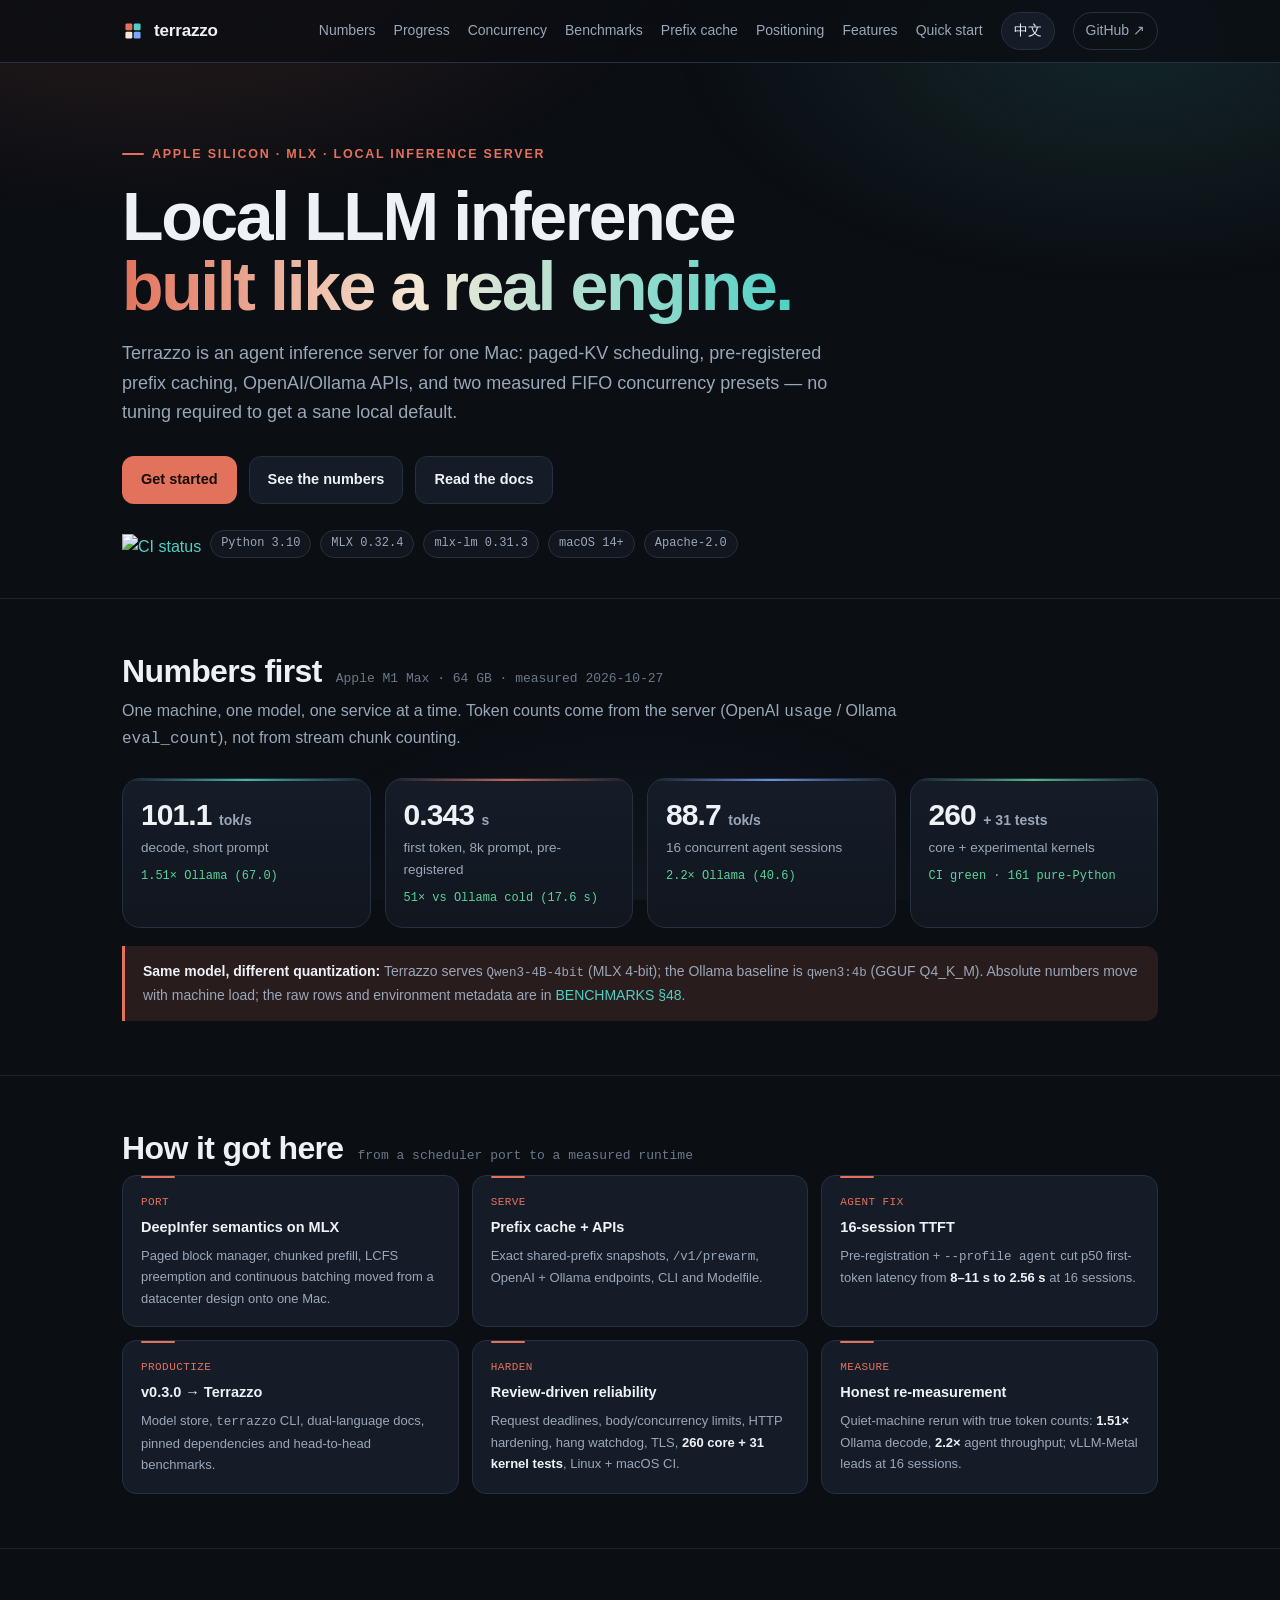
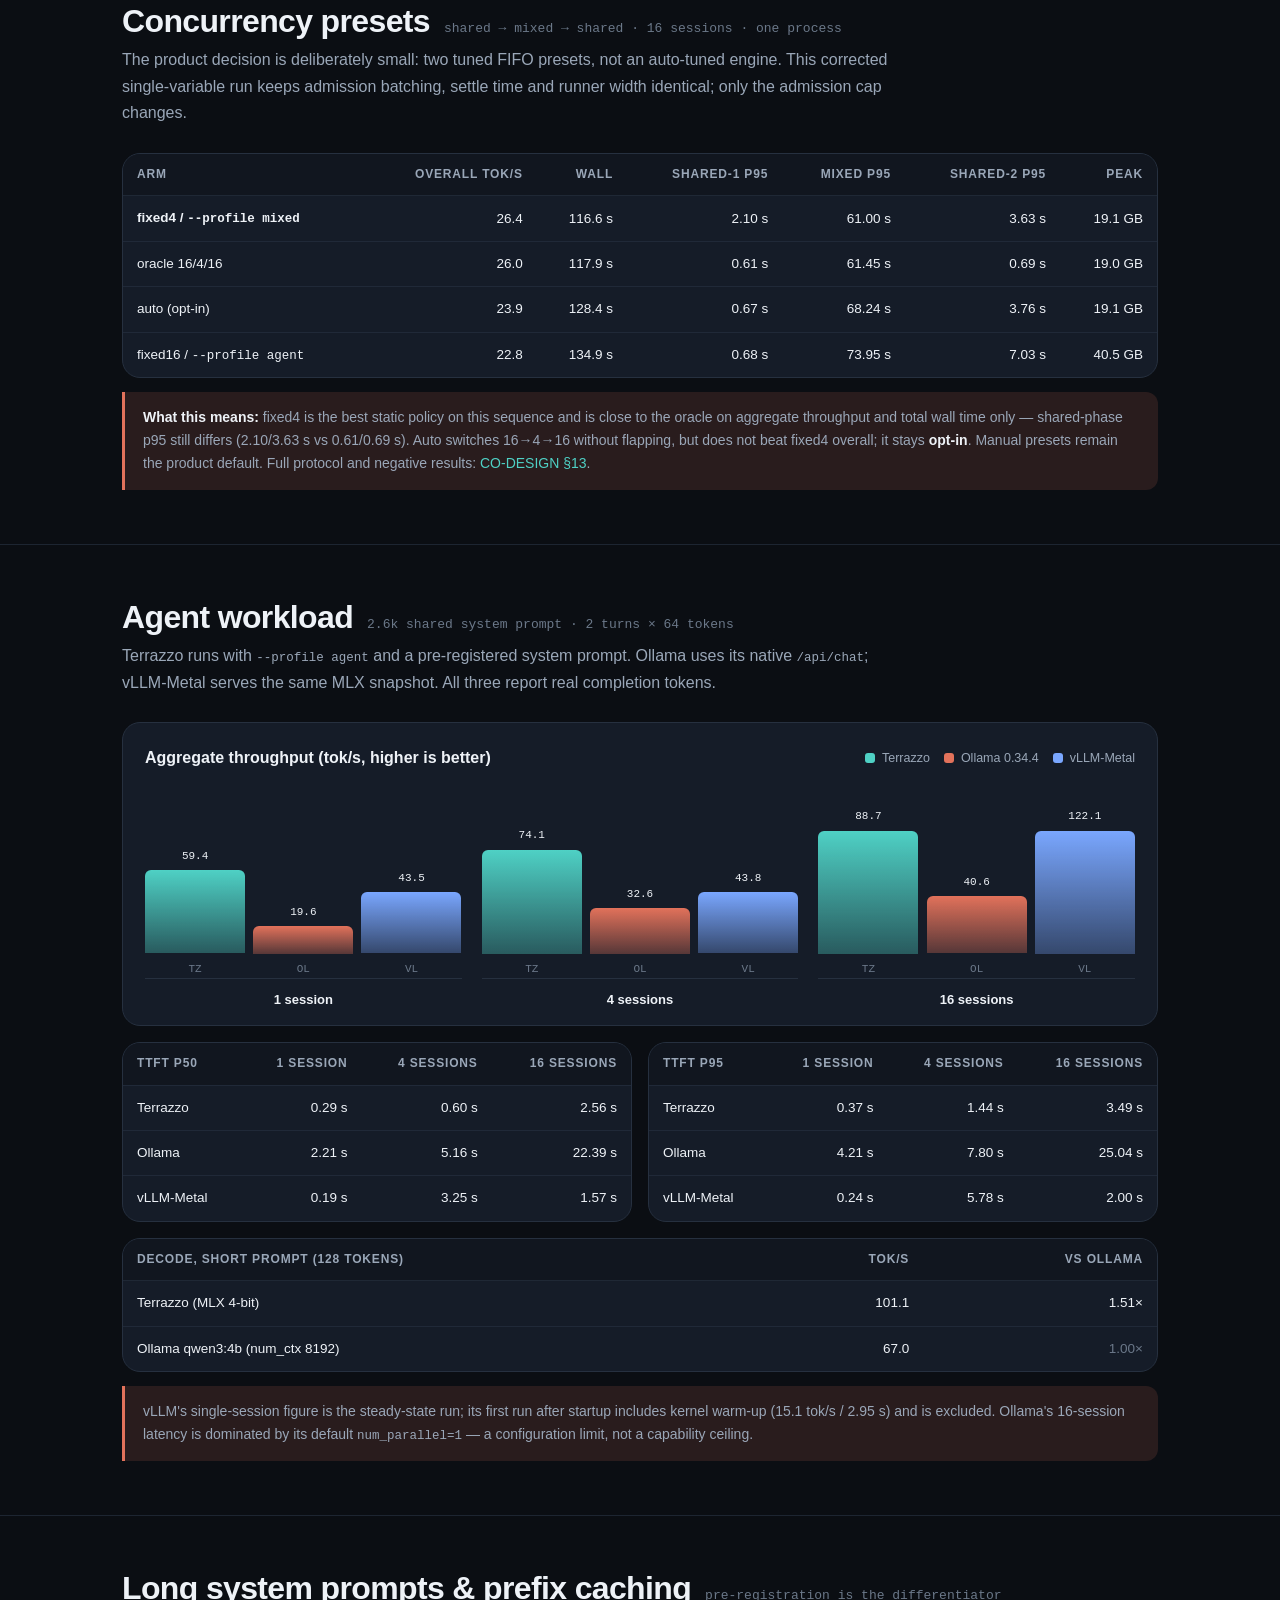
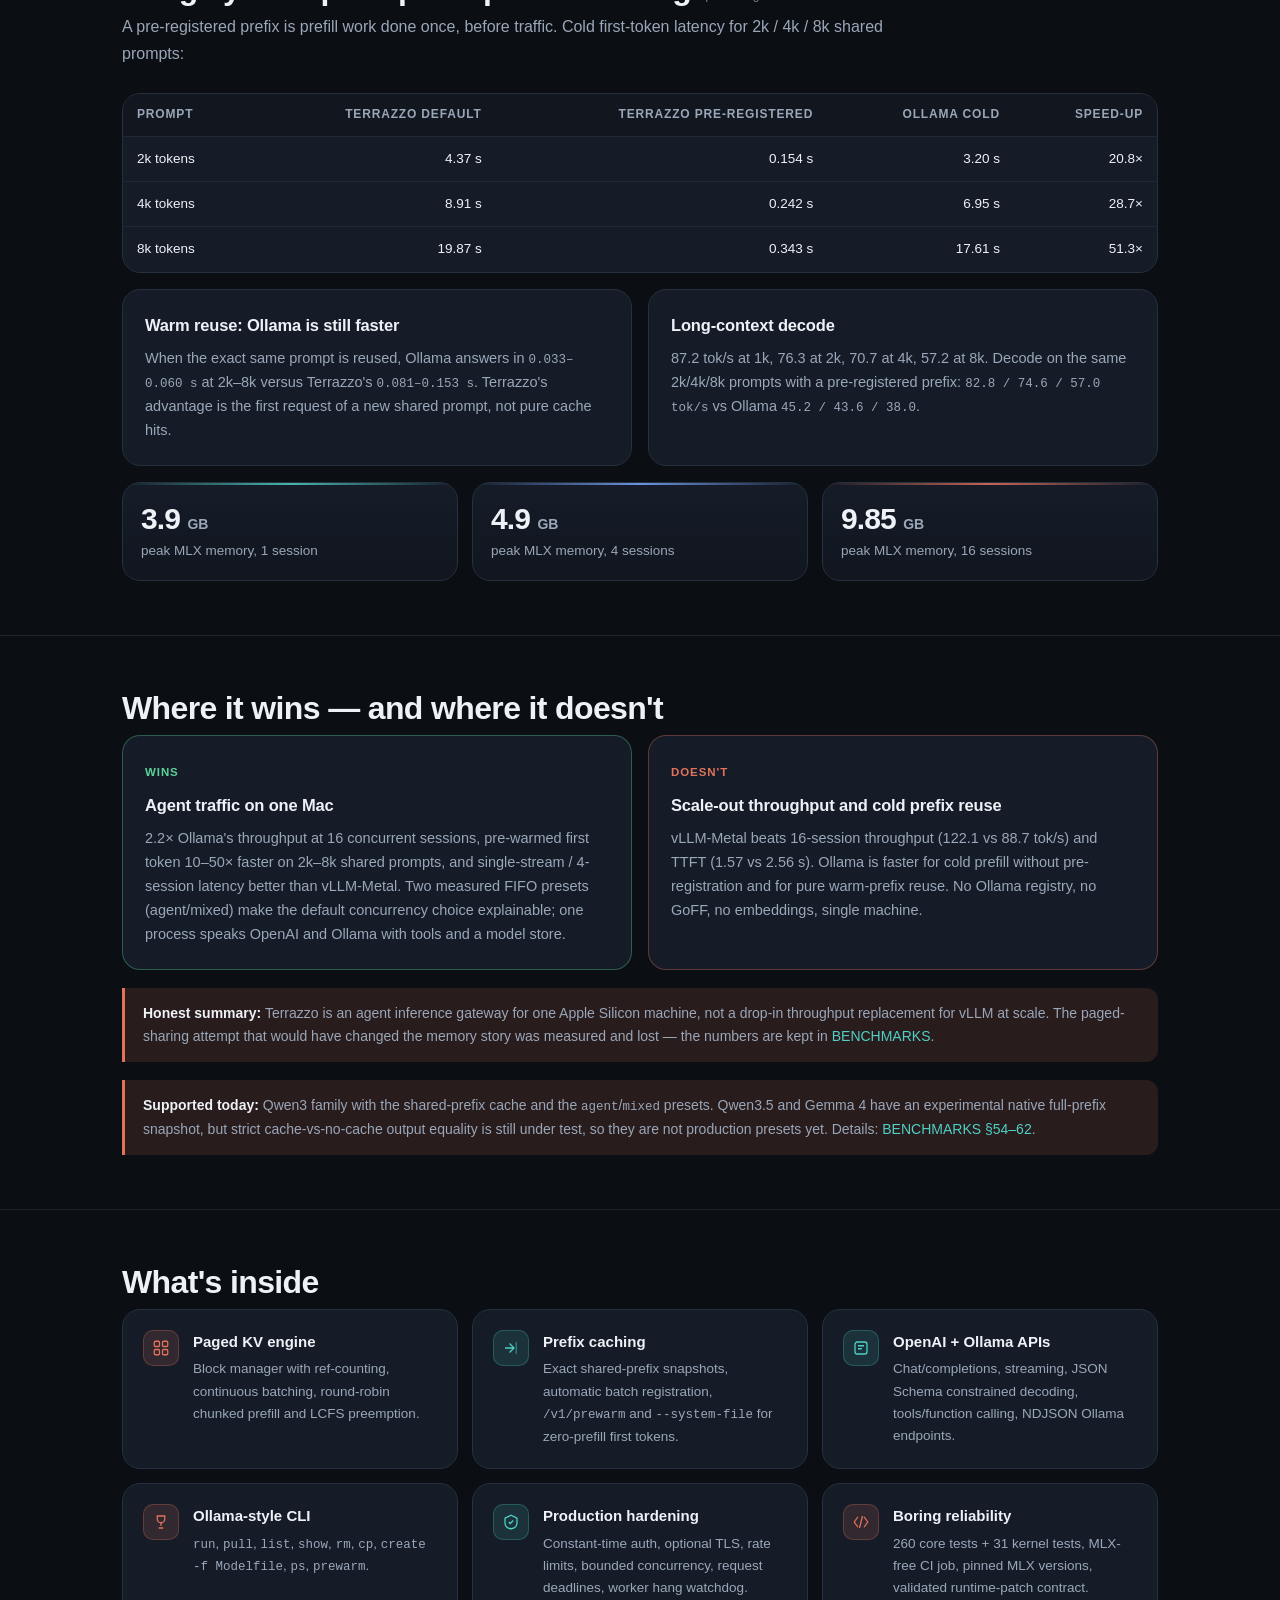
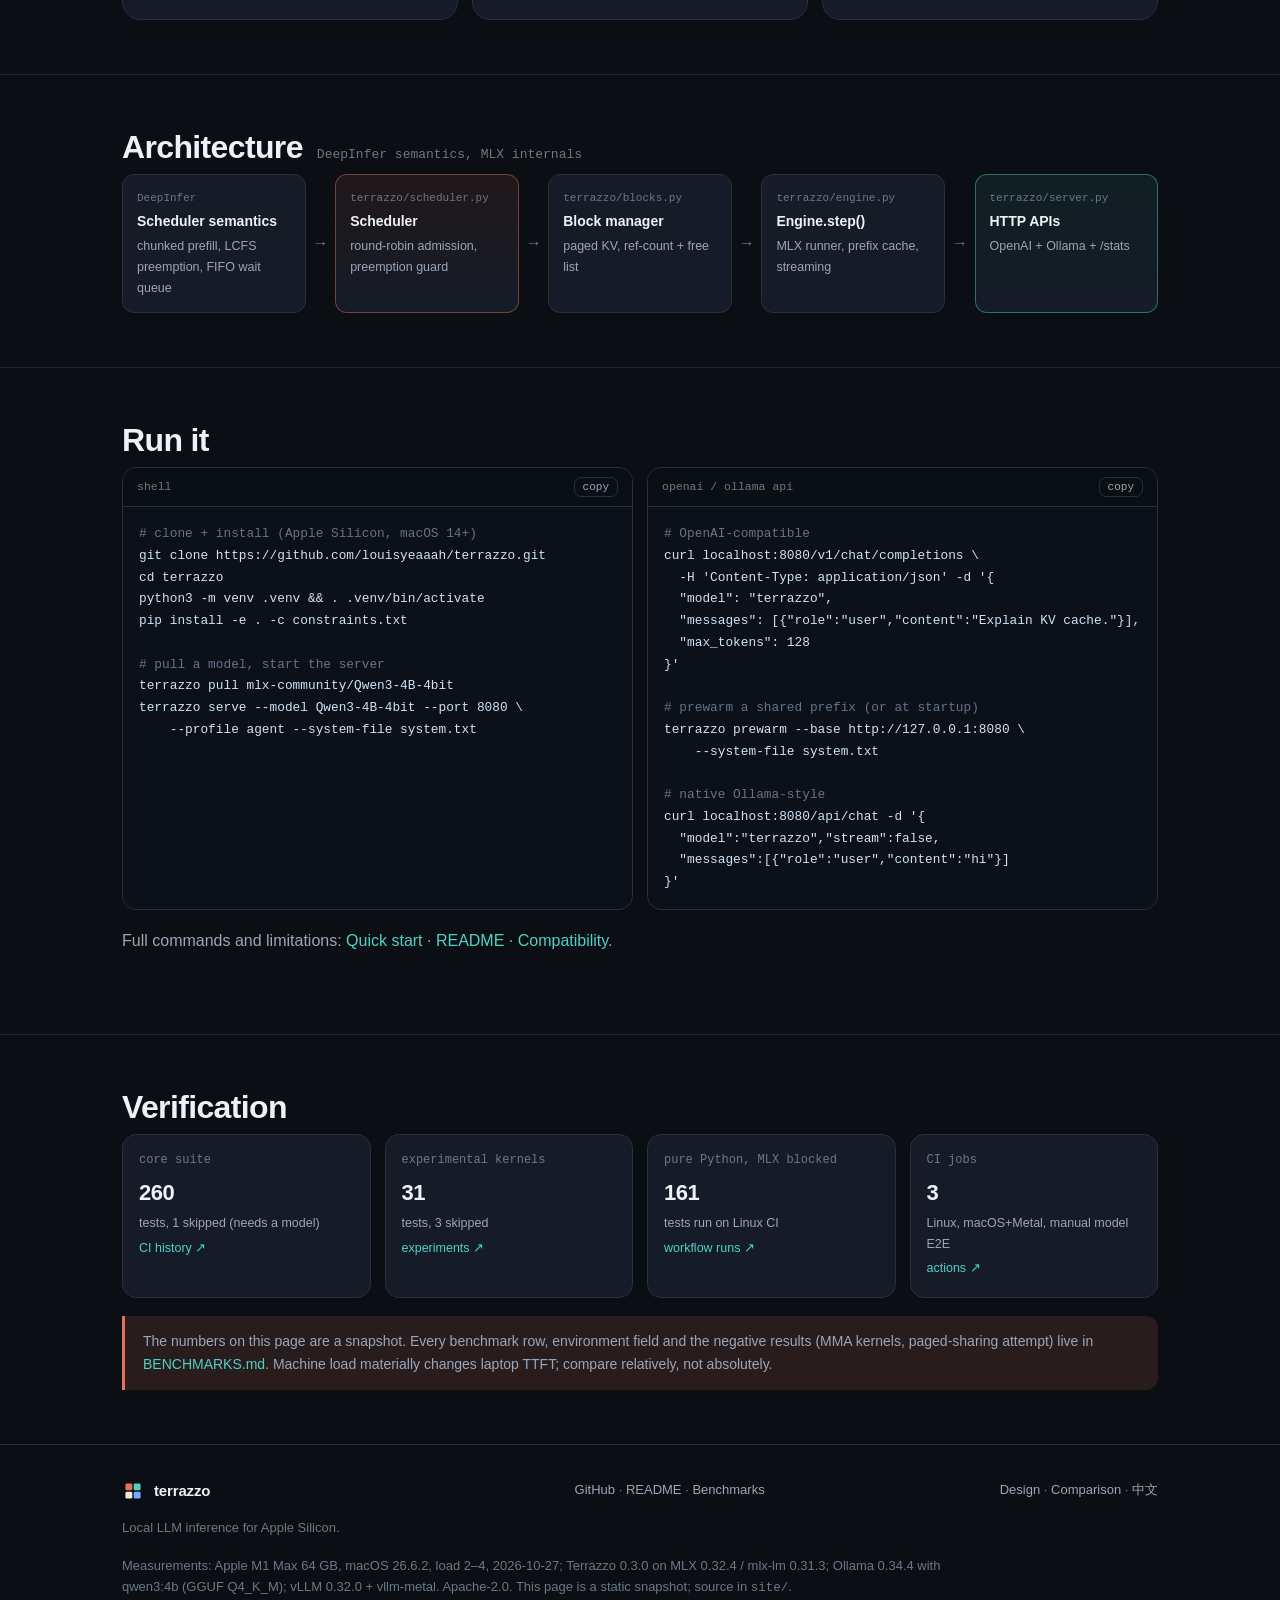
==== site/index.html @ f0ef2c09 "cache boundaries: prefill only block-aligned tokens, true full-hit rollback - register_prefix now tr" ====
<!doctype html>
<html lang="en">
<head>
<meta charset="utf-8">
<meta name="viewport" content="width=device-width, initial-scale=1">
<title>Terrazzo — local LLM inference for Apple Silicon</title>
<meta name="description" content="Terrazzo is a local LLM inference server for Apple Silicon: paged-KV scheduling, prefix caching, OpenAI/Ollama APIs, and measured FIFO concurrency presets for agent and mixed traffic.">
<meta property="og:title" content="Terrazzo — local LLM inference for Apple Silicon">
<meta property="og:description" content="Paged-KV scheduling on MLX, prefix pre-registration, measured agent/mixed concurrency presets. Honest numbers and caveats.">
<meta property="og:type" content="website">
<meta property="og:url" content="https://louisyeaaah.github.io/terrazzo/">
<link rel="icon" href="favicon.svg" type="image/svg+xml">
<link rel="stylesheet" href="styles.css">
</head>
<body>

<header class="site-header">
  <div class="wrap">
    <a class="brand" href="index.html" aria-label="Terrazzo home">
      <svg viewBox="0 0 64 64" aria-hidden="true"><rect x="10" y="10" width="20" height="20" rx="4" fill="#e2725b"/><rect x="34" y="10" width="20" height="20" rx="4" fill="#4fd1c5"/><rect x="10" y="34" width="20" height="20" rx="4" fill="#f4e9d8"/><rect x="34" y="34" width="20" height="20" rx="4" fill="#7aa7ff"/></svg>
      terrazzo
    </a>
    <nav class="site-nav" aria-label="Main">
      <a href="#numbers">Numbers</a>
      <a href="#progress">Progress</a>
      <a href="#concurrency">Concurrency</a>
      <a href="#bench">Benchmarks</a>
      <a href="#long">Prefix cache</a>
      <a href="#positioning">Positioning</a>
      <a href="#features">Features</a>
      <a href="#start">Quick start</a>
      <a class="pill" href="zh.html" lang="zh-Hans" hreflang="zh-Hans">中文</a>
      <a class="pill ghost" href="https://github.com/louisyeaaah/terrazzo">GitHub ↗</a>
    </nav>
  </div>
</header>

<main>
  <section class="hero" aria-labelledby="hero-title">
    <div class="wrap">
      <p class="eyebrow">Apple Silicon · MLX · local inference server</p>
      <h1 id="hero-title">Local LLM inference<br><span class="grad">built like a real engine.</span></h1>
      <p class="lede">
        Terrazzo is an agent inference server for one Mac: paged-KV scheduling,
        pre-registered prefix caching, OpenAI/Ollama APIs, and two measured FIFO
        concurrency presets — no tuning required to get a sane local default.
      </p>
      <div class="hero-actions">
        <a class="btn primary" href="#start">Get started</a>
        <a class="btn secondary" href="#bench">See the numbers</a>
        <a class="btn secondary" href="https://github.com/louisyeaaah/terrazzo/blob/main/README.md">Read the docs</a>
      </div>
      <div class="badges">
        <a href="https://github.com/louisyeaaah/terrazzo/actions/workflows/ci.yml"><img src="https://github.com/louisyeaaah/terrazzo/actions/workflows/ci.yml/badge.svg" alt="CI status"></a>
        <span class="tag">Python 3.10</span>
        <span class="tag">MLX 0.32.4</span>
        <span class="tag">mlx-lm 0.31.3</span>
        <span class="tag">macOS 14+</span>
        <span class="tag">Apache-2.0</span>
      </div>
    </div>
  </section>

  <section id="numbers" aria-labelledby="numbers-title">
    <div class="wrap">
      <div class="section-head">
        <h2 id="numbers-title">Numbers first</h2>
        <span class="note">Apple M1 Max · 64 GB · measured 2026-10-27</span>
      </div>
      <p class="section-sub">
        One machine, one model, one service at a time. Token counts come from the server
        (OpenAI <code>usage</code> / Ollama <code>eval_count</code>), not from stream chunk counting.
      </p>
      <div class="stats">
        <div class="stat" style="--accent: var(--teal)">
          <div class="k">101.1 <small>tok/s</small></div>
          <div class="l">decode, short prompt</div>
          <div class="x">1.51× Ollama (67.0)</div>
        </div>
        <div class="stat" style="--accent: var(--terra)">
          <div class="k">0.343 <small>s</small></div>
          <div class="l">first token, 8k prompt, pre-registered</div>
          <div class="x">51× vs Ollama cold (17.6 s)</div>
        </div>
        <div class="stat" style="--accent: var(--blue)">
          <div class="k">88.7 <small>tok/s</small></div>
          <div class="l">16 concurrent agent sessions</div>
          <div class="x">2.2× Ollama (40.6)</div>
        </div>
        <div class="stat" style="--accent: var(--green)">
          <div class="k">260 <small>+ 31 tests</small></div>
          <div class="l">core + experimental kernels</div>
          <div class="x">CI green · 161 pure-Python</div>
        </div>
      </div>
      <div class="callout">
        <b>Same model, different quantization:</b> Terrazzo serves
        <span class="mono">Qwen3-4B-4bit</span> (MLX 4-bit); the Ollama baseline is
        <span class="mono">qwen3:4b</span> (GGUF Q4_K_M). Absolute numbers move with machine load;
        the raw rows and environment metadata are in
        <a href="https://github.com/louisyeaaah/terrazzo/blob/main/BENCHMARKS.md">BENCHMARKS §48</a>.
      </div>
    </div>
  </section>

  <section id="progress" aria-labelledby="progress-title">
    <div class="wrap">
      <div class="section-head">
        <h2 id="progress-title">How it got here</h2>
        <span class="note">from a scheduler port to a measured runtime</span>
      </div>
      <div class="timeline">
        <div class="t-item"><div class="d">PORT</div><h4>DeepInfer semantics on MLX</h4><p>Paged block manager, chunked prefill, LCFS preemption and continuous batching moved from a datacenter design onto one Mac.</p></div>
        <div class="t-item"><div class="d">SERVE</div><h4>Prefix cache + APIs</h4><p>Exact shared-prefix snapshots, <span class="mono">/v1/prewarm</span>, OpenAI + Ollama endpoints, CLI and Modelfile.</p></div>
        <div class="t-item"><div class="d">AGENT FIX</div><h4>16-session TTFT</h4><p>Pre-registration + <span class="mono">--profile agent</span> cut p50 first-token latency from <b>8–11 s to 2.56 s</b> at 16 sessions.</p></div>
        <div class="t-item"><div class="d">PRODUCTIZE</div><h4>v0.3.0 → Terrazzo</h4><p>Model store, <span class="mono">terrazzo</span> CLI, dual-language docs, pinned dependencies and head-to-head benchmarks.</p></div>
        <div class="t-item"><div class="d">HARDEN</div><h4>Review-driven reliability</h4><p>Request deadlines, body/concurrency limits, HTTP hardening, hang watchdog, TLS, <b>260 core + 31 kernel tests</b>, Linux + macOS CI.</p></div>
        <div class="t-item"><div class="d">MEASURE</div><h4>Honest re-measurement</h4><p>Quiet-machine rerun with true token counts: <b>1.51×</b> Ollama decode, <b>2.2×</b> agent throughput; vLLM-Metal leads at 16 sessions.</p></div>
      </div>
    </div>
  </section>

  <section id="concurrency" aria-labelledby="conc-title">
    <div class="wrap">
      <div class="section-head">
        <h2 id="conc-title">Concurrency presets</h2>
        <span class="note">shared → mixed → shared · 16 sessions · one process</span>
      </div>
      <p class="section-sub">
        The product decision is deliberately small: two tuned FIFO presets, not an
        auto-tuned engine. This corrected single-variable run keeps admission batching,
        settle time and runner width identical; only the admission cap changes.
      </p>
      <div class="table-wrap">
        <table aria-label="Concurrency presets shared mixed shared">
          <thead><tr><th>Arm</th><th>Overall tok/s</th><th>Wall</th><th>Shared-1 p95</th><th>Mixed p95</th><th>Shared-2 p95</th><th>Peak</th></tr></thead>
          <tbody>
            <tr><td><b>fixed4 / <span class="mono">--profile mixed</span></b></td><td class="best">26.4</td><td class="best">116.6 s</td><td>2.10 s</td><td>61.00 s</td><td>3.63 s</td><td>19.1 GB</td></tr>
            <tr><td>oracle 16/4/16</td><td>26.0</td><td>117.9 s</td><td class="best">0.61 s</td><td>61.45 s</td><td class="best">0.69 s</td><td>19.0 GB</td></tr>
            <tr><td>auto (opt-in)</td><td>23.9</td><td>128.4 s</td><td>0.67 s</td><td>68.24 s</td><td>3.76 s</td><td>19.1 GB</td></tr>
            <tr><td>fixed16 / <span class="mono">--profile agent</span></td><td>22.8</td><td>134.9 s</td><td>0.68 s</td><td>73.95 s</td><td>7.03 s</td><td>40.5 GB</td></tr>
          </tbody>
        </table>
      </div>
      <div class="callout" style="margin-top:14px">
        <b>What this means:</b> fixed4 is the best static policy on this sequence and is
        close to the oracle on aggregate throughput and total wall time only — shared-phase
        p95 still differs (2.10/3.63 s vs 0.61/0.69 s). Auto switches 16→4→16 without
        flapping, but does not beat fixed4 overall; it stays <b>opt-in</b>. Manual presets
        remain the product default. Full protocol and negative results:
        <a href="https://github.com/louisyeaaah/terrazzo/blob/main/docs/CO-DESIGN.md">CO-DESIGN §13</a>.
      </div>
    </div>
  </section>

  <section id="bench" aria-labelledby="bench-title">
    <div class="wrap">
      <div class="section-head">
        <h2 id="bench-title">Agent workload</h2>
        <span class="note">2.6k shared system prompt · 2 turns × 64 tokens</span>
      </div>
      <p class="section-sub">
        Terrazzo runs with <span class="mono">--profile agent</span> and a pre-registered system prompt.
        Ollama uses its native <span class="mono">/api/chat</span>; vLLM-Metal serves the same MLX snapshot.
        All three report real completion tokens.
      </p>

      <div class="chart" role="img" aria-label="Aggregate throughput grouped by concurrent sessions: at 1 and 4 sessions Terrazzo leads, at 16 sessions vLLM leads.">
        <div class="chart-head">
          <h3>Aggregate throughput (tok/s, higher is better)</h3>
          <div class="legend">
            <span><i class="dot t"></i>Terrazzo</span>
            <span><i class="dot o"></i>Ollama 0.34.4</span>
            <span><i class="dot v"></i>vLLM-Metal</span>
          </div>
        </div>
        <div class="groups">
          <div class="group">
            <div class="bars">
              <div class="bar-wrap"><span class="bar-val">59.4</span><div class="bar t" style="height:48.6%"></div><span class="bar-name">TZ</span></div>
              <div class="bar-wrap"><span class="bar-val">19.6</span><div class="bar o" style="height:16.1%"></div><span class="bar-name">OL</span></div>
              <div class="bar-wrap"><span class="bar-val">43.5</span><div class="bar v" style="height:35.6%"></div><span class="bar-name">VL</span></div>
            </div>
            <div class="group-label"><b>1 session</b></div>
          </div>
          <div class="group">
            <div class="bars">
              <div class="bar-wrap"><span class="bar-val">74.1</span><div class="bar t" style="height:60.7%"></div><span class="bar-name">TZ</span></div>
              <div class="bar-wrap"><span class="bar-val">32.6</span><div class="bar o" style="height:26.7%"></div><span class="bar-name">OL</span></div>
              <div class="bar-wrap"><span class="bar-val">43.8</span><div class="bar v" style="height:35.9%"></div><span class="bar-name">VL</span></div>
            </div>
            <div class="group-label"><b>4 sessions</b></div>
          </div>
          <div class="group">
            <div class="bars">
              <div class="bar-wrap"><span class="bar-val">88.7</span><div class="bar t" style="height:72.6%"></div><span class="bar-name">TZ</span></div>
              <div class="bar-wrap"><span class="bar-val">40.6</span><div class="bar o" style="height:33.3%"></div><span class="bar-name">OL</span></div>
              <div class="bar-wrap"><span class="bar-val">122.1</span><div class="bar v" style="height:100%"></div><span class="bar-name">VL</span></div>
            </div>
            <div class="group-label"><b>16 sessions</b></div>
          </div>
        </div>
      </div>

      <div class="grid-2" style="margin-top:16px">
        <div class="table-wrap compact">
          <table aria-label="First-token latency by backend and concurrency">
            <thead><tr><th>TTFT p50</th><th>1 session</th><th>4 sessions</th><th>16 sessions</th></tr></thead>
            <tbody>
              <tr><td>Terrazzo</td><td class="best">0.29 s</td><td class="best">0.60 s</td><td>2.56 s</td></tr>
              <tr><td>Ollama</td><td>2.21 s</td><td>5.16 s</td><td>22.39 s</td></tr>
              <tr><td>vLLM-Metal</td><td class="best">0.19 s</td><td>3.25 s</td><td class="best">1.57 s</td></tr>
            </tbody>
          </table>
        </div>
        <div class="table-wrap compact">
          <table aria-label="TTFT p95 by backend and concurrency">
            <thead><tr><th>TTFT p95</th><th>1 session</th><th>4 sessions</th><th>16 sessions</th></tr></thead>
            <tbody>
              <tr><td>Terrazzo</td><td class="best">0.37 s</td><td class="best">1.44 s</td><td>3.49 s</td></tr>
              <tr><td>Ollama</td><td>4.21 s</td><td>7.80 s</td><td>25.04 s</td></tr>
              <tr><td>vLLM-Metal</td><td class="best">0.24 s</td><td>5.78 s</td><td class="best">2.00 s</td></tr>
            </tbody>
          </table>
        </div>
      </div>

      <div class="table-wrap" style="margin-top:16px">
        <table aria-label="Decode throughput short prompt">
          <thead><tr><th>Decode, short prompt (128 tokens)</th><th>tok/s</th><th>vs Ollama</th></tr></thead>
          <tbody>
            <tr><td>Terrazzo (MLX 4-bit)</td><td class="best">101.1</td><td class="best">1.51×</td></tr>
            <tr><td>Ollama qwen3:4b (num_ctx 8192)</td><td>67.0</td><td class="muted">1.00×</td></tr>
          </tbody>
        </table>
      </div>
      <p class="callout" style="margin-top:14px">
        vLLM's single-session figure is the steady-state run; its first run after startup includes
        kernel warm-up (15.1 tok/s / 2.95 s) and is excluded. Ollama's 16-session latency is dominated
        by its default <span class="mono">num_parallel=1</span> — a configuration limit, not a capability ceiling.
      </p>
    </div>
  </section>

  <section id="long" aria-labelledby="long-title">
    <div class="wrap">
      <div class="section-head">
        <h2 id="long-title">Long system prompts &amp; prefix caching</h2>
        <span class="note">pre-registration is the differentiator</span>
      </div>
      <p class="section-sub">
        A pre-registered prefix is prefill work done once, before traffic. Cold first-token latency
        for 2k / 4k / 8k shared prompts:
      </p>
      <div class="table-wrap">
        <table aria-label="Cold time to first token for shared system prompts">
          <thead><tr><th>Prompt</th><th>Terrazzo default</th><th>Terrazzo pre-registered</th><th>Ollama cold</th><th>Speed-up</th></tr></thead>
          <tbody>
            <tr><td>2k tokens</td><td>4.37 s</td><td class="best">0.154 s</td><td>3.20 s</td><td class="best">20.8×</td></tr>
            <tr><td>4k tokens</td><td>8.91 s</td><td class="best">0.242 s</td><td>6.95 s</td><td class="best">28.7×</td></tr>
            <tr><td>8k tokens</td><td>19.87 s</td><td class="best">0.343 s</td><td>17.61 s</td><td class="best">51.3×</td></tr>
          </tbody>
        </table>
      </div>
      <div class="grid-2" style="margin-top:16px">
        <div class="card">
          <h3>Warm reuse: Ollama is still faster</h3>
          <p>
            When the exact same prompt is reused, Ollama answers in <span class="mono">0.033–0.060 s</span>
            at 2k–8k versus Terrazzo's <span class="mono">0.081–0.153 s</span>. Terrazzo's advantage is the
            first request of a new shared prompt, not pure cache hits.
          </p>
        </div>
        <div class="card">
          <h3>Long-context decode</h3>
          <p>
            87.2 tok/s at 1k, 76.3 at 2k, 70.7 at 4k, 57.2 at 8k.
            Decode on the same 2k/4k/8k prompts with a pre-registered prefix:
            <span class="mono">82.8 / 74.6 / 57.0 tok/s</span> vs Ollama
            <span class="mono">45.2 / 43.6 / 38.0</span>.
          </p>
        </div>
      </div>
      <div class="grid-3" style="margin-top:16px">
        <div class="stat" style="--accent: var(--teal)"><div class="k">3.9 <small>GB</small></div><div class="l">peak MLX memory, 1 session</div></div>
        <div class="stat" style="--accent: var(--blue)"><div class="k">4.9 <small>GB</small></div><div class="l">peak MLX memory, 4 sessions</div></div>
        <div class="stat" style="--accent: var(--terra)"><div class="k">9.85 <small>GB</small></div><div class="l">peak MLX memory, 16 sessions</div></div>
      </div>
    </div>
  </section>

  <section id="positioning" aria-labelledby="pos-title">
    <div class="wrap">
      <div class="section-head">
        <h2 id="pos-title">Where it wins — and where it doesn't</h2>
      </div>
      <div class="grid-2">
        <div class="card win">
          <span class="tag">Wins</span>
          <h3>Agent traffic on one Mac</h3>
          <p>
            2.2× Ollama's throughput at 16 concurrent sessions, pre-warmed first token 10–50× faster
            on 2k–8k shared prompts, and single-stream / 4-session latency better than vLLM-Metal.
            Two measured FIFO presets (agent/mixed) make the default concurrency choice
            explainable; one process speaks OpenAI and Ollama with tools and a model store.
          </p>
        </div>
        <div class="card lose">
          <span class="tag">Doesn't</span>
          <h3>Scale-out throughput and cold prefix reuse</h3>
          <p>
            vLLM-Metal beats 16-session throughput (122.1 vs 88.7 tok/s) and TTFT (1.57 vs 2.56 s).
            Ollama is faster for cold prefill without pre-registration and for pure warm-prefix reuse.
            No Ollama registry, no GoFF, no embeddings, single machine.
          </p>
        </div>
      </div>
      <p class="callout">
        <b>Honest summary:</b> Terrazzo is an agent inference gateway for one Apple Silicon machine,
        not a drop-in throughput replacement for vLLM at scale. The paged-sharing attempt that would
        have changed the memory story was measured and lost — the numbers are kept in
        <a href="https://github.com/louisyeaaah/terrazzo/blob/main/BENCHMARKS.md">BENCHMARKS</a>.
      </p>
      <p class="callout">
        <b>Supported today:</b> Qwen3 family with the shared-prefix cache and the
        <span class="mono">agent</span>/<span class="mono">mixed</span> presets. Qwen3.5 and
        Gemma 4 have an experimental native full-prefix snapshot, but strict cache-vs-no-cache
        output equality is still under test, so they are not production presets yet.
        Details: <a href="https://github.com/louisyeaaah/terrazzo/blob/main/BENCHMARKS.md">BENCHMARKS §54–62</a>.
      </p>
    </div>
  </section>

  <section id="features" aria-labelledby="features-title">
    <div class="wrap">
      <div class="section-head">
        <h2 id="features-title">What's inside</h2>
      </div>
      <div class="features">
        <div class="feature">
          <span class="ico terra" aria-hidden="true"><svg viewBox="0 0 24 24"><rect x="3" y="3" width="7" height="7" rx="1.5"/><rect x="14" y="3" width="7" height="7" rx="1.5"/><rect x="3" y="14" width="7" height="7" rx="1.5"/><rect x="14" y="14" width="7" height="7" rx="1.5"/></svg></span>
          <div><h4>Paged KV engine</h4><p>Block manager with ref-counting, continuous batching, round-robin chunked prefill and LCFS preemption.</p></div>
        </div>
        <div class="feature">
          <span class="ico" aria-hidden="true"><svg viewBox="0 0 24 24"><path d="M4 12h11M10 6l6 6-6 6"/><path d="M19 4v16" opacity=".5"/></svg></span>
          <div><h4>Prefix caching</h4><p>Exact shared-prefix snapshots, automatic batch registration, <span class="mono">/v1/prewarm</span> and <span class="mono">--system-file</span> for zero-prefill first tokens.</p></div>
        </div>
        <div class="feature">
          <span class="ico" aria-hidden="true"><svg viewBox="0 0 24 24"><path d="M4 17V7a3 3 0 0 1 3-3h10a3 3 0 0 1 3 3v10a3 3 0 0 1-3 3H7a3 3 0 0 1-3-3Z"/><path d="M8 9h8M8 13h5"/></svg></span>
          <div><h4>OpenAI + Ollama APIs</h4><p>Chat/completions, streaming, JSON Schema constrained decoding, tools/function calling, NDJSON Ollama endpoints.</p></div>
        </div>
        <div class="feature">
          <span class="ico terra" aria-hidden="true"><svg viewBox="0 0 24 24"><path d="M7 4h10v4a5 5 0 0 1-10 0V4Z"/><path d="M12 13v4M9 20h6"/></svg></span>
          <div><h4>Ollama-style CLI</h4><p><span class="mono">run</span>, <span class="mono">pull</span>, <span class="mono">list</span>, <span class="mono">show</span>, <span class="mono">rm</span>, <span class="mono">cp</span>, <span class="mono">create -f Modelfile</span>, <span class="mono">ps</span>, <span class="mono">prewarm</span>.</p></div>
        </div>
        <div class="feature">
          <span class="ico" aria-hidden="true"><svg viewBox="0 0 24 24"><path d="M12 3 4 7v6c0 4.5 3.5 7.5 8 8 4.5-.5 8-3.5 8-8V7l-8-4Z"/><path d="m9 12 2 2 4-4"/></svg></span>
          <div><h4>Production hardening</h4><p>Constant-time auth, optional TLS, rate limits, bounded concurrency, request deadlines, worker hang watchdog.</p></div>
        </div>
        <div class="feature">
          <span class="ico terra" aria-hidden="true"><svg viewBox="0 0 24 24"><path d="M8 5 3 12l5 7M16 5l5 7-5 7M14 4l-4 16"/></svg></span>
          <div><h4>Boring reliability</h4><p>260 core tests + 31 kernel tests, MLX-free CI job, pinned MLX versions, validated runtime-patch contract.</p></div>
        </div>
      </div>
    </div>
  </section>

  <section id="arch" aria-labelledby="arch-title">
    <div class="wrap">
      <div class="section-head">
        <h2 id="arch-title">Architecture</h2>
        <span class="note">DeepInfer semantics, MLX internals</span>
      </div>
      <div class="arch">
        <div class="node"><div class="n">DeepInfer</div><div class="t">Scheduler semantics</div><div class="d">chunked prefill, LCFS preemption, FIFO wait queue</div></div>
        <div class="arrow">→</div>
        <div class="node hl"><div class="n">terrazzo/scheduler.py</div><div class="t">Scheduler</div><div class="d">round-robin admission, preemption guard</div></div>
        <div class="arrow">→</div>
        <div class="node"><div class="n">terrazzo/blocks.py</div><div class="t">Block manager</div><div class="d">paged KV, ref-count + free list</div></div>
        <div class="arrow">→</div>
        <div class="node"><div class="n">terrazzo/engine.py</div><div class="t">Engine.step()</div><div class="d">MLX runner, prefix cache, streaming</div></div>
        <div class="arrow">→</div>
        <div class="node hl2"><div class="n">terrazzo/server.py</div><div class="t">HTTP APIs</div><div class="d">OpenAI + Ollama + /stats</div></div>
      </div>
    </div>
  </section>

  <section id="start" aria-labelledby="start-title">
    <div class="wrap">
      <div class="section-head">
        <h2 id="start-title">Run it</h2>
      </div>
      <div class="code-grid">
        <div class="code-card">
          <div class="code-head"><span>shell</span><button class="copy" type="button">copy</button></div>
<pre><code><span class="c"># clone + install (Apple Silicon, macOS 14+)</span>
git clone https://github.com/louisyeaaah/terrazzo.git
cd terrazzo
python3 -m venv .venv &amp;&amp; . .venv/bin/activate
pip install -e . -c constraints.txt

<span class="c"># pull a model, start the server</span>
terrazzo pull mlx-community/Qwen3-4B-4bit
terrazzo serve --model Qwen3-4B-4bit --port 8080 \
    --profile agent --system-file system.txt</code></pre>
        </div>
        <div class="code-card">
          <div class="code-head"><span>openai / ollama api</span><button class="copy" type="button">copy</button></div>
<pre><code><span class="c"># OpenAI-compatible</span>
curl localhost:8080/v1/chat/completions \
  -H 'Content-Type: application/json' -d '{
  "model": "terrazzo",
  "messages": [{"role":"user","content":"Explain KV cache."}],
  "max_tokens": 128
}'

<span class="c"># prewarm a shared prefix (or at startup)</span>
terrazzo prewarm --base http://127.0.0.1:8080 \
    --system-file system.txt

<span class="c"># native Ollama-style</span>
curl localhost:8080/api/chat -d '{
  "model":"terrazzo","stream":false,
  "messages":[{"role":"user","content":"hi"}]
}'</code></pre>
        </div>
      </div>
      <p class="section-sub" style="margin-top:18px">
        Full commands and limitations: <a href="https://github.com/louisyeaaah/terrazzo/blob/main/docs/QUICKSTART.en.md">Quick start</a> ·
        <a href="https://github.com/louisyeaaah/terrazzo/blob/main/README.md">README</a> ·
        <a href="https://github.com/louisyeaaah/terrazzo/blob/main/docs/COMPATIBILITY.md">Compatibility</a>.
      </p>
    </div>
  </section>

  <section id="validation" aria-labelledby="val-title">
    <div class="wrap">
      <div class="section-head">
        <h2 id="val-title">Verification</h2>
      </div>
      <div class="validation">
        <div class="vcard"><div class="n">core suite</div><div class="v">260</div><div class="s">tests, 1 skipped (needs a model)</div><a href="https://github.com/louisyeaaah/terrazzo/actions/workflows/ci.yml">CI history ↗</a></div>
        <div class="vcard"><div class="n">experimental kernels</div><div class="v">31</div><div class="s">tests, 3 skipped</div><a href="https://github.com/louisyeaaah/terrazzo/tree/main/experiments">experiments ↗</a></div>
        <div class="vcard"><div class="n">pure Python, MLX blocked</div><div class="v">161</div><div class="s">tests run on Linux CI</div><a href="https://github.com/louisyeaaah/terrazzo/actions/workflows/ci.yml">workflow runs ↗</a></div>
        <div class="vcard"><div class="n">CI jobs</div><div class="v">3</div><div class="s">Linux, macOS+Metal, manual model E2E</div><a href="https://github.com/louisyeaaah/terrazzo/actions">actions ↗</a></div>
      </div>
      <p class="callout">
        The numbers on this page are a snapshot. Every benchmark row, environment field and
        the negative results (MMA kernels, paged-sharing attempt) live in
        <a href="https://github.com/louisyeaaah/terrazzo/blob/main/BENCHMARKS.md">BENCHMARKS.md</a>.
        Machine load materially changes laptop TTFT; compare relatively, not absolutely.
      </p>
    </div>
  </section>
</main>

<footer>
  <div class="wrap">
    <div class="cols">
      <div>
        <a class="brand" href="index.html" style="font-size:15px">
          <svg viewBox="0 0 64 64" aria-hidden="true"><rect x="10" y="10" width="20" height="20" rx="4" fill="#e2725b"/><rect x="34" y="10" width="20" height="20" rx="4" fill="#4fd1c5"/><rect x="10" y="34" width="20" height="20" rx="4" fill="#f4e9d8"/><rect x="34" y="34" width="20" height="20" rx="4" fill="#7aa7ff"/></svg>
          terrazzo
        </a>
        <div style="margin-top:8px">Local LLM inference for Apple Silicon.</div>
      </div>
      <div>
        <a href="https://github.com/louisyeaaah/terrazzo">GitHub</a> ·
        <a href="https://github.com/louisyeaaah/terrazzo/blob/main/README.md">README</a> ·
        <a href="https://github.com/louisyeaaah/terrazzo/blob/main/BENCHMARKS.md">Benchmarks</a>
      </div>
      <div>
        <a href="https://github.com/louisyeaaah/terrazzo/blob/main/docs/DESIGN.md">Design</a> ·
        <a href="https://github.com/louisyeaaah/terrazzo/blob/main/docs/COMPARISON.en.md">Comparison</a> ·
        <a href="zh.html">中文</a>
      </div>
    </div>
    <p class="fine">
      Measurements: Apple M1 Max 64 GB, macOS 26.6.2, load 2–4, 2026-10-27; Terrazzo 0.3.0 on MLX
      0.32.4 / mlx-lm 0.31.3; Ollama 0.34.4 with qwen3:4b (GGUF Q4_K_M); vLLM 0.32.0 + vllm-metal.
      Apache-2.0. This page is a static snapshot; source in <span class="mono">site/</span>.
    </p>
  </div>
</footer>

<script src="app.js" defer></script>
</body>
</html>
---- site/styles.css ----
:root {
  --bg: #0b0e13;
  --bg-soft: #11161f;
  --card: #151c28;
  --card-2: #1a2230;
  --line: #26303f;
  --ink: #eef2f7;
  --muted: #9aa7b8;
  --faint: #6b7889;
  --terra: #e2725b;
  --terra-soft: rgba(226, 114, 91, 0.14);
  --teal: #4fd1c5;
  --teal-soft: rgba(79, 209, 197, 0.12);
  --sand: #f4e9d8;
  --blue: #7aa7ff;
  --green: #5ad39a;
  --mono: "SFMono-Regular", ui-monospace, "Cascadia Code", Menlo, Consolas, monospace;
  --sans: -apple-system, BlinkMacSystemFont, "Segoe UI", Roboto, "Helvetica Neue", Arial, "PingFang SC", "Hiragino Sans GB", "Microsoft YaHei", sans-serif;
  --radius: 18px;
  --max: 1080px;
}
* { box-sizing: border-box; }
html { scroll-behavior: smooth; }
body {
  margin: 0;
  background: var(--bg);
  color: var(--ink);
  font-family: var(--sans);
  font-size: 16px;
  line-height: 1.65;
  -webkit-font-smoothing: antialiased;
}
body::before {
  content: "";
  position: fixed;
  inset: 0;
  pointer-events: none;
  background:
    radial-gradient(900px 480px at 12% -8%, rgba(226, 114, 91, 0.16), transparent 60%),
    radial-gradient(760px 420px at 88% 4%, rgba(79, 209, 197, 0.12), transparent 60%),
    radial-gradient(700px 500px at 50% 110%, rgba(122, 167, 255, 0.08), transparent 60%);
  z-index: -1;
}
a { color: var(--teal); text-decoration: none; }
a:hover { text-decoration: underline; text-underline-offset: 3px; }
.wrap { max-width: var(--max); margin: 0 auto; padding: 0 22px; }

/* header */
.site-header {
  position: sticky; top: 0; z-index: 20;
  backdrop-filter: blur(14px);
  background: rgba(11, 14, 19, 0.78);
  border-bottom: 1px solid var(--line);
}
.site-header .wrap {
  display: flex; align-items: center; gap: 18px;
  min-height: 62px;
}
.brand {
  display: inline-flex; align-items: center; gap: 10px;
  color: var(--ink); font-weight: 700; letter-spacing: -0.01em;
  font-size: 17px;
}
.brand:hover { text-decoration: none; }
.brand svg { width: 22px; height: 22px; }
nav.site-nav { display: flex; align-items: center; gap: 18px; margin-left: auto; flex-wrap: wrap; }
nav.site-nav a { color: var(--muted); font-size: 14px; }
nav.site-nav a:hover { color: var(--ink); text-decoration: none; }
.pill {
  display: inline-flex; align-items: center; gap: 6px;
  border: 1px solid var(--line); border-radius: 999px;
  padding: 6px 12px; font-size: 13px; color: var(--ink) !important;
  background: var(--card);
}
.pill:hover { border-color: var(--teal); text-decoration: none; }
.pill.ghost { background: transparent; color: var(--muted) !important; }
.pill.ghost:hover { color: var(--ink) !important; }

/* hero */
.hero { padding: 74px 0 40px; }
.eyebrow {
  display: inline-flex; align-items: center; gap: 8px;
  color: var(--terra); font-size: 12.5px; font-weight: 700;
  letter-spacing: 0.14em; text-transform: uppercase;
  margin: 0 0 18px;
}
.eyebrow::before {
  content: ""; width: 22px; height: 2px; background: var(--terra); border-radius: 2px;
}
h1 {
  margin: 0 0 18px;
  font-size: clamp(40px, 6.4vw, 68px);
  line-height: 1.02; letter-spacing: -0.035em;
  font-weight: 800;
}
h1 .grad {
  background: linear-gradient(92deg, var(--terra), var(--sand) 45%, var(--teal));
  -webkit-background-clip: text; background-clip: text; color: transparent;
}
.lede { max-width: 720px; color: var(--muted); font-size: 18px; margin: 0 0 28px; }
.hero-actions { display: flex; flex-wrap: wrap; gap: 12px; margin-bottom: 26px; }
.btn {
  display: inline-flex; align-items: center; gap: 8px;
  border-radius: 12px; padding: 11px 18px;
  font-weight: 650; font-size: 14.5px; border: 1px solid transparent;
}
.btn.primary { background: var(--terra); color: #160c09; }
.btn.primary:hover { filter: brightness(1.06); text-decoration: none; }
.btn.secondary { border-color: var(--line); color: var(--ink); background: var(--card); }
.btn.secondary:hover { border-color: var(--teal); text-decoration: none; }
.badges { display: flex; flex-wrap: wrap; gap: 9px; align-items: center; }
.badges img { height: 20px; display: block; }
.badges .tag {
  font-size: 12px; color: var(--muted); border: 1px solid var(--line);
  border-radius: 999px; padding: 3px 10px; background: var(--bg-soft);
  font-family: var(--mono);
}

/* sections */
section { padding: 54px 0; border-top: 1px solid rgba(38, 48, 63, 0.7); }
section:first-of-type { border-top: 0; }
.section-head { display: flex; align-items: baseline; gap: 14px; flex-wrap: wrap; margin-bottom: 8px; }
h2 { margin: 0; font-size: clamp(24px, 3vw, 32px); letter-spacing: -0.02em; line-height: 1.15; }
.section-head .note { color: var(--faint); font-size: 13px; font-family: var(--mono); }
.section-sub { color: var(--muted); margin: 6px 0 26px; max-width: 780px; }

/* stat cards */
.stats { display: grid; grid-template-columns: repeat(4, minmax(0, 1fr)); gap: 14px; margin-top: 8px; }
.stat {
  background: linear-gradient(180deg, var(--card), var(--bg-soft));
  border: 1px solid var(--line); border-radius: var(--radius);
  padding: 20px 18px 18px; position: relative; overflow: hidden;
}
.stat::after {
  content: ""; position: absolute; inset: 0 0 auto 0; height: 2px;
  background: linear-gradient(90deg, transparent, var(--accent, var(--teal)), transparent);
  opacity: 0.85;
}
.stat .k { font-size: 30px; font-weight: 800; letter-spacing: -0.03em; line-height: 1.05; }
.stat .k small { font-size: 14px; font-weight: 600; color: var(--muted); letter-spacing: 0; }
.stat .l { color: var(--muted); font-size: 13.5px; margin-top: 6px; }
.stat .x { color: var(--green); font-family: var(--mono); font-size: 12px; margin-top: 8px; }

/* cards */
.grid-3 { display: grid; grid-template-columns: repeat(3, minmax(0, 1fr)); gap: 14px; }
.grid-2 { display: grid; grid-template-columns: repeat(2, minmax(0, 1fr)); gap: 16px; }
.card {
  background: var(--card); border: 1px solid var(--line);
  border-radius: var(--radius); padding: 22px;
}
.card h3 { margin: 0 0 8px; font-size: 16.5px; letter-spacing: -0.01em; }
.card p { margin: 0; color: var(--muted); font-size: 14.5px; }
.card.win { border-color: rgba(90, 211, 154, 0.35); }
.card.lose { border-color: rgba(226, 114, 91, 0.35); }
.card .tag { display: inline-block; font-size: 11.5px; letter-spacing: 0.08em; text-transform: uppercase; font-weight: 700; margin-bottom: 10px; }
.card.win .tag { color: var(--green); }
.card.lose .tag { color: var(--terra); }

/* feature grid */
.features { display: grid; grid-template-columns: repeat(3, minmax(0, 1fr)); gap: 14px; }
.feature {
  background: var(--card); border: 1px solid var(--line); border-radius: var(--radius);
  padding: 20px; display: flex; gap: 14px; align-items: flex-start;
}
.feature .ico {
  flex: 0 0 auto; width: 36px; height: 36px; border-radius: 10px;
  display: inline-flex; align-items: center; justify-content: center;
  background: var(--teal-soft); border: 1px solid rgba(79, 209, 197, 0.25);
}
.feature .ico.terra { background: var(--terra-soft); border-color: rgba(226, 114, 91, 0.28); }
.feature .ico svg { width: 18px; height: 18px; stroke: var(--teal); fill: none; stroke-width: 1.7; }
.feature .ico.terra svg { stroke: var(--terra); }
.feature h4 { margin: 0 0 4px; font-size: 15px; }
.feature p { margin: 0; color: var(--muted); font-size: 13.5px; }

/* timeline */
.timeline { display: grid; grid-template-columns: repeat(3, minmax(0, 1fr)); gap: 13px; }
.t-item {
  position: relative; background: var(--card); border: 1px solid var(--line);
  border-radius: 14px; padding: 17px 18px;
}
.t-item::before {
  content: ""; position: absolute; left: 18px; top: 0; width: 34px; height: 2px;
  background: var(--terra); border-radius: 2px;
}
.t-item .d { font-family: var(--mono); font-size: 11px; color: var(--terra); letter-spacing: 0.04em; margin-bottom: 5px; }
.t-item h4 { margin: 0 0 5px; font-size: 14.5px; }
.t-item p { margin: 0; color: var(--muted); font-size: 13px; }
.t-item b { color: var(--ink); }
@media (max-width: 900px) { .timeline { grid-template-columns: repeat(2, minmax(0, 1fr)); } }
@media (max-width: 620px) { .timeline { grid-template-columns: 1fr; } }

/* charts */
.chart {
  background: var(--card); border: 1px solid var(--line); border-radius: var(--radius);
  padding: 22px 22px 14px;
}
.chart-head { display: flex; flex-wrap: wrap; gap: 14px; align-items: baseline; justify-content: space-between; margin-bottom: 18px; }
.chart-head h3 { margin: 0; font-size: 16px; }
.legend { display: flex; gap: 14px; flex-wrap: wrap; color: var(--muted); font-size: 12.5px; }
.legend span { display: inline-flex; align-items: center; gap: 7px; }
.dot { width: 10px; height: 10px; border-radius: 3px; display: inline-block; }
.dot.t { background: var(--teal); }
.dot.o { background: var(--terra); }
.dot.v { background: var(--blue); }
.groups { display: grid; grid-template-columns: repeat(3, minmax(0, 1fr)); gap: 20px; align-items: end; }
.group { display: flex; flex-direction: column; gap: 10px; }
.group .bars { display: flex; align-items: flex-end; gap: 8px; height: 190px; padding-top: 18px; border-bottom: 1px solid var(--line); }
.bar-wrap { flex: 1; display: flex; flex-direction: column; align-items: center; justify-content: flex-end; height: 100%; position: relative; }
.bar {
  width: 100%; border-radius: 6px 6px 0 0; min-height: 3px;
  position: relative; transform-origin: bottom;
  animation: grow 900ms cubic-bezier(.2,.8,.2,1) both;
}
@keyframes grow { from { transform: scaleY(0.02); opacity: 0.2; } to { transform: scaleY(1); opacity: 1; } }
@media (prefers-reduced-motion: reduce) { .bar { animation: none; } html { scroll-behavior: auto; } }
.bar.t { background: linear-gradient(180deg, var(--teal), rgba(79, 209, 197, 0.35)); }
.bar.o { background: linear-gradient(180deg, var(--terra), rgba(226, 114, 91, 0.32)); }
.bar.v { background: linear-gradient(180deg, var(--blue), rgba(122, 167, 255, 0.32)); }
.bar-val { font-family: var(--mono); font-size: 11px; color: var(--ink); margin-bottom: 5px; white-space: nowrap; }
.bar-name { font-family: var(--mono); font-size: 11px; color: var(--faint); margin-top: 7px; }
.group-label { text-align: center; color: var(--muted); font-size: 13px; }
.group-label b { color: var(--ink); }

/* tables */
.table-wrap { overflow-x: auto; border: 1px solid var(--line); border-radius: var(--radius); background: var(--card); }
.table-wrap.compact table { min-width: 0; }
table { width: 100%; border-collapse: collapse; font-size: 13.5px; min-width: 620px; }
th, td { padding: 11px 14px; text-align: right; border-bottom: 1px solid rgba(38, 48, 63, 0.7); white-space: nowrap; }
th:first-child, td:first-child { text-align: left; }
thead th { color: var(--muted); font-weight: 600; font-size: 12px; text-transform: uppercase; letter-spacing: 0.07em; background: var(--bg-soft); }
tbody tr:last-child td { border-bottom: 0; }
tbody tr:hover td { background: rgba(79, 209, 197, 0.04); }
td us, td .best { color: var(--green); font-weight: 700; }
.muted { color: var(--faint); }
.mono { font-family: var(--mono); font-size: 12.5px; }

/* callouts */
.callout {
  border-left: 3px solid var(--terra); background: var(--terra-soft);
  border-radius: 0 12px 12px 0; padding: 14px 18px; color: var(--muted);
  font-size: 14px; margin: 18px 0 0;
}
.callout b { color: var(--ink); }

/* code */
.code-grid { display: grid; grid-template-columns: repeat(2, minmax(0, 1fr)); gap: 14px; }
.code-card { background: #0c1119; border: 1px solid var(--line); border-radius: 14px; overflow: hidden; }
.code-head {
  display: flex; align-items: center; justify-content: space-between;
  padding: 9px 14px; border-bottom: 1px solid var(--line);
  color: var(--faint); font-family: var(--mono); font-size: 11.5px;
  background: #0a0f16;
}
.copy {
  background: transparent; border: 1px solid var(--line); color: var(--muted);
  border-radius: 7px; font-size: 11px; padding: 3px 8px; cursor: pointer;
  font-family: var(--mono);
}
.copy:hover { color: var(--ink); border-color: var(--teal); }
pre { margin: 0; padding: 16px; overflow-x: auto; font-family: var(--mono); font-size: 12.8px; line-height: 1.7; }
pre code { color: #cfe3f5; }
pre .c { color: #62748a; }
pre .s { color: #e7b970; }
pre .k { color: #7aa7ff; }

/* architecture */
.arch { display: flex; flex-wrap: wrap; align-items: stretch; gap: 10px; margin-top: 8px; }
.arch .node {
  flex: 1 1 150px; background: var(--card); border: 1px solid var(--line);
  border-radius: 12px; padding: 14px; min-width: 140px;
}
.arch .node .n { font-family: var(--mono); font-size: 11px; color: var(--faint); margin-bottom: 3px; }
.arch .node .t { font-weight: 650; font-size: 14px; }
.arch .node .d { color: var(--muted); font-size: 12.5px; margin-top: 3px; }
.arch .arrow { align-self: center; color: var(--faint); font-family: var(--mono); }
.arch .node.hl { border-color: rgba(226, 114, 91, 0.45); background: linear-gradient(180deg, rgba(226,114,91,0.10), var(--card)); }
.arch .node.hl2 { border-color: rgba(79, 209, 197, 0.45); background: linear-gradient(180deg, rgba(79,209,197,0.09), var(--card)); }

/* validation strip */
.validation { display: grid; grid-template-columns: repeat(4, minmax(0, 1fr)); gap: 14px; }
.vcard { border: 1px solid var(--line); border-radius: 14px; padding: 16px; background: var(--card); }
.vcard .n { font-family: var(--mono); font-size: 12px; color: var(--faint); }
.vcard .v { font-size: 22px; font-weight: 750; letter-spacing: -0.02em; margin: 4px 0 2px; }
.vcard .s { color: var(--muted); font-size: 12.5px; }
.vcard a { font-size: 12.5px; }

/* footer */
footer { border-top: 1px solid var(--line); padding: 34px 0 46px; color: var(--faint); font-size: 13px; }
footer .cols { display: flex; flex-wrap: wrap; gap: 28px; justify-content: space-between; }
footer a { color: var(--muted); }
footer a:hover { color: var(--ink); }
footer .fine { margin-top: 18px; max-width: 860px; line-height: 1.6; }

/* responsive */
@media (max-width: 900px) {
  .stats, .validation { grid-template-columns: repeat(2, minmax(0, 1fr)); }
  .features { grid-template-columns: repeat(2, minmax(0, 1fr)); }
  .grid-3 { grid-template-columns: 1fr; }
  .code-grid { grid-template-columns: 1fr; }
  .groups { gap: 12px; }
}
@media (max-width: 620px) {
  .site-header .wrap { min-height: 56px; }
  nav.site-nav { gap: 12px; }
  nav.site-nav a:not(.pill) { display: none; }
  .hero { padding: 48px 0 26px; }
  section { padding: 40px 0; }
  .stats, .validation, .features, .grid-2 { grid-template-columns: 1fr; }
  .groups { grid-template-columns: 1fr; }
  .group .bars { height: 150px; }
  .arch .arrow { display: none; }
}
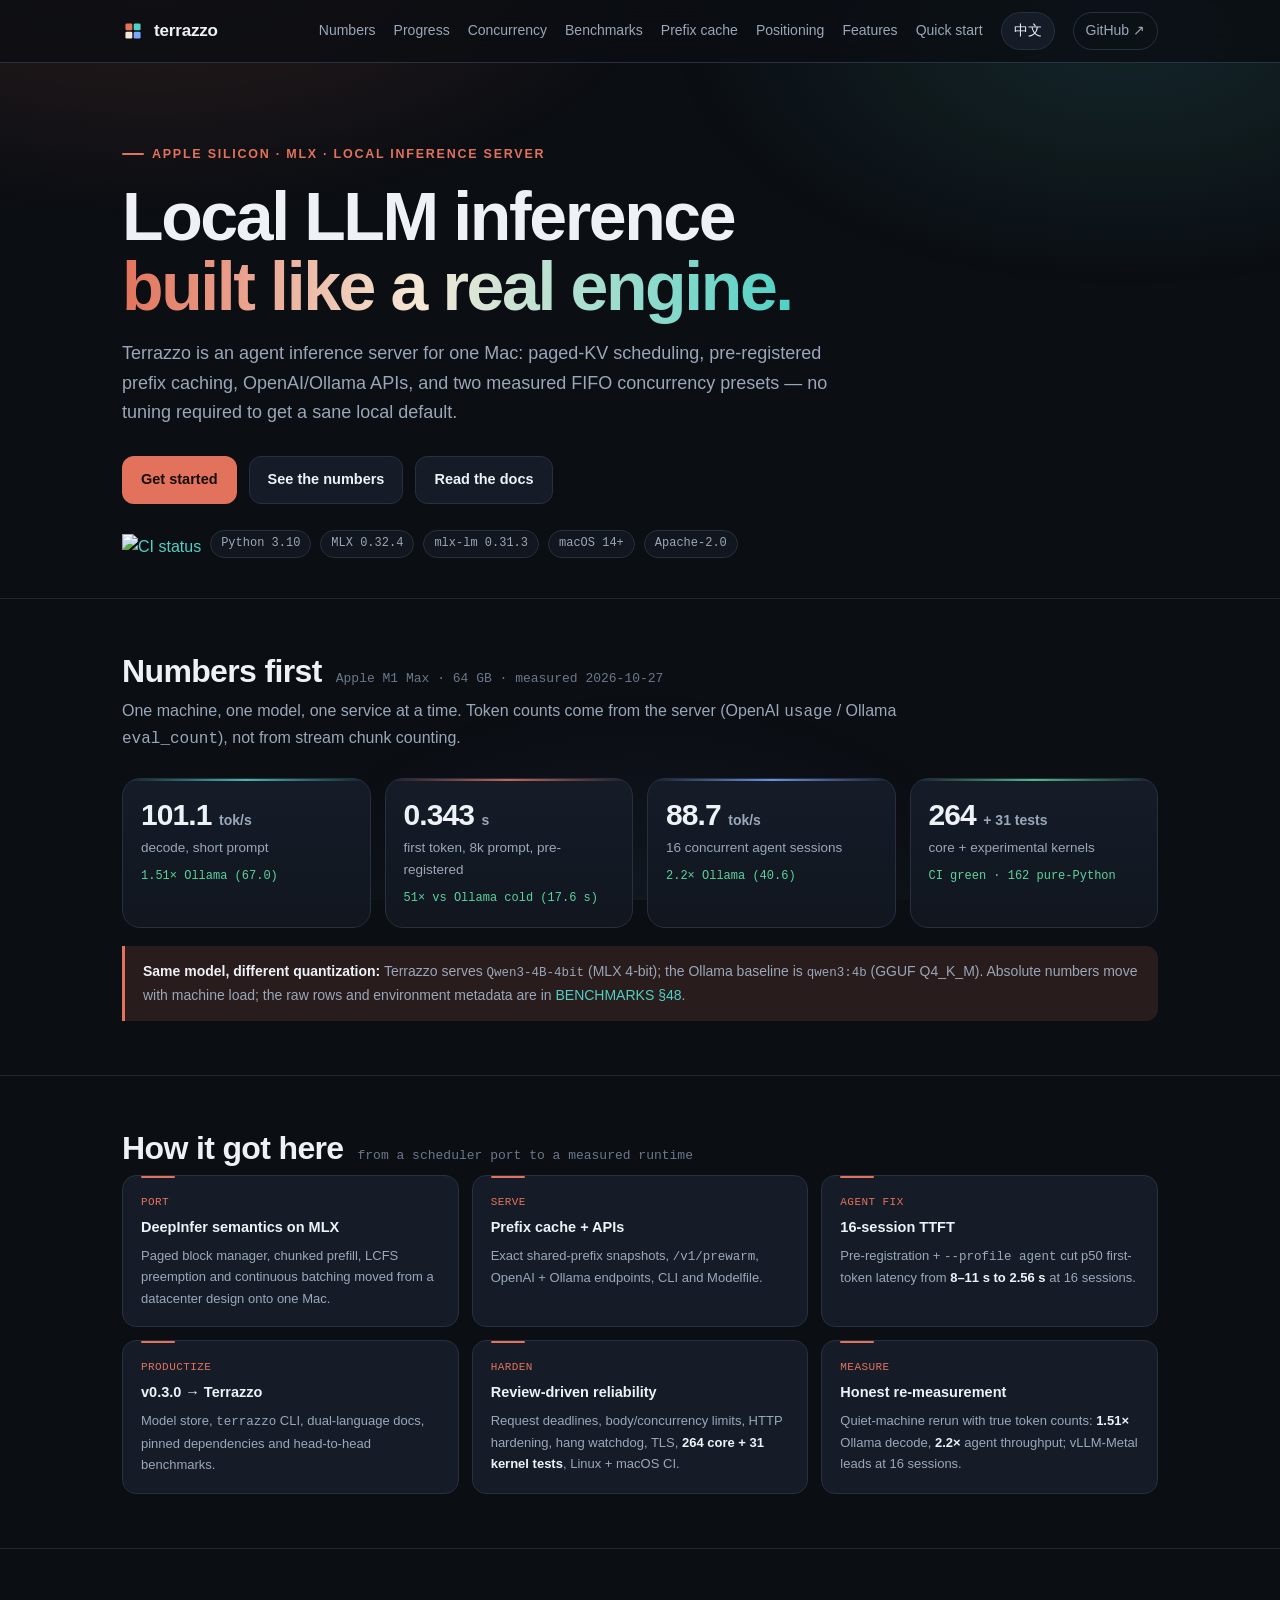
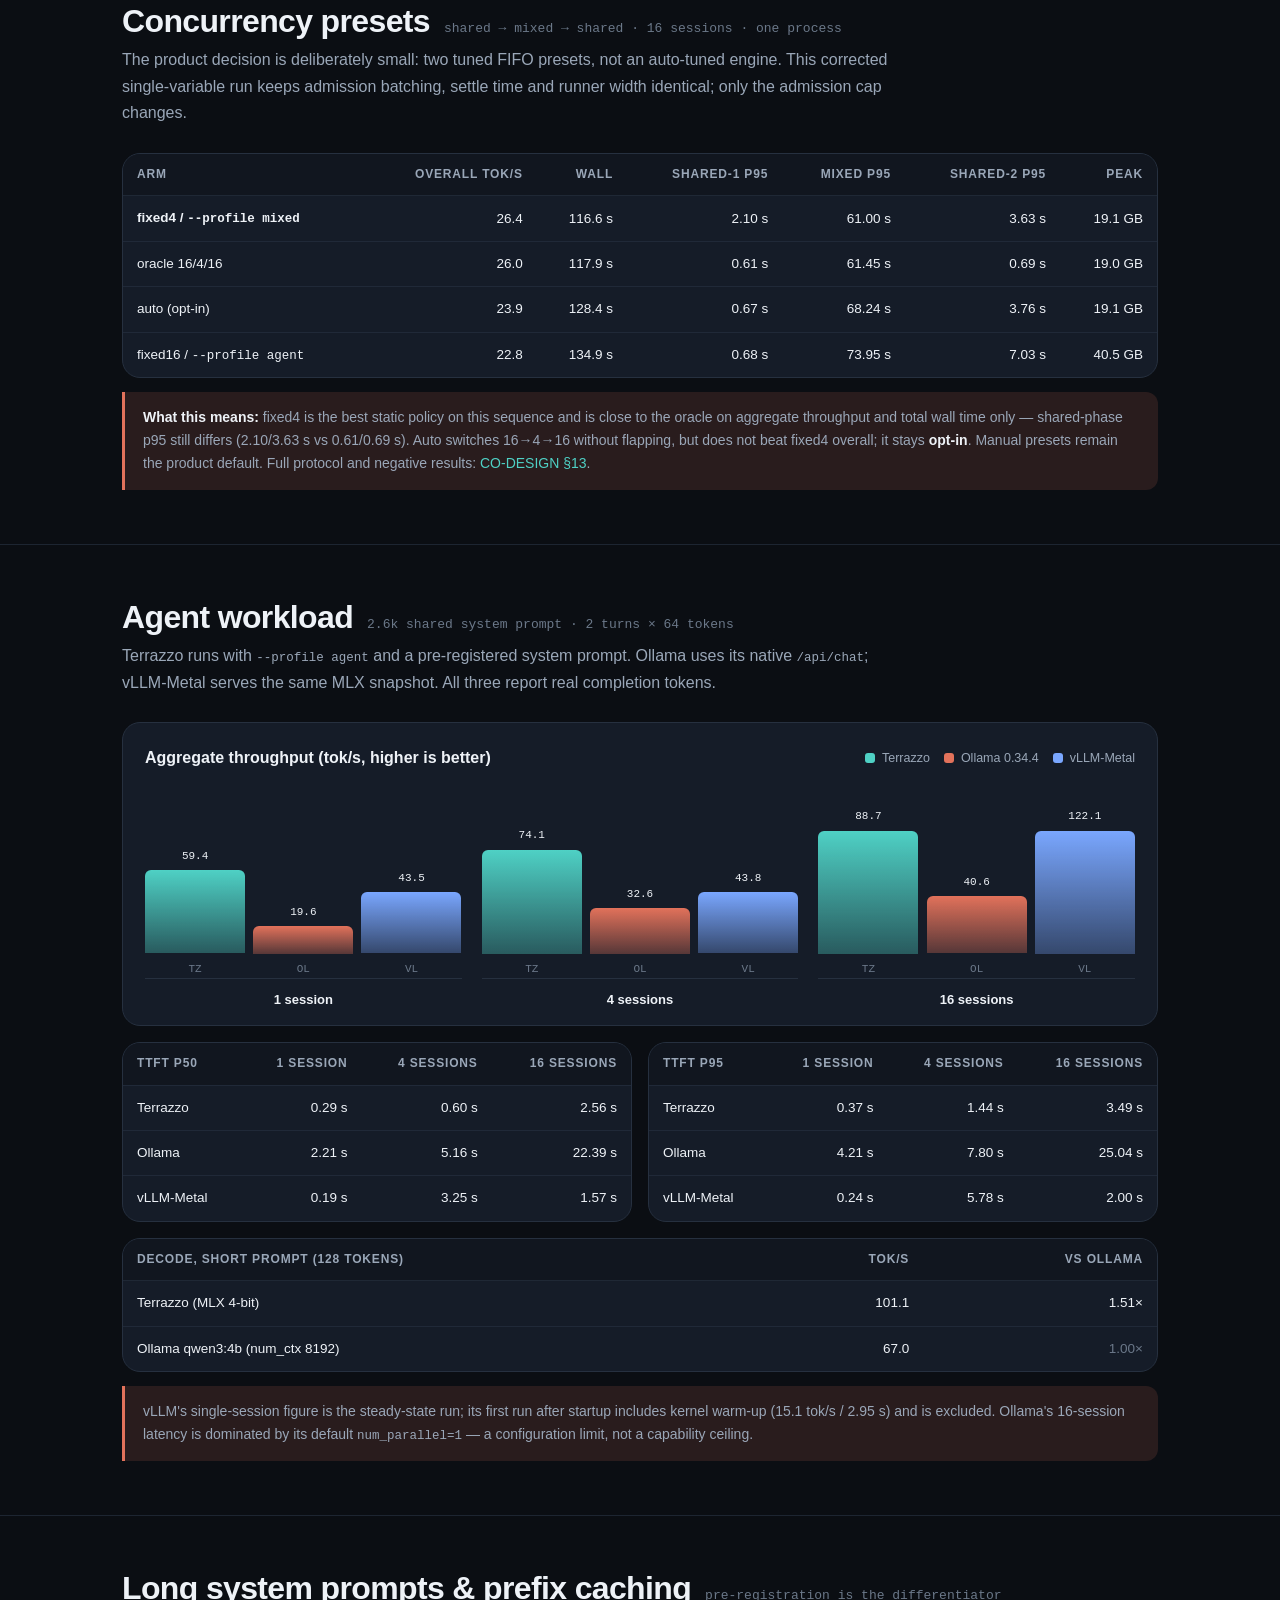
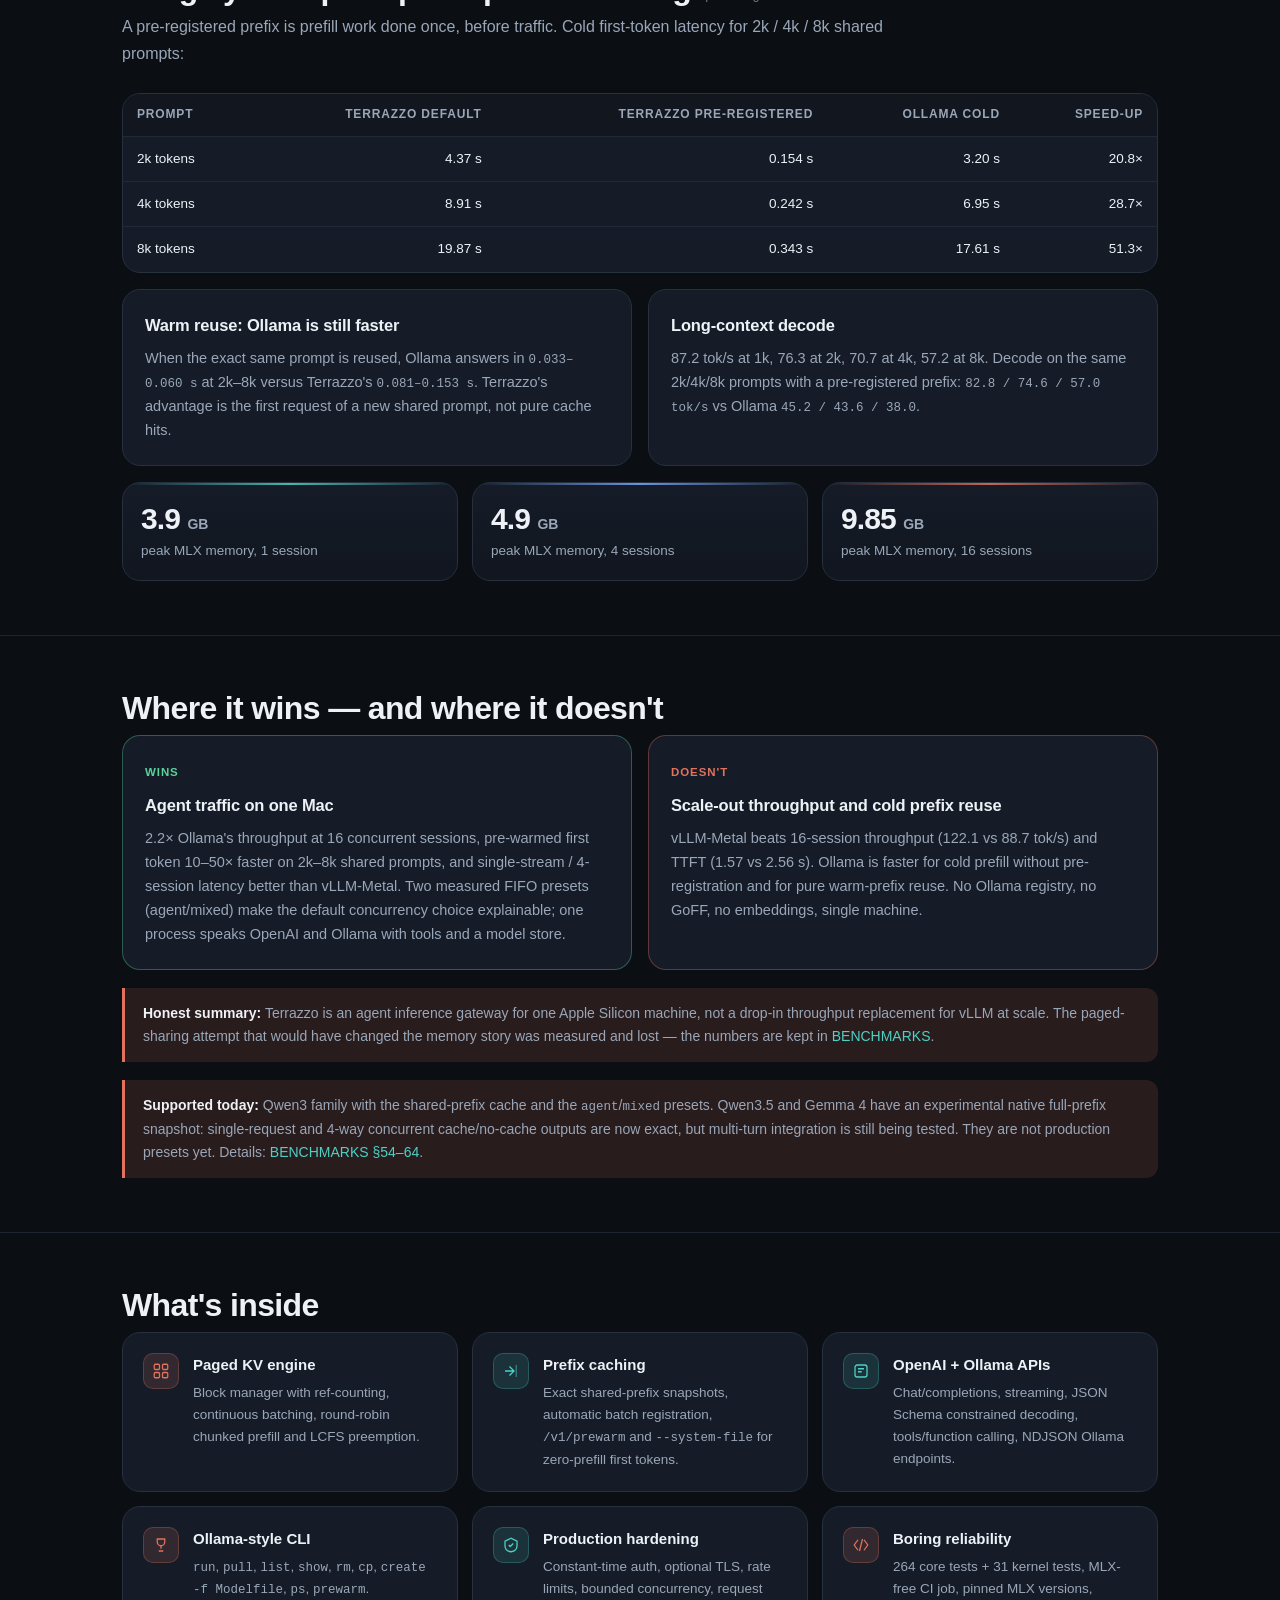
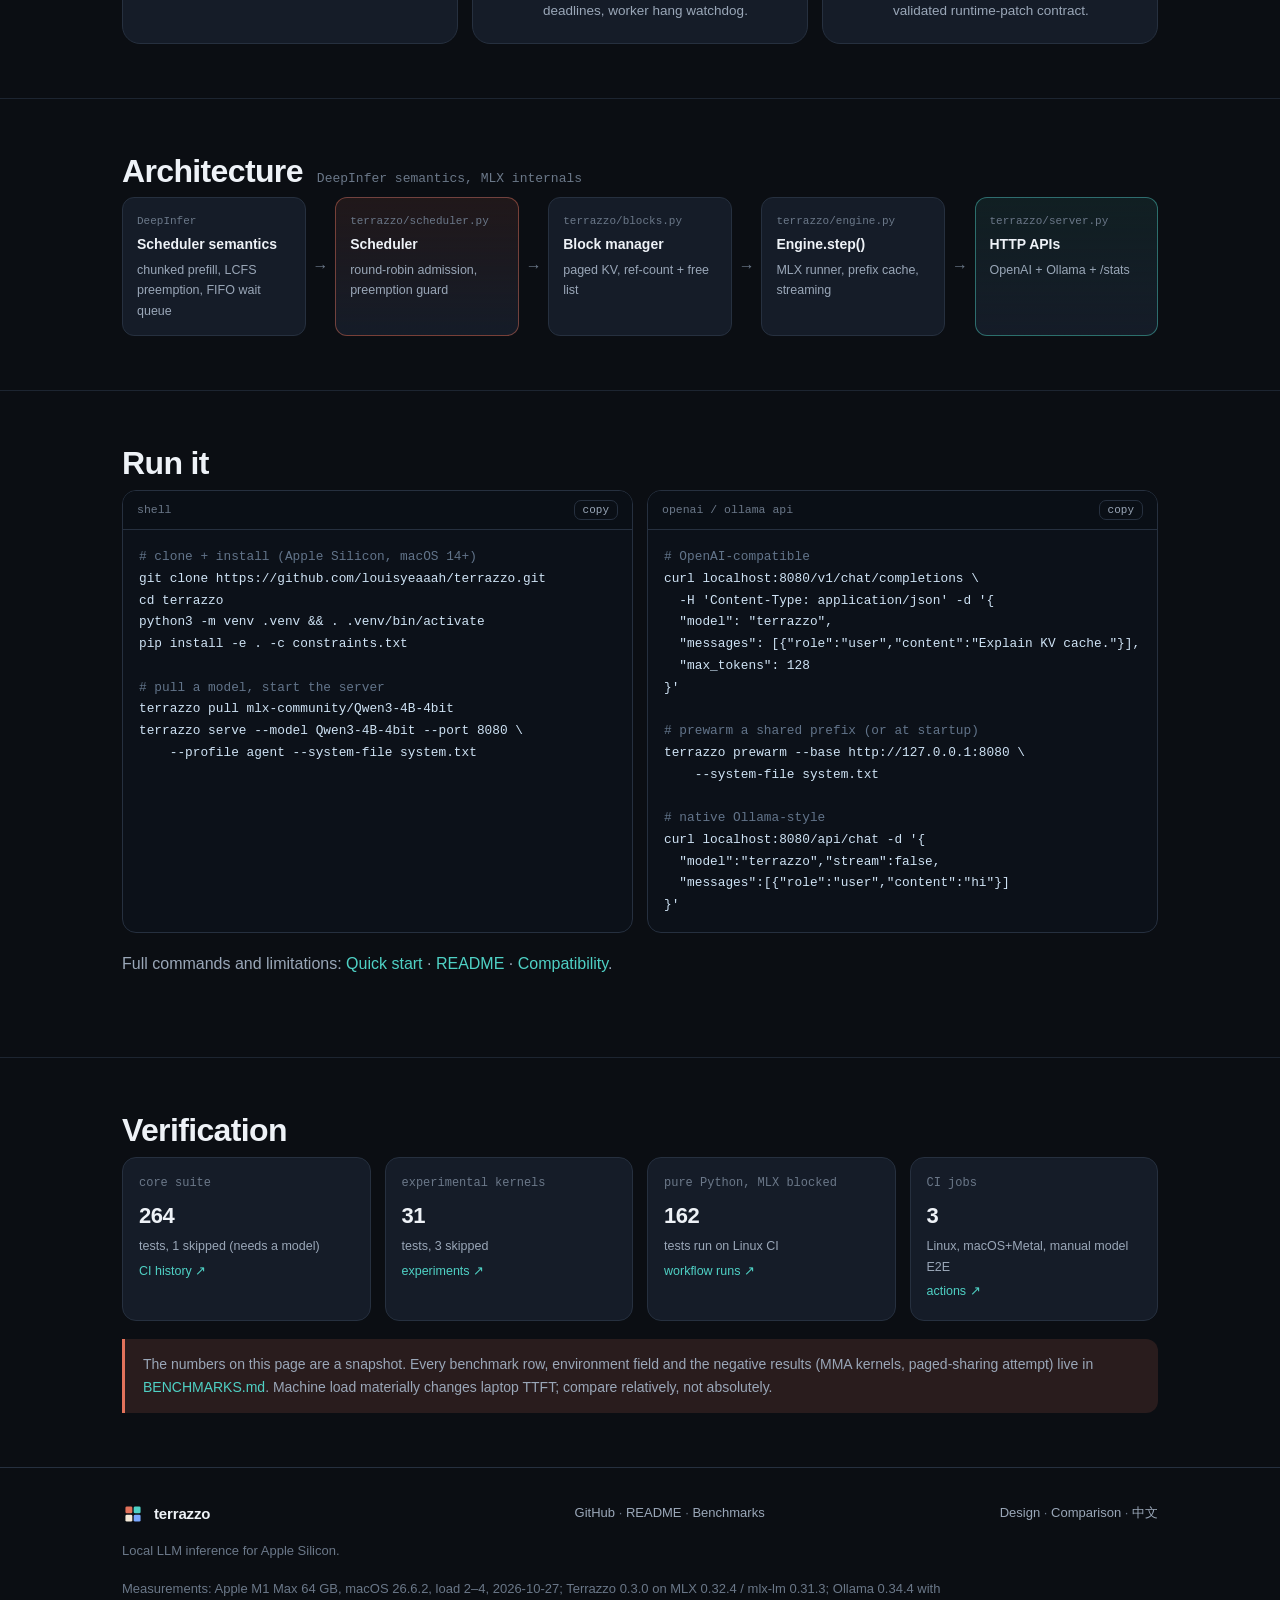
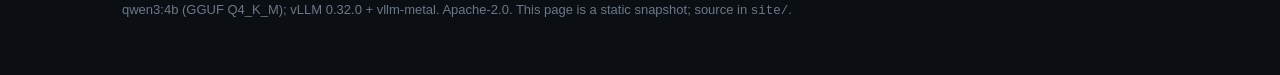
==== commit 6974e88f: "fix mask layout invalidation and actual cache-reuse accounting - mask_patch: BatchKVCache.extend/fil" ====
--- a/site/index.html
+++ b/site/index.html
@@ -88,9 +88,9 @@
           <div class="x">2.2× Ollama (40.6)</div>
         </div>
         <div class="stat" style="--accent: var(--green)">
-          <div class="k">260 <small>+ 31 tests</small></div>
+          <div class="k">264 <small>+ 31 tests</small></div>
           <div class="l">core + experimental kernels</div>
-          <div class="x">CI green · 161 pure-Python</div>
+          <div class="x">CI green · 162 pure-Python</div>
         </div>
       </div>
       <div class="callout">
@@ -114,7 +114,7 @@
         <div class="t-item"><div class="d">SERVE</div><h4>Prefix cache + APIs</h4><p>Exact shared-prefix snapshots, <span class="mono">/v1/prewarm</span>, OpenAI + Ollama endpoints, CLI and Modelfile.</p></div>
         <div class="t-item"><div class="d">AGENT FIX</div><h4>16-session TTFT</h4><p>Pre-registration + <span class="mono">--profile agent</span> cut p50 first-token latency from <b>8–11 s to 2.56 s</b> at 16 sessions.</p></div>
         <div class="t-item"><div class="d">PRODUCTIZE</div><h4>v0.3.0 → Terrazzo</h4><p>Model store, <span class="mono">terrazzo</span> CLI, dual-language docs, pinned dependencies and head-to-head benchmarks.</p></div>
-        <div class="t-item"><div class="d">HARDEN</div><h4>Review-driven reliability</h4><p>Request deadlines, body/concurrency limits, HTTP hardening, hang watchdog, TLS, <b>260 core + 31 kernel tests</b>, Linux + macOS CI.</p></div>
+        <div class="t-item"><div class="d">HARDEN</div><h4>Review-driven reliability</h4><p>Request deadlines, body/concurrency limits, HTTP hardening, hang watchdog, TLS, <b>264 core + 31 kernel tests</b>, Linux + macOS CI.</p></div>
         <div class="t-item"><div class="d">MEASURE</div><h4>Honest re-measurement</h4><p>Quiet-machine rerun with true token counts: <b>1.51×</b> Ollama decode, <b>2.2×</b> agent throughput; vLLM-Metal leads at 16 sessions.</p></div>
       </div>
     </div>
@@ -324,9 +324,10 @@
       <p class="callout">
         <b>Supported today:</b> Qwen3 family with the shared-prefix cache and the
         <span class="mono">agent</span>/<span class="mono">mixed</span> presets. Qwen3.5 and
-        Gemma 4 have an experimental native full-prefix snapshot, but strict cache-vs-no-cache
-        output equality is still under test, so they are not production presets yet.
-        Details: <a href="https://github.com/louisyeaaah/terrazzo/blob/main/BENCHMARKS.md">BENCHMARKS §54–62</a>.
+        Gemma 4 have an experimental native full-prefix snapshot: single-request and 4-way
+        concurrent cache/no-cache outputs are now exact, but multi-turn integration is still
+        being tested. They are not production presets yet.
+        Details: <a href="https://github.com/louisyeaaah/terrazzo/blob/main/BENCHMARKS.md">BENCHMARKS §54–64</a>.
       </p>
     </div>
   </section>
@@ -359,7 +360,7 @@
         </div>
         <div class="feature">
           <span class="ico terra" aria-hidden="true"><svg viewBox="0 0 24 24"><path d="M8 5 3 12l5 7M16 5l5 7-5 7M14 4l-4 16"/></svg></span>
-          <div><h4>Boring reliability</h4><p>260 core tests + 31 kernel tests, MLX-free CI job, pinned MLX versions, validated runtime-patch contract.</p></div>
+          <div><h4>Boring reliability</h4><p>264 core tests + 31 kernel tests, MLX-free CI job, pinned MLX versions, validated runtime-patch contract.</p></div>
         </div>
       </div>
     </div>
@@ -439,9 +440,9 @@
         <h2 id="val-title">Verification</h2>
       </div>
       <div class="validation">
-        <div class="vcard"><div class="n">core suite</div><div class="v">260</div><div class="s">tests, 1 skipped (needs a model)</div><a href="https://github.com/louisyeaaah/terrazzo/actions/workflows/ci.yml">CI history ↗</a></div>
+        <div class="vcard"><div class="n">core suite</div><div class="v">264</div><div class="s">tests, 1 skipped (needs a model)</div><a href="https://github.com/louisyeaaah/terrazzo/actions/workflows/ci.yml">CI history ↗</a></div>
         <div class="vcard"><div class="n">experimental kernels</div><div class="v">31</div><div class="s">tests, 3 skipped</div><a href="https://github.com/louisyeaaah/terrazzo/tree/main/experiments">experiments ↗</a></div>
-        <div class="vcard"><div class="n">pure Python, MLX blocked</div><div class="v">161</div><div class="s">tests run on Linux CI</div><a href="https://github.com/louisyeaaah/terrazzo/actions/workflows/ci.yml">workflow runs ↗</a></div>
+        <div class="vcard"><div class="n">pure Python, MLX blocked</div><div class="v">162</div><div class="s">tests run on Linux CI</div><a href="https://github.com/louisyeaaah/terrazzo/actions/workflows/ci.yml">workflow runs ↗</a></div>
         <div class="vcard"><div class="n">CI jobs</div><div class="v">3</div><div class="s">Linux, macOS+Metal, manual model E2E</div><a href="https://github.com/louisyeaaah/terrazzo/actions">actions ↗</a></div>
       </div>
       <p class="callout">
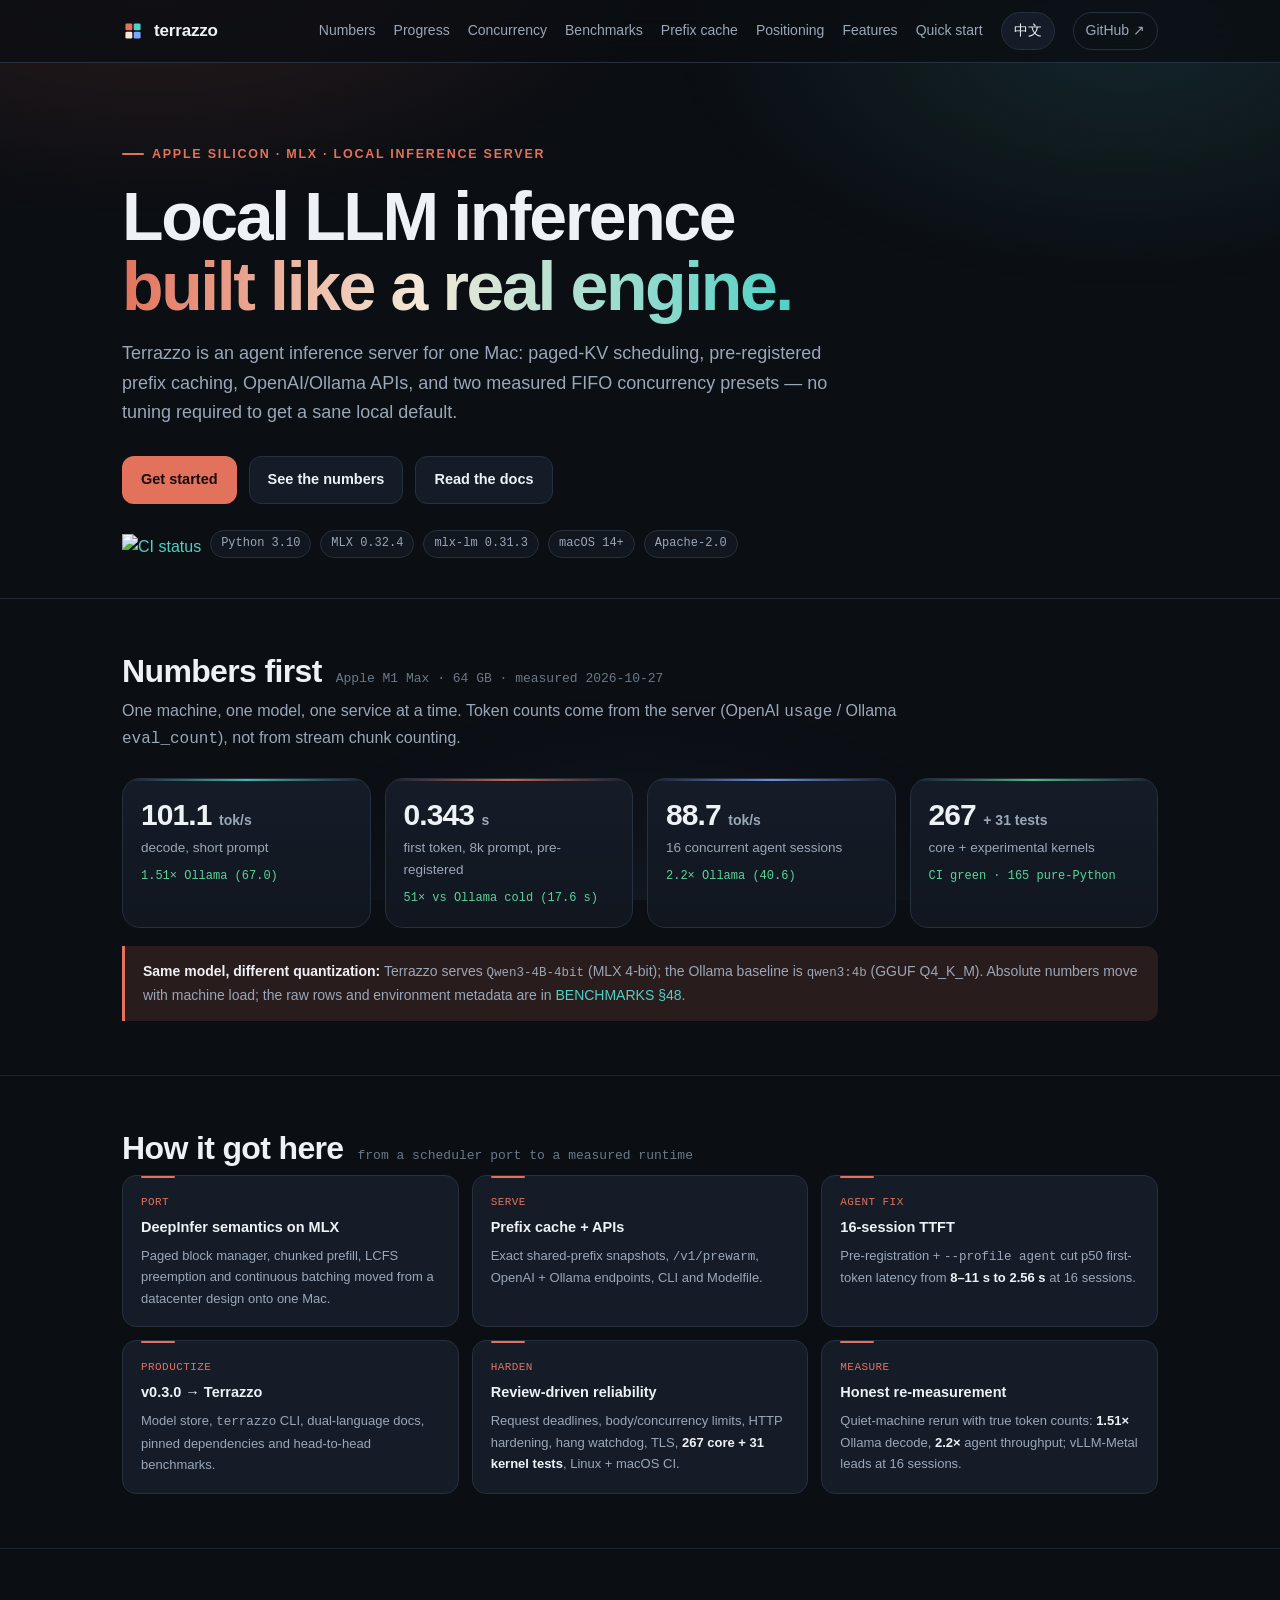
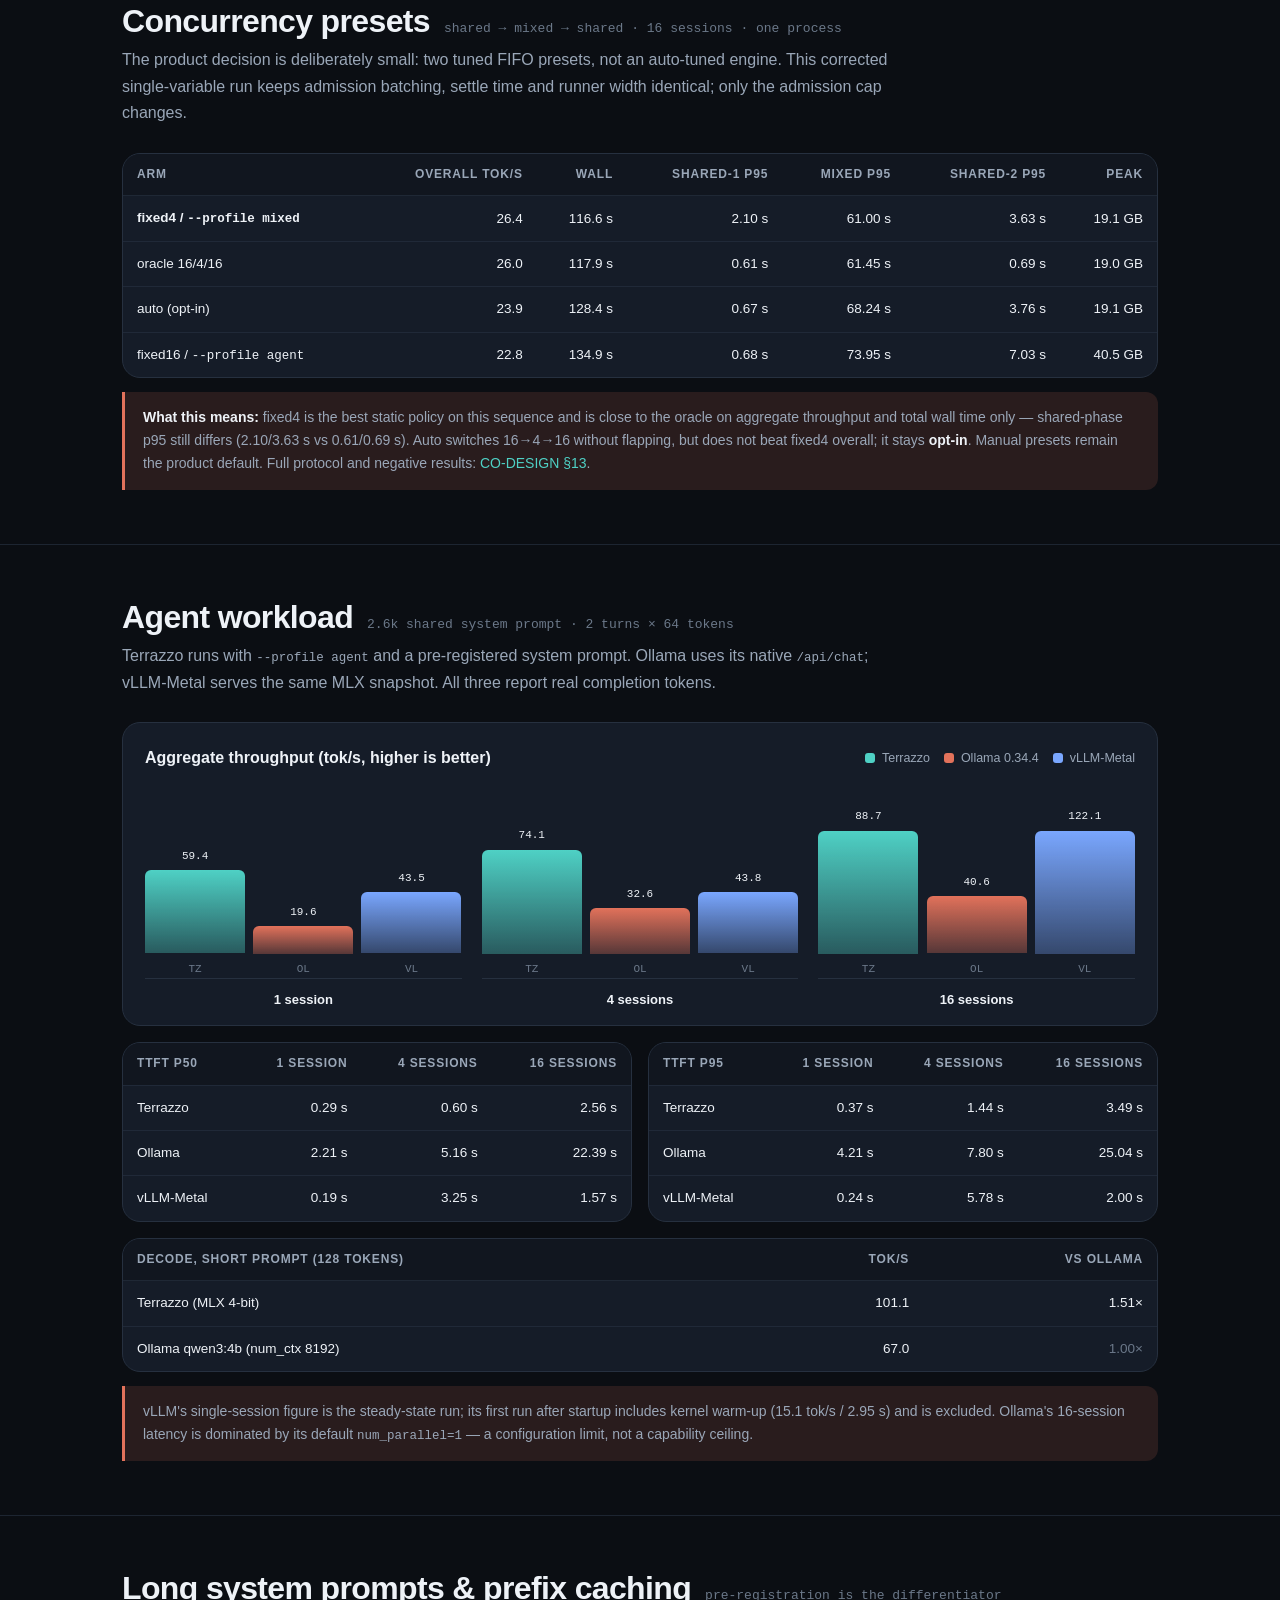
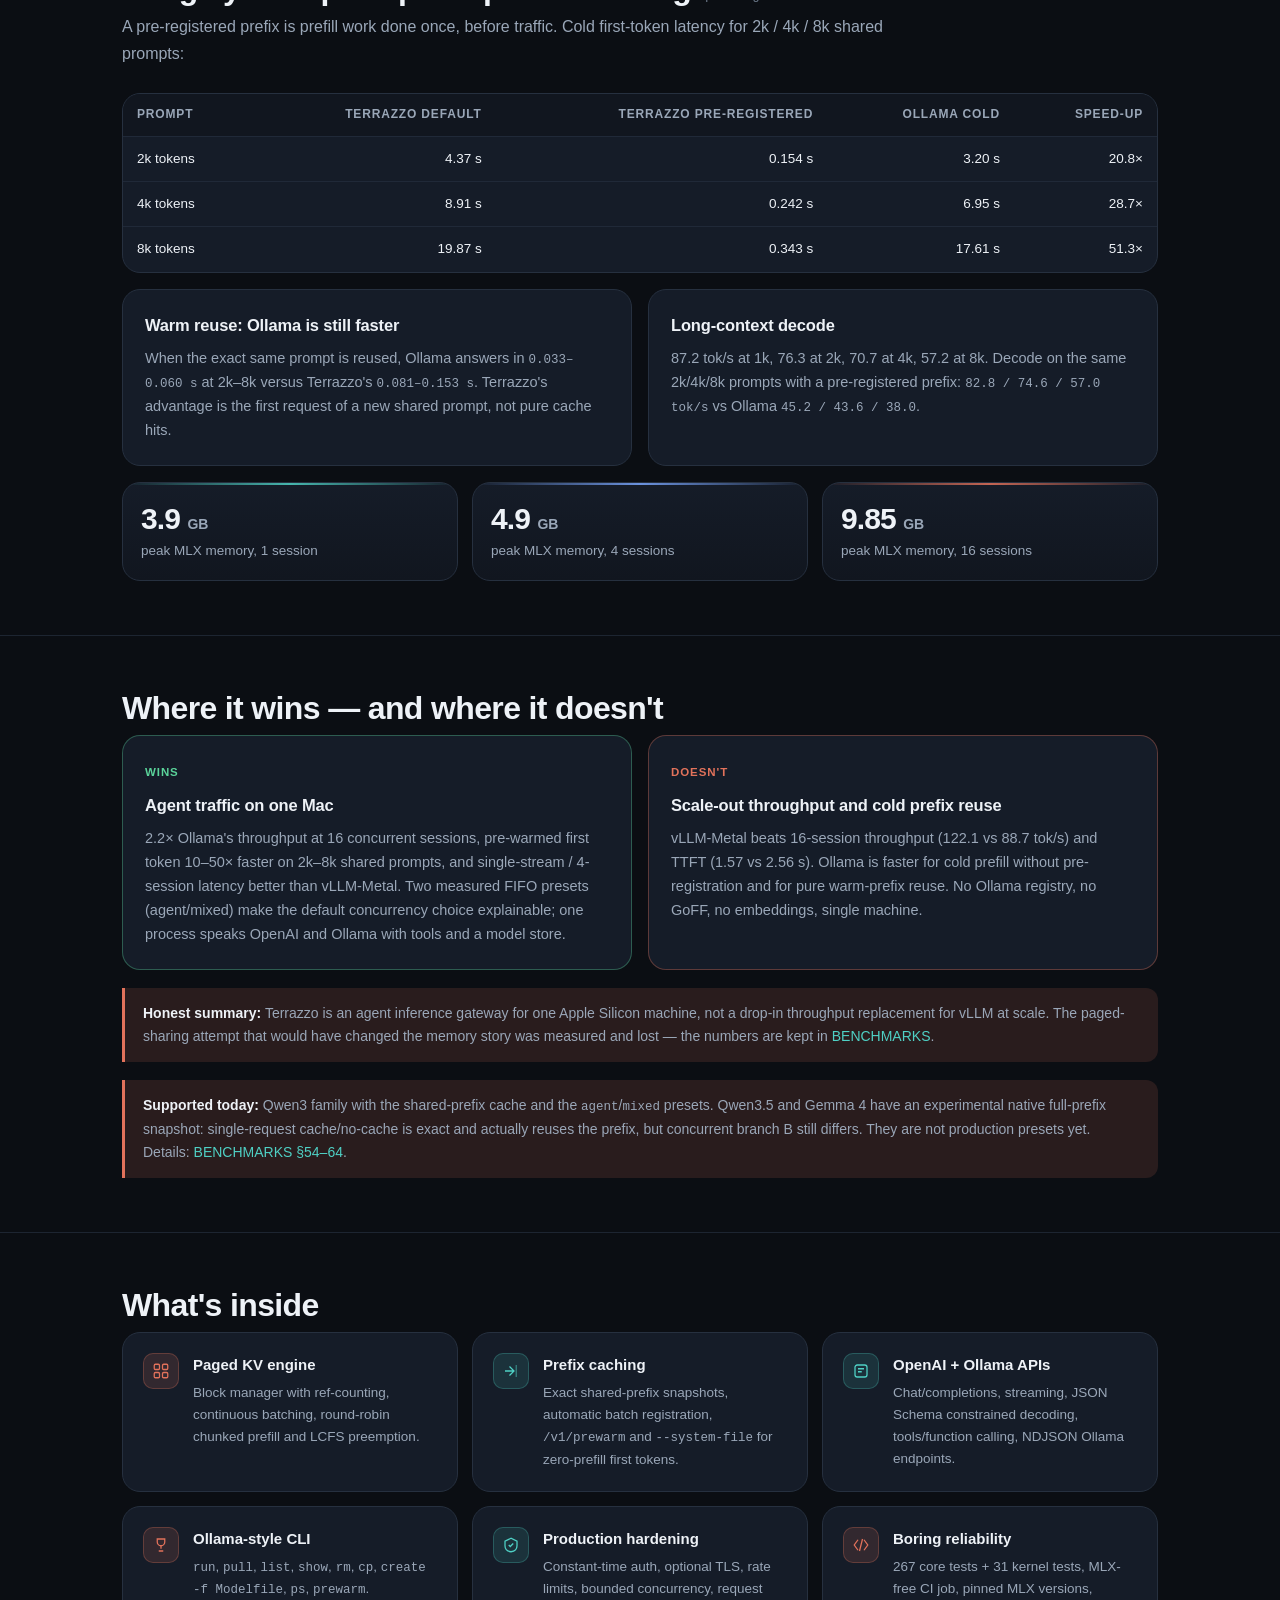
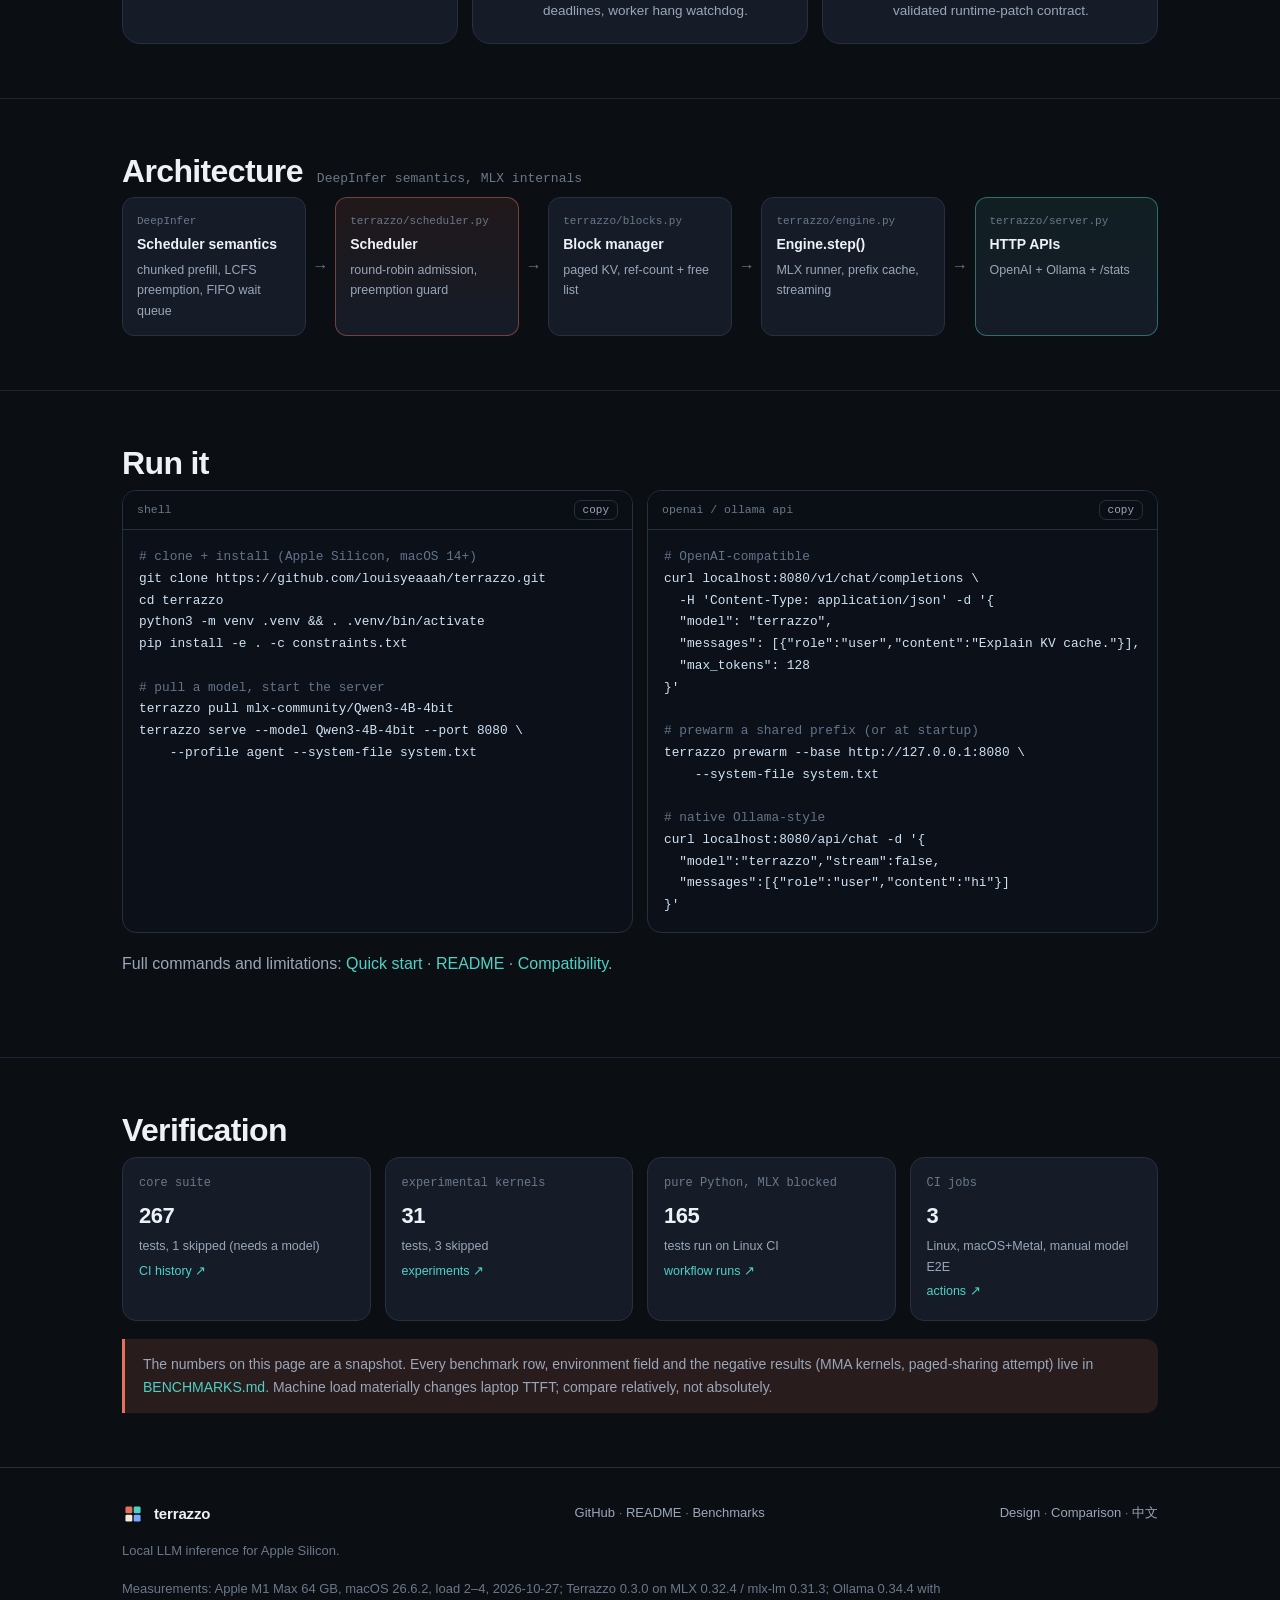
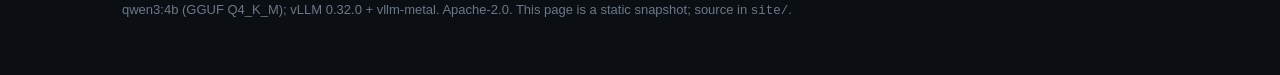
==== commit fdcf842c: "fix native cache with suffix and double-hit undo - native_no_suffix now requires cached_tokens == se" ====
--- a/site/index.html
+++ b/site/index.html
@@ -88,9 +88,9 @@
           <div class="x">2.2× Ollama (40.6)</div>
         </div>
         <div class="stat" style="--accent: var(--green)">
-          <div class="k">264 <small>+ 31 tests</small></div>
+          <div class="k">267 <small>+ 31 tests</small></div>
           <div class="l">core + experimental kernels</div>
-          <div class="x">CI green · 162 pure-Python</div>
+          <div class="x">CI green · 165 pure-Python</div>
         </div>
       </div>
       <div class="callout">
@@ -114,7 +114,7 @@
         <div class="t-item"><div class="d">SERVE</div><h4>Prefix cache + APIs</h4><p>Exact shared-prefix snapshots, <span class="mono">/v1/prewarm</span>, OpenAI + Ollama endpoints, CLI and Modelfile.</p></div>
         <div class="t-item"><div class="d">AGENT FIX</div><h4>16-session TTFT</h4><p>Pre-registration + <span class="mono">--profile agent</span> cut p50 first-token latency from <b>8–11 s to 2.56 s</b> at 16 sessions.</p></div>
         <div class="t-item"><div class="d">PRODUCTIZE</div><h4>v0.3.0 → Terrazzo</h4><p>Model store, <span class="mono">terrazzo</span> CLI, dual-language docs, pinned dependencies and head-to-head benchmarks.</p></div>
-        <div class="t-item"><div class="d">HARDEN</div><h4>Review-driven reliability</h4><p>Request deadlines, body/concurrency limits, HTTP hardening, hang watchdog, TLS, <b>264 core + 31 kernel tests</b>, Linux + macOS CI.</p></div>
+        <div class="t-item"><div class="d">HARDEN</div><h4>Review-driven reliability</h4><p>Request deadlines, body/concurrency limits, HTTP hardening, hang watchdog, TLS, <b>267 core + 31 kernel tests</b>, Linux + macOS CI.</p></div>
         <div class="t-item"><div class="d">MEASURE</div><h4>Honest re-measurement</h4><p>Quiet-machine rerun with true token counts: <b>1.51×</b> Ollama decode, <b>2.2×</b> agent throughput; vLLM-Metal leads at 16 sessions.</p></div>
       </div>
     </div>
@@ -324,9 +324,9 @@
       <p class="callout">
         <b>Supported today:</b> Qwen3 family with the shared-prefix cache and the
         <span class="mono">agent</span>/<span class="mono">mixed</span> presets. Qwen3.5 and
-        Gemma 4 have an experimental native full-prefix snapshot: single-request and 4-way
-        concurrent cache/no-cache outputs are now exact, but multi-turn integration is still
-        being tested. They are not production presets yet.
+        Gemma 4 have an experimental native full-prefix snapshot: single-request cache/no-cache
+        is exact and actually reuses the prefix, but concurrent branch B still differs.
+        They are not production presets yet.
         Details: <a href="https://github.com/louisyeaaah/terrazzo/blob/main/BENCHMARKS.md">BENCHMARKS §54–64</a>.
       </p>
     </div>
@@ -360,7 +360,7 @@
         </div>
         <div class="feature">
           <span class="ico terra" aria-hidden="true"><svg viewBox="0 0 24 24"><path d="M8 5 3 12l5 7M16 5l5 7-5 7M14 4l-4 16"/></svg></span>
-          <div><h4>Boring reliability</h4><p>264 core tests + 31 kernel tests, MLX-free CI job, pinned MLX versions, validated runtime-patch contract.</p></div>
+          <div><h4>Boring reliability</h4><p>267 core tests + 31 kernel tests, MLX-free CI job, pinned MLX versions, validated runtime-patch contract.</p></div>
         </div>
       </div>
     </div>
@@ -440,9 +440,9 @@
         <h2 id="val-title">Verification</h2>
       </div>
       <div class="validation">
-        <div class="vcard"><div class="n">core suite</div><div class="v">264</div><div class="s">tests, 1 skipped (needs a model)</div><a href="https://github.com/louisyeaaah/terrazzo/actions/workflows/ci.yml">CI history ↗</a></div>
+        <div class="vcard"><div class="n">core suite</div><div class="v">267</div><div class="s">tests, 1 skipped (needs a model)</div><a href="https://github.com/louisyeaaah/terrazzo/actions/workflows/ci.yml">CI history ↗</a></div>
         <div class="vcard"><div class="n">experimental kernels</div><div class="v">31</div><div class="s">tests, 3 skipped</div><a href="https://github.com/louisyeaaah/terrazzo/tree/main/experiments">experiments ↗</a></div>
-        <div class="vcard"><div class="n">pure Python, MLX blocked</div><div class="v">162</div><div class="s">tests run on Linux CI</div><a href="https://github.com/louisyeaaah/terrazzo/actions/workflows/ci.yml">workflow runs ↗</a></div>
+        <div class="vcard"><div class="n">pure Python, MLX blocked</div><div class="v">165</div><div class="s">tests run on Linux CI</div><a href="https://github.com/louisyeaaah/terrazzo/actions/workflows/ci.yml">workflow runs ↗</a></div>
         <div class="vcard"><div class="n">CI jobs</div><div class="v">3</div><div class="s">Linux, macOS+Metal, manual model E2E</div><a href="https://github.com/louisyeaaah/terrazzo/actions">actions ↗</a></div>
       </div>
       <p class="callout">
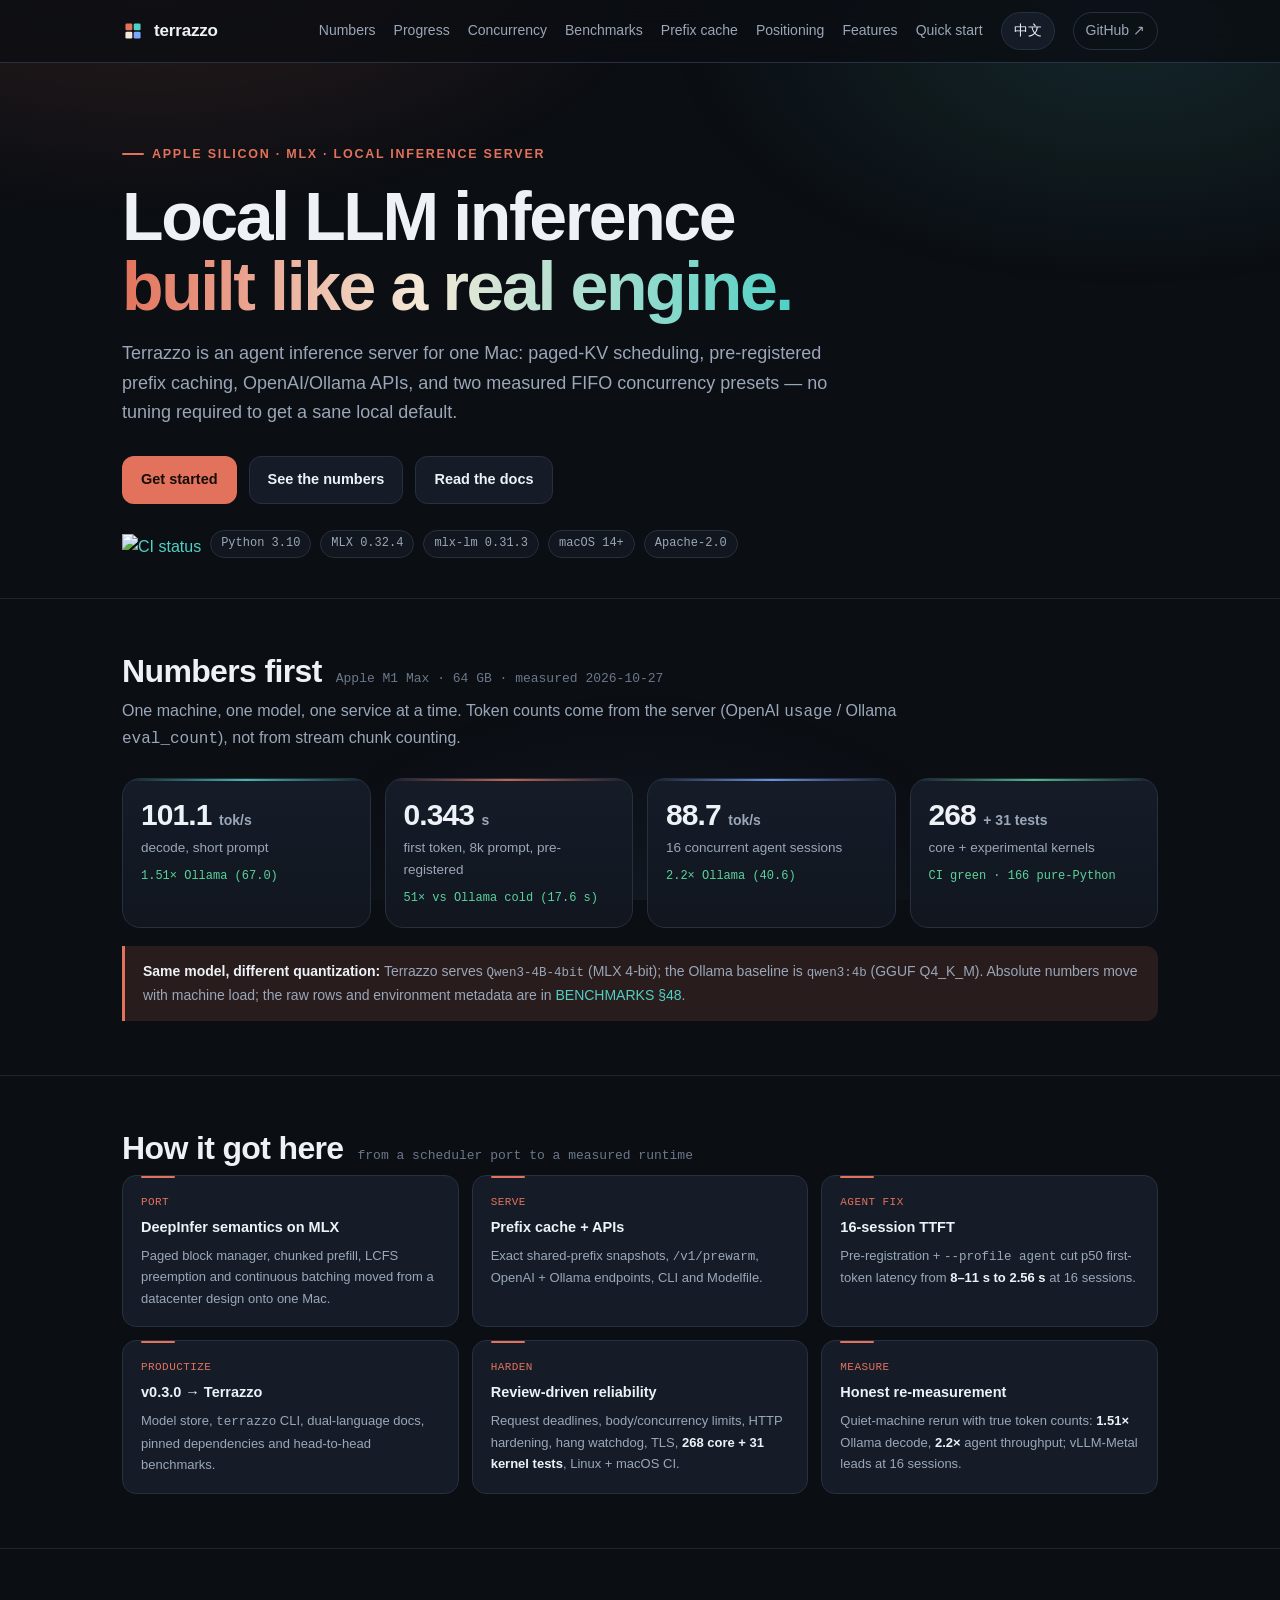
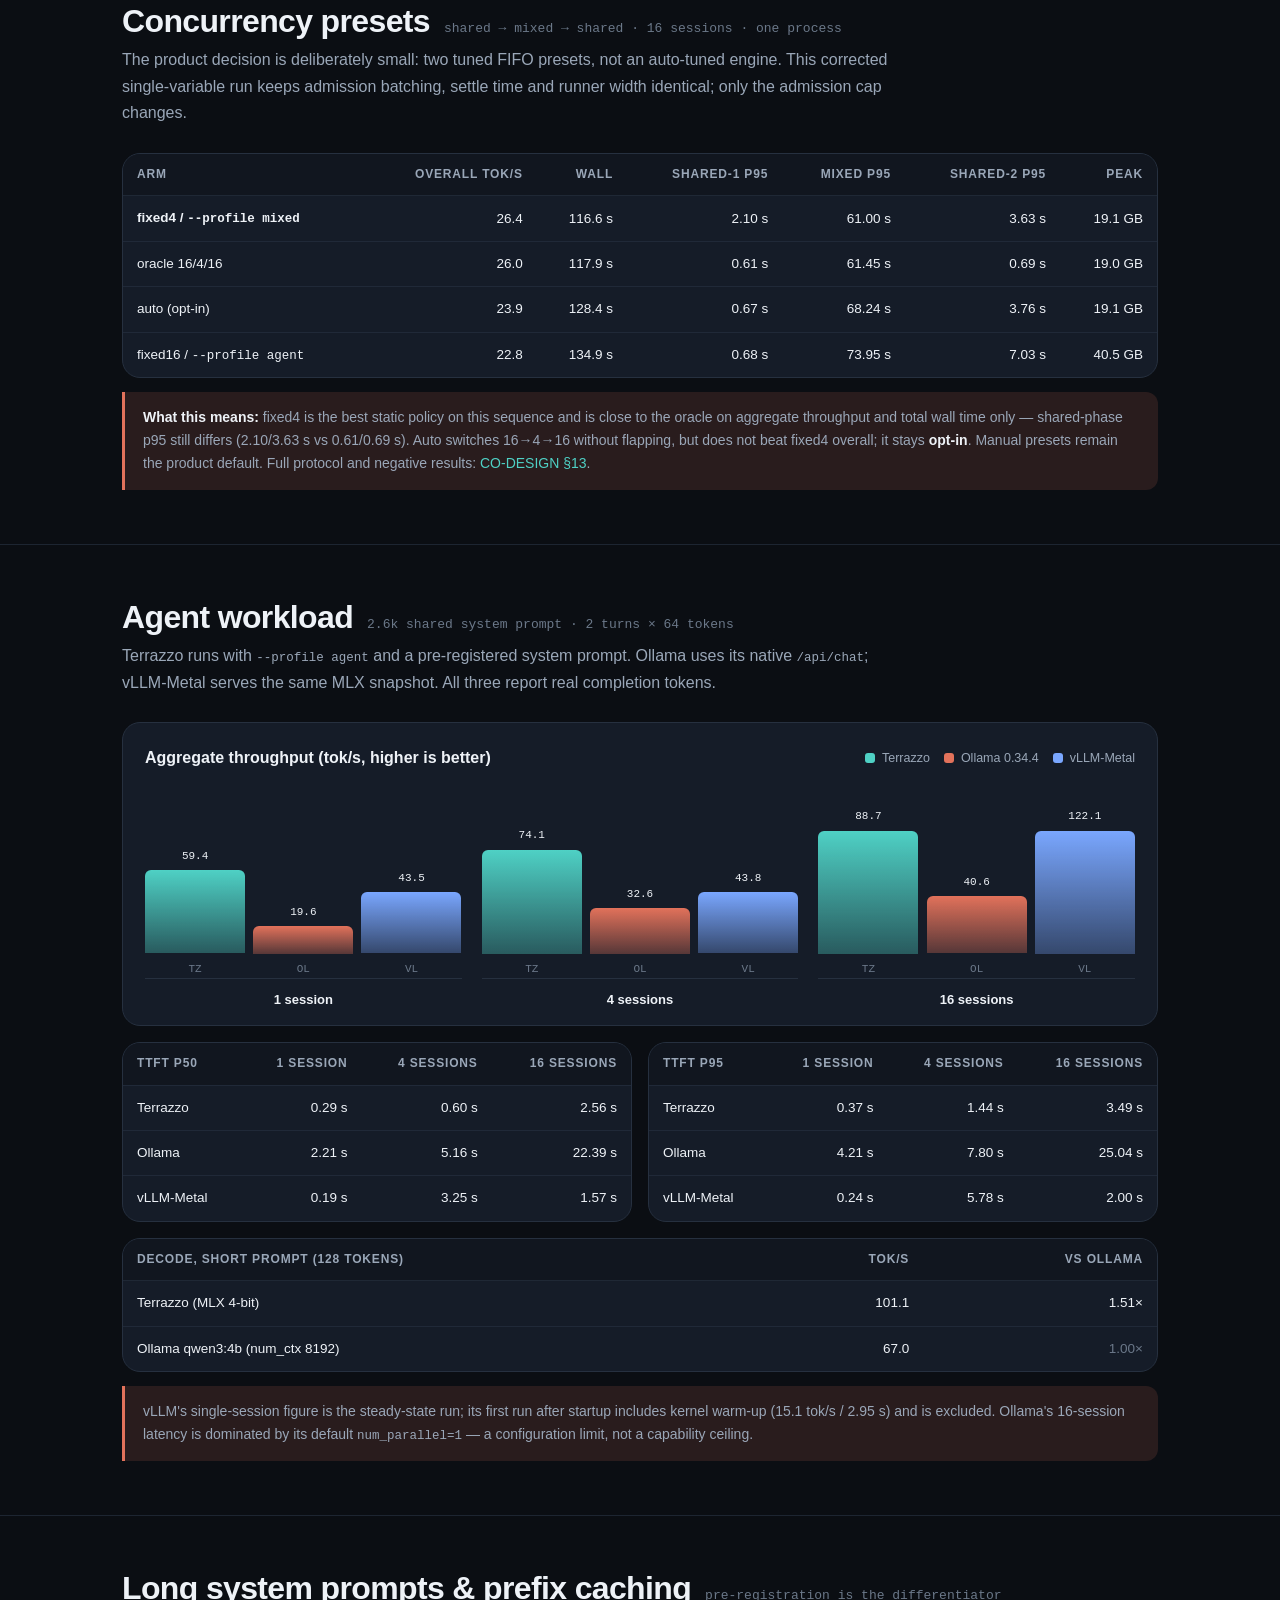
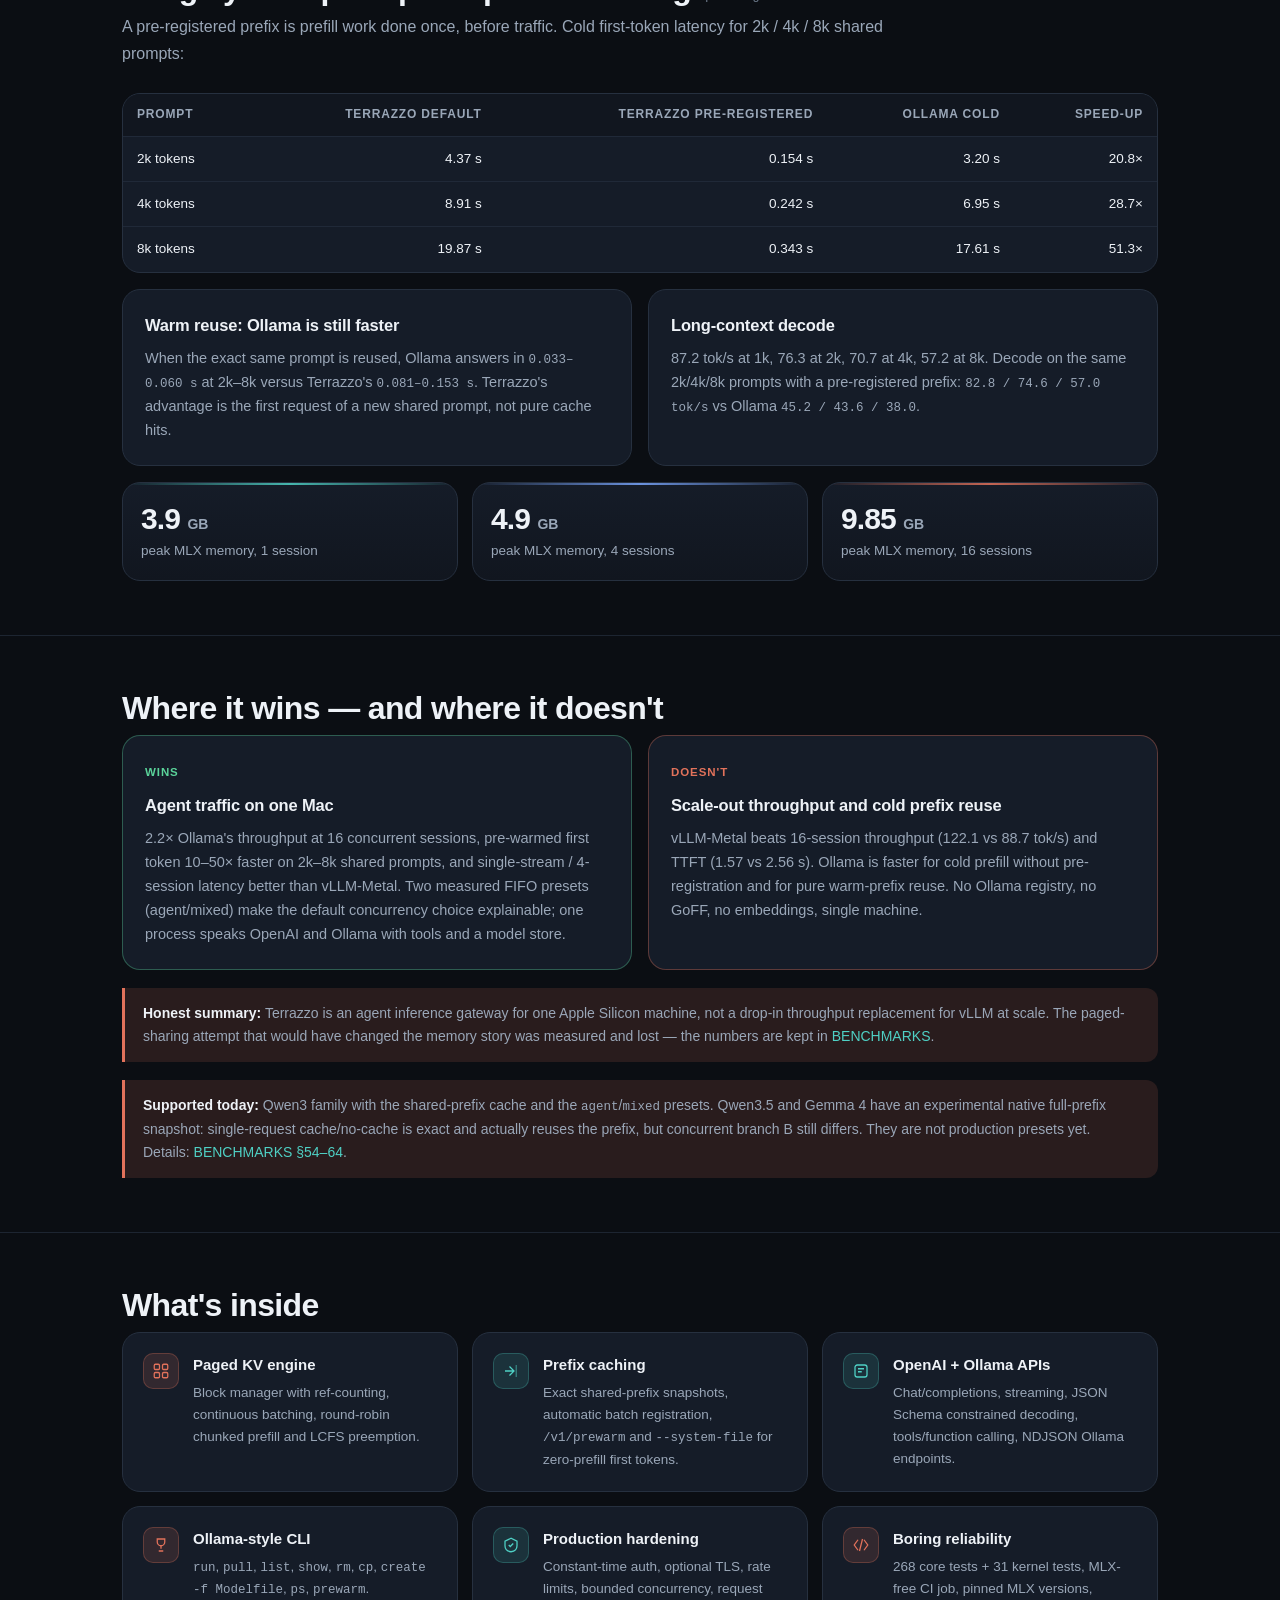
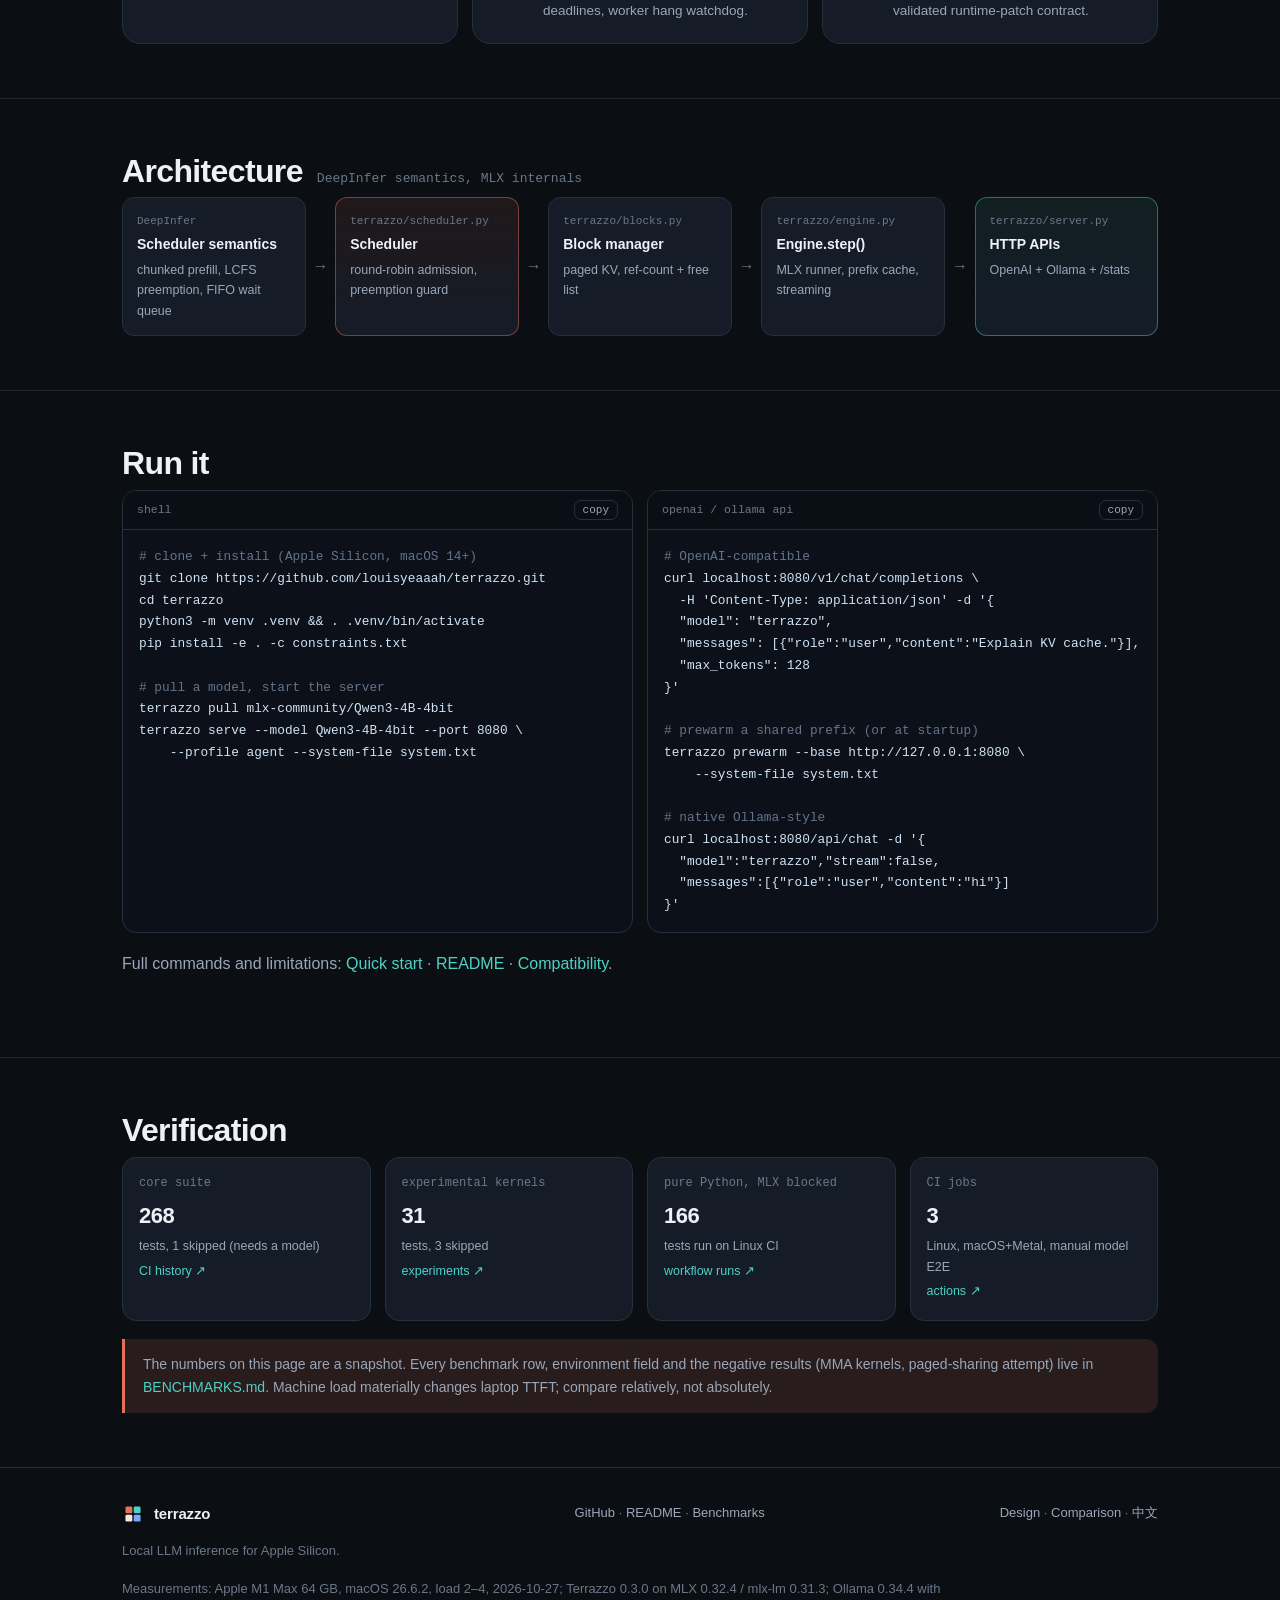
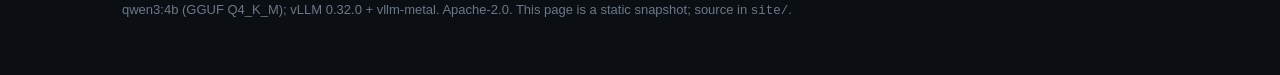
==== commit a0913050: "timeline + DoSA-style certificate gate experiment - /stats.timeline: per-request token gap p50/p95, " ====
--- a/site/index.html
+++ b/site/index.html
@@ -88,9 +88,9 @@
           <div class="x">2.2× Ollama (40.6)</div>
         </div>
         <div class="stat" style="--accent: var(--green)">
-          <div class="k">267 <small>+ 31 tests</small></div>
+          <div class="k">268 <small>+ 31 tests</small></div>
           <div class="l">core + experimental kernels</div>
-          <div class="x">CI green · 165 pure-Python</div>
+          <div class="x">CI green · 166 pure-Python</div>
         </div>
       </div>
       <div class="callout">
@@ -114,7 +114,7 @@
         <div class="t-item"><div class="d">SERVE</div><h4>Prefix cache + APIs</h4><p>Exact shared-prefix snapshots, <span class="mono">/v1/prewarm</span>, OpenAI + Ollama endpoints, CLI and Modelfile.</p></div>
         <div class="t-item"><div class="d">AGENT FIX</div><h4>16-session TTFT</h4><p>Pre-registration + <span class="mono">--profile agent</span> cut p50 first-token latency from <b>8–11 s to 2.56 s</b> at 16 sessions.</p></div>
         <div class="t-item"><div class="d">PRODUCTIZE</div><h4>v0.3.0 → Terrazzo</h4><p>Model store, <span class="mono">terrazzo</span> CLI, dual-language docs, pinned dependencies and head-to-head benchmarks.</p></div>
-        <div class="t-item"><div class="d">HARDEN</div><h4>Review-driven reliability</h4><p>Request deadlines, body/concurrency limits, HTTP hardening, hang watchdog, TLS, <b>267 core + 31 kernel tests</b>, Linux + macOS CI.</p></div>
+        <div class="t-item"><div class="d">HARDEN</div><h4>Review-driven reliability</h4><p>Request deadlines, body/concurrency limits, HTTP hardening, hang watchdog, TLS, <b>268 core + 31 kernel tests</b>, Linux + macOS CI.</p></div>
         <div class="t-item"><div class="d">MEASURE</div><h4>Honest re-measurement</h4><p>Quiet-machine rerun with true token counts: <b>1.51×</b> Ollama decode, <b>2.2×</b> agent throughput; vLLM-Metal leads at 16 sessions.</p></div>
       </div>
     </div>
@@ -360,7 +360,7 @@
         </div>
         <div class="feature">
           <span class="ico terra" aria-hidden="true"><svg viewBox="0 0 24 24"><path d="M8 5 3 12l5 7M16 5l5 7-5 7M14 4l-4 16"/></svg></span>
-          <div><h4>Boring reliability</h4><p>267 core tests + 31 kernel tests, MLX-free CI job, pinned MLX versions, validated runtime-patch contract.</p></div>
+          <div><h4>Boring reliability</h4><p>268 core tests + 31 kernel tests, MLX-free CI job, pinned MLX versions, validated runtime-patch contract.</p></div>
         </div>
       </div>
     </div>
@@ -440,9 +440,9 @@
         <h2 id="val-title">Verification</h2>
       </div>
       <div class="validation">
-        <div class="vcard"><div class="n">core suite</div><div class="v">267</div><div class="s">tests, 1 skipped (needs a model)</div><a href="https://github.com/louisyeaaah/terrazzo/actions/workflows/ci.yml">CI history ↗</a></div>
+        <div class="vcard"><div class="n">core suite</div><div class="v">268</div><div class="s">tests, 1 skipped (needs a model)</div><a href="https://github.com/louisyeaaah/terrazzo/actions/workflows/ci.yml">CI history ↗</a></div>
         <div class="vcard"><div class="n">experimental kernels</div><div class="v">31</div><div class="s">tests, 3 skipped</div><a href="https://github.com/louisyeaaah/terrazzo/tree/main/experiments">experiments ↗</a></div>
-        <div class="vcard"><div class="n">pure Python, MLX blocked</div><div class="v">165</div><div class="s">tests run on Linux CI</div><a href="https://github.com/louisyeaaah/terrazzo/actions/workflows/ci.yml">workflow runs ↗</a></div>
+        <div class="vcard"><div class="n">pure Python, MLX blocked</div><div class="v">166</div><div class="s">tests run on Linux CI</div><a href="https://github.com/louisyeaaah/terrazzo/actions/workflows/ci.yml">workflow runs ↗</a></div>
         <div class="vcard"><div class="n">CI jobs</div><div class="v">3</div><div class="s">Linux, macOS+Metal, manual model E2E</div><a href="https://github.com/louisyeaaah/terrazzo/actions">actions ↗</a></div>
       </div>
       <p class="callout">
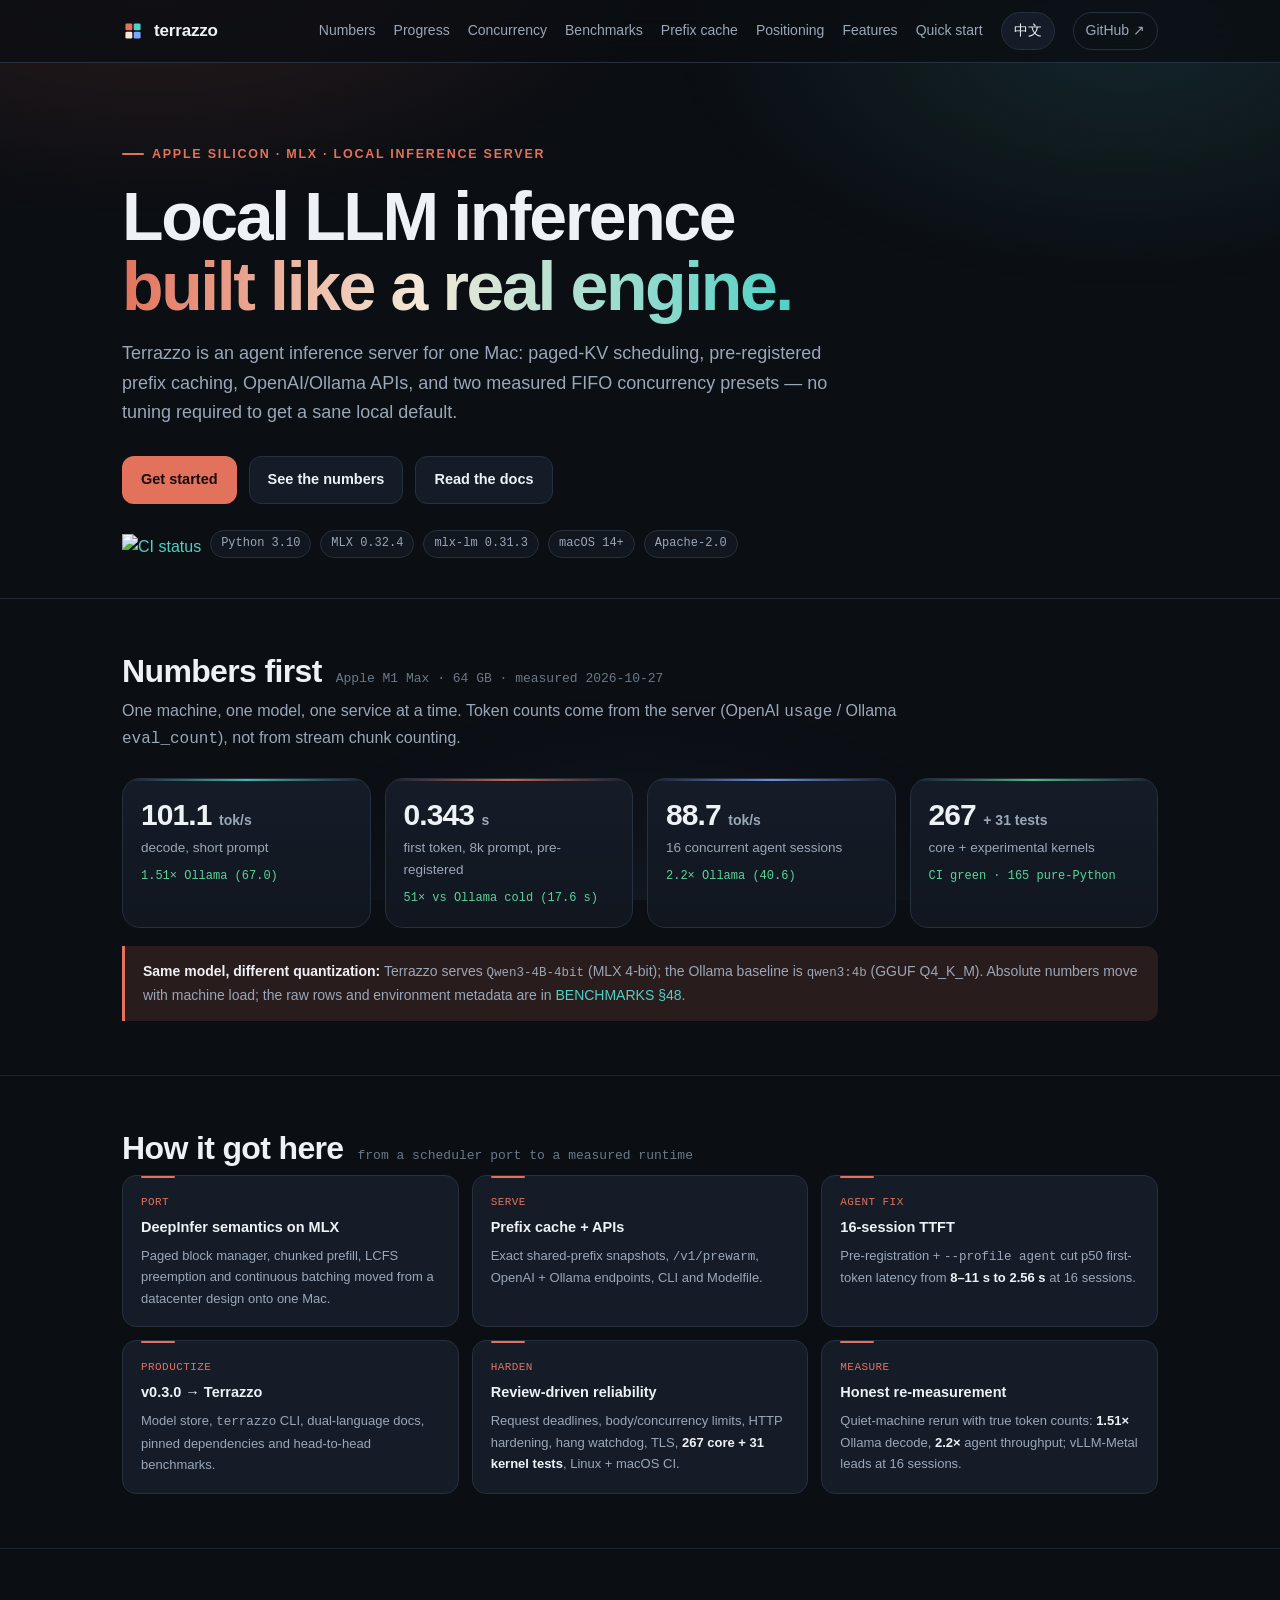
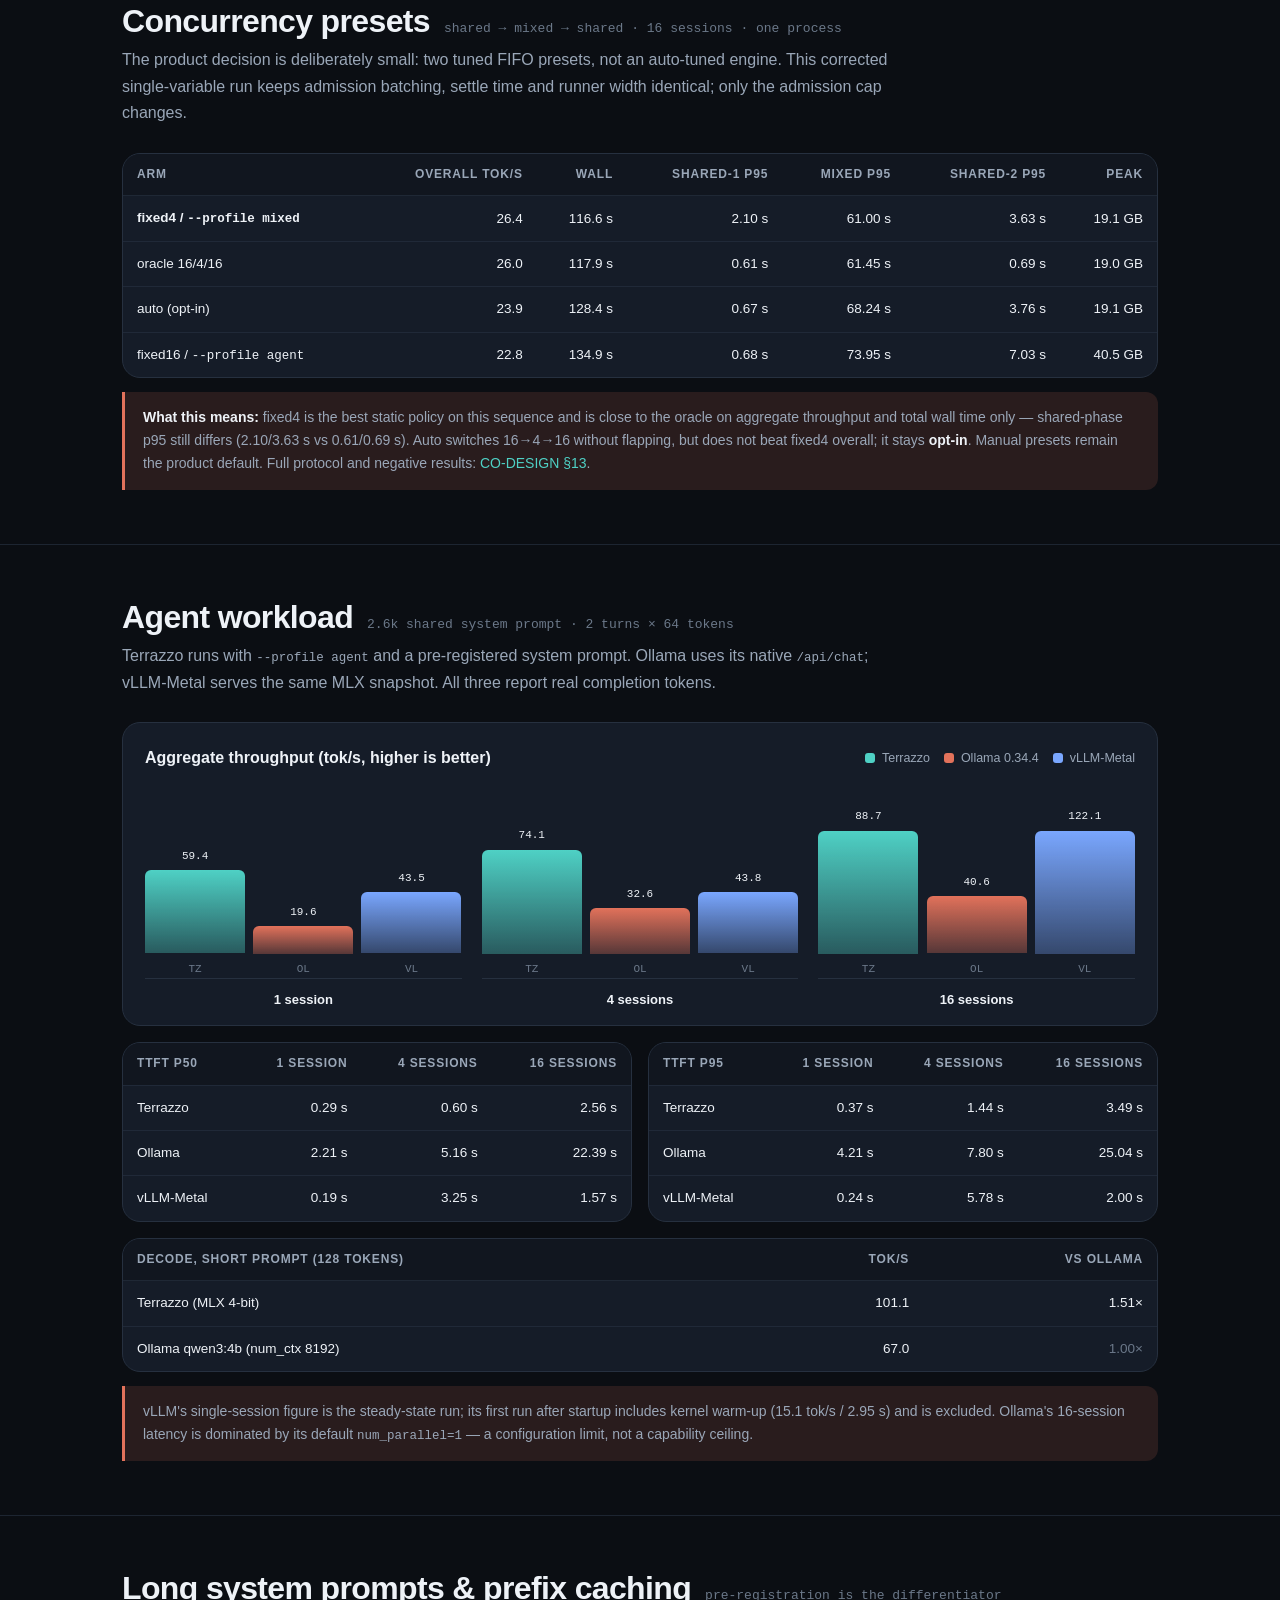
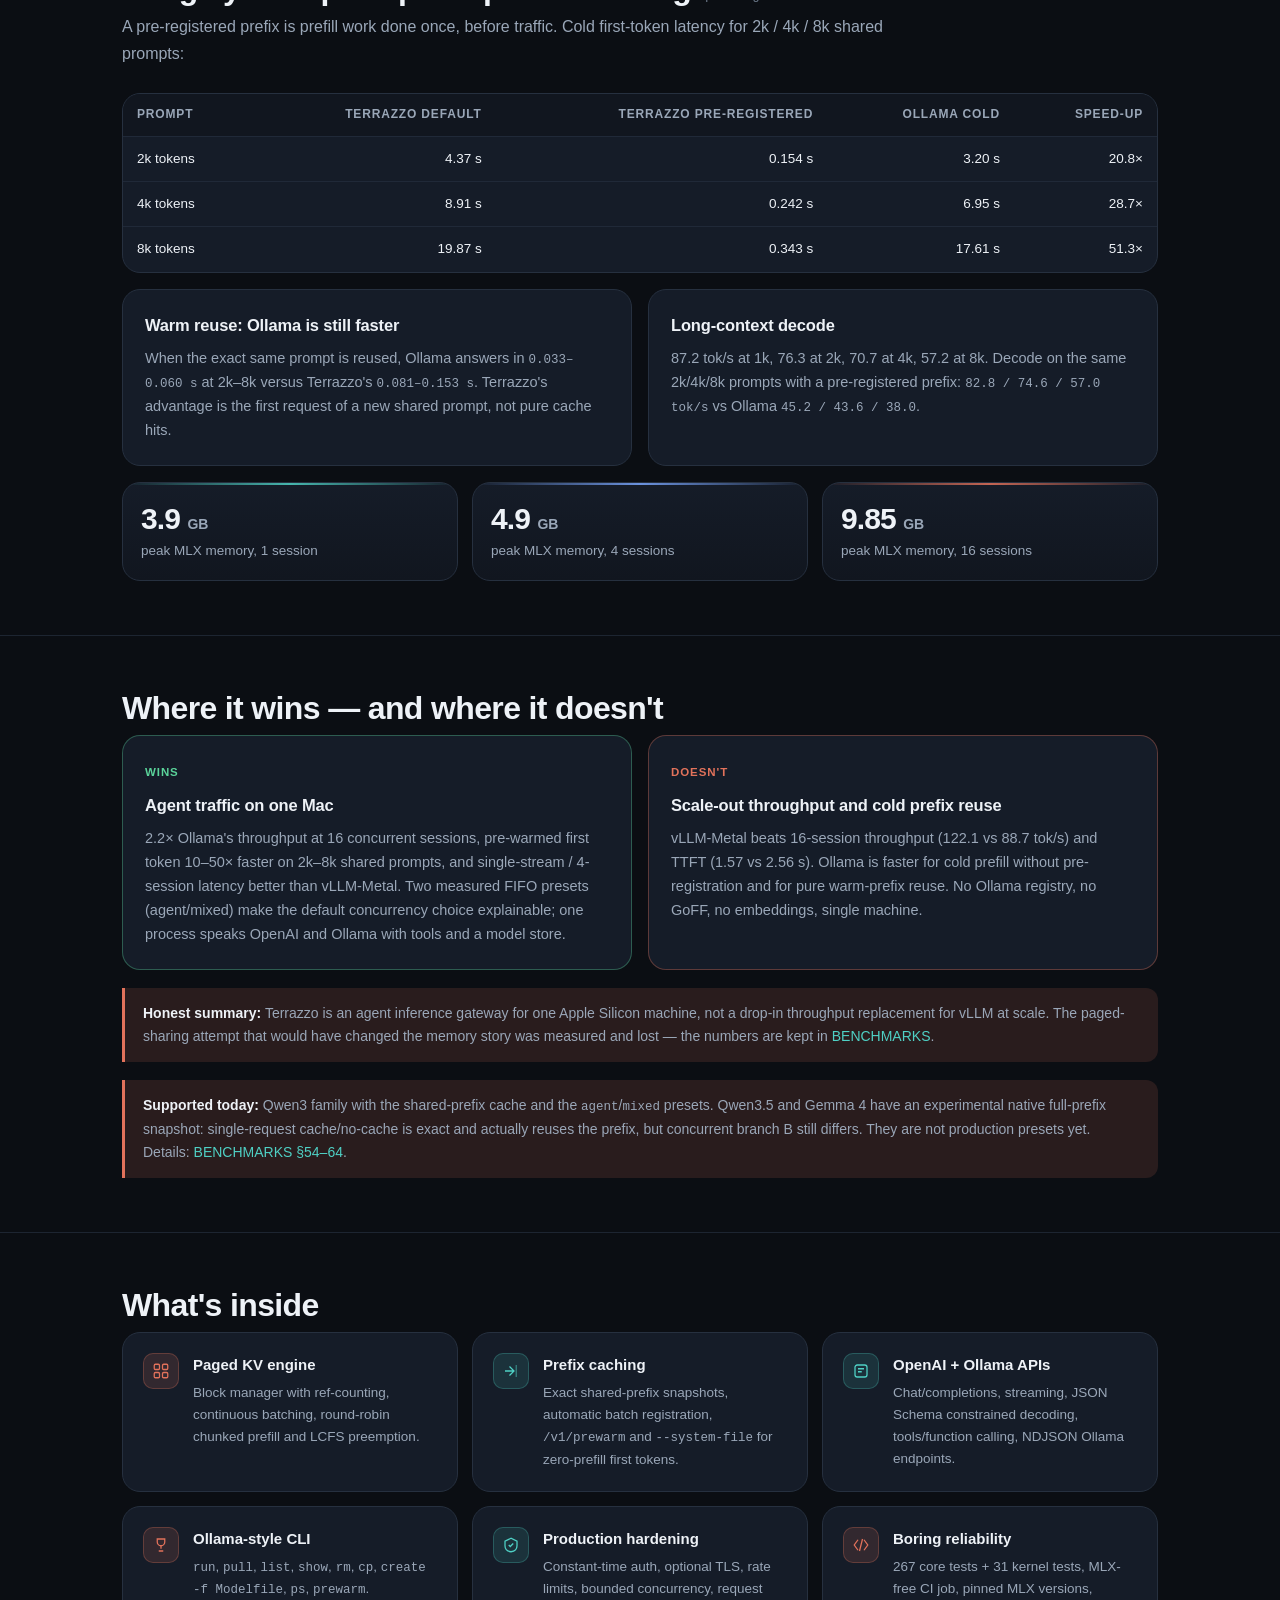
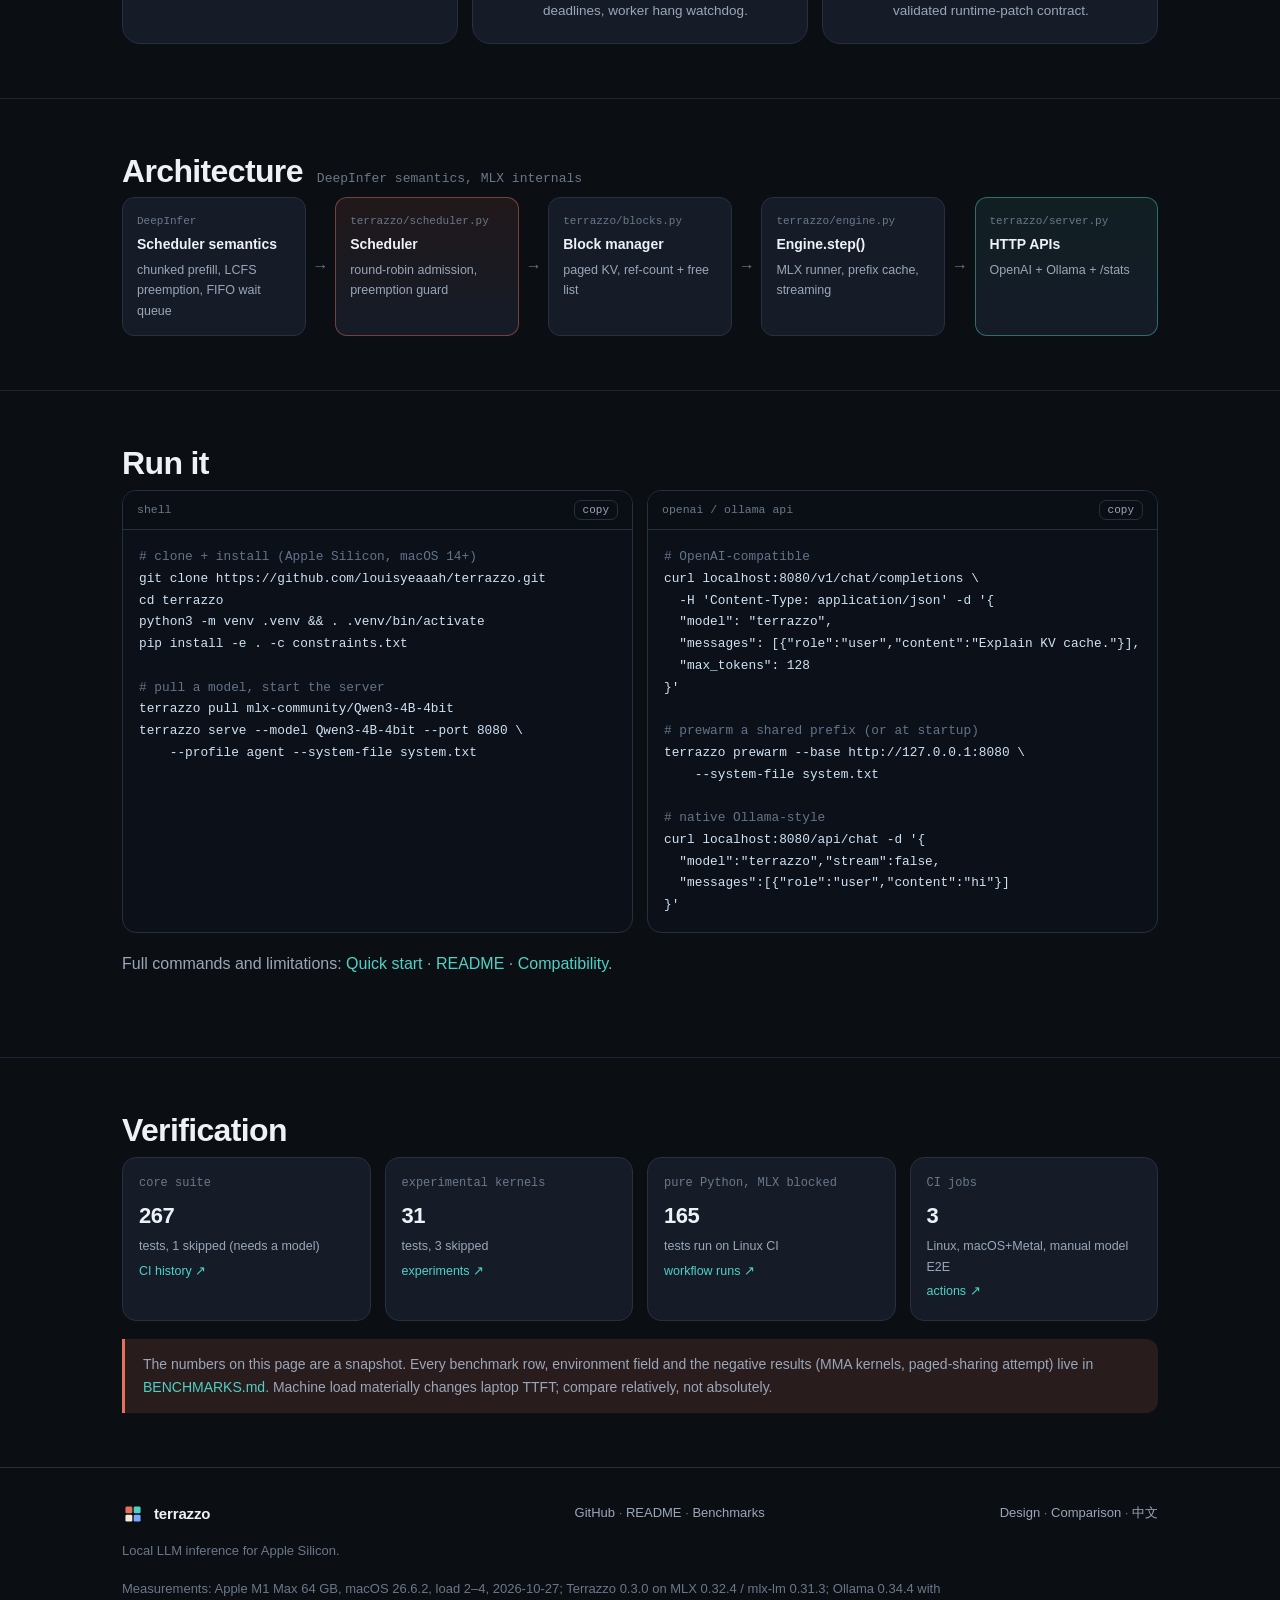
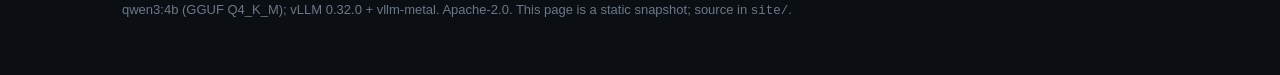
==== commit beed9621: "clean: remove DoSA experiment and obsolete bench scripts - drop certificate policy/fields, certifica" ====
--- a/site/index.html
+++ b/site/index.html
@@ -88,9 +88,9 @@
           <div class="x">2.2× Ollama (40.6)</div>
         </div>
         <div class="stat" style="--accent: var(--green)">
-          <div class="k">268 <small>+ 31 tests</small></div>
+          <div class="k">267 <small>+ 31 tests</small></div>
           <div class="l">core + experimental kernels</div>
-          <div class="x">CI green · 166 pure-Python</div>
+          <div class="x">CI green · 165 pure-Python</div>
         </div>
       </div>
       <div class="callout">
@@ -114,7 +114,7 @@
         <div class="t-item"><div class="d">SERVE</div><h4>Prefix cache + APIs</h4><p>Exact shared-prefix snapshots, <span class="mono">/v1/prewarm</span>, OpenAI + Ollama endpoints, CLI and Modelfile.</p></div>
         <div class="t-item"><div class="d">AGENT FIX</div><h4>16-session TTFT</h4><p>Pre-registration + <span class="mono">--profile agent</span> cut p50 first-token latency from <b>8–11 s to 2.56 s</b> at 16 sessions.</p></div>
         <div class="t-item"><div class="d">PRODUCTIZE</div><h4>v0.3.0 → Terrazzo</h4><p>Model store, <span class="mono">terrazzo</span> CLI, dual-language docs, pinned dependencies and head-to-head benchmarks.</p></div>
-        <div class="t-item"><div class="d">HARDEN</div><h4>Review-driven reliability</h4><p>Request deadlines, body/concurrency limits, HTTP hardening, hang watchdog, TLS, <b>268 core + 31 kernel tests</b>, Linux + macOS CI.</p></div>
+        <div class="t-item"><div class="d">HARDEN</div><h4>Review-driven reliability</h4><p>Request deadlines, body/concurrency limits, HTTP hardening, hang watchdog, TLS, <b>267 core + 31 kernel tests</b>, Linux + macOS CI.</p></div>
         <div class="t-item"><div class="d">MEASURE</div><h4>Honest re-measurement</h4><p>Quiet-machine rerun with true token counts: <b>1.51×</b> Ollama decode, <b>2.2×</b> agent throughput; vLLM-Metal leads at 16 sessions.</p></div>
       </div>
     </div>
@@ -360,7 +360,7 @@
         </div>
         <div class="feature">
           <span class="ico terra" aria-hidden="true"><svg viewBox="0 0 24 24"><path d="M8 5 3 12l5 7M16 5l5 7-5 7M14 4l-4 16"/></svg></span>
-          <div><h4>Boring reliability</h4><p>268 core tests + 31 kernel tests, MLX-free CI job, pinned MLX versions, validated runtime-patch contract.</p></div>
+          <div><h4>Boring reliability</h4><p>267 core tests + 31 kernel tests, MLX-free CI job, pinned MLX versions, validated runtime-patch contract.</p></div>
         </div>
       </div>
     </div>
@@ -440,9 +440,9 @@
         <h2 id="val-title">Verification</h2>
       </div>
       <div class="validation">
-        <div class="vcard"><div class="n">core suite</div><div class="v">268</div><div class="s">tests, 1 skipped (needs a model)</div><a href="https://github.com/louisyeaaah/terrazzo/actions/workflows/ci.yml">CI history ↗</a></div>
+        <div class="vcard"><div class="n">core suite</div><div class="v">267</div><div class="s">tests, 1 skipped (needs a model)</div><a href="https://github.com/louisyeaaah/terrazzo/actions/workflows/ci.yml">CI history ↗</a></div>
         <div class="vcard"><div class="n">experimental kernels</div><div class="v">31</div><div class="s">tests, 3 skipped</div><a href="https://github.com/louisyeaaah/terrazzo/tree/main/experiments">experiments ↗</a></div>
-        <div class="vcard"><div class="n">pure Python, MLX blocked</div><div class="v">166</div><div class="s">tests run on Linux CI</div><a href="https://github.com/louisyeaaah/terrazzo/actions/workflows/ci.yml">workflow runs ↗</a></div>
+        <div class="vcard"><div class="n">pure Python, MLX blocked</div><div class="v">165</div><div class="s">tests run on Linux CI</div><a href="https://github.com/louisyeaaah/terrazzo/actions/workflows/ci.yml">workflow runs ↗</a></div>
         <div class="vcard"><div class="n">CI jobs</div><div class="v">3</div><div class="s">Linux, macOS+Metal, manual model E2E</div><a href="https://github.com/louisyeaaah/terrazzo/actions">actions ↗</a></div>
       </div>
       <p class="callout">
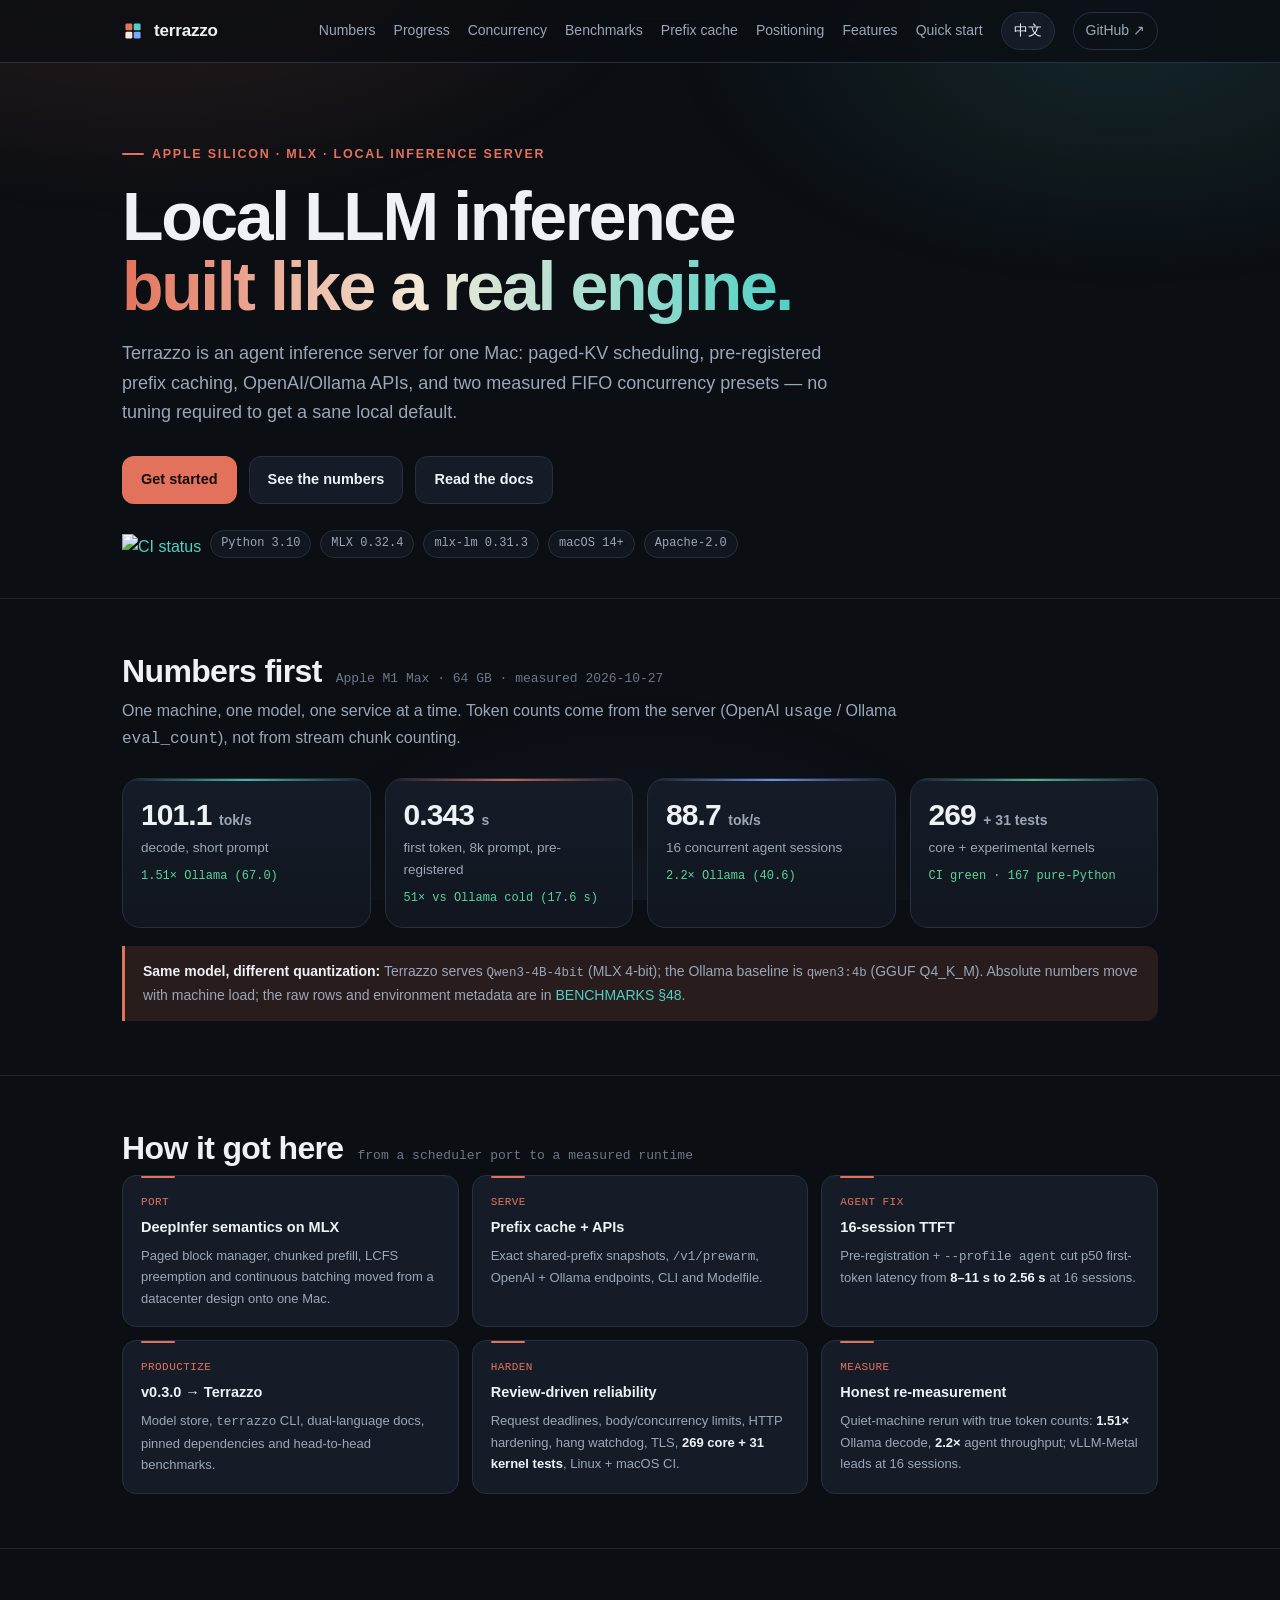
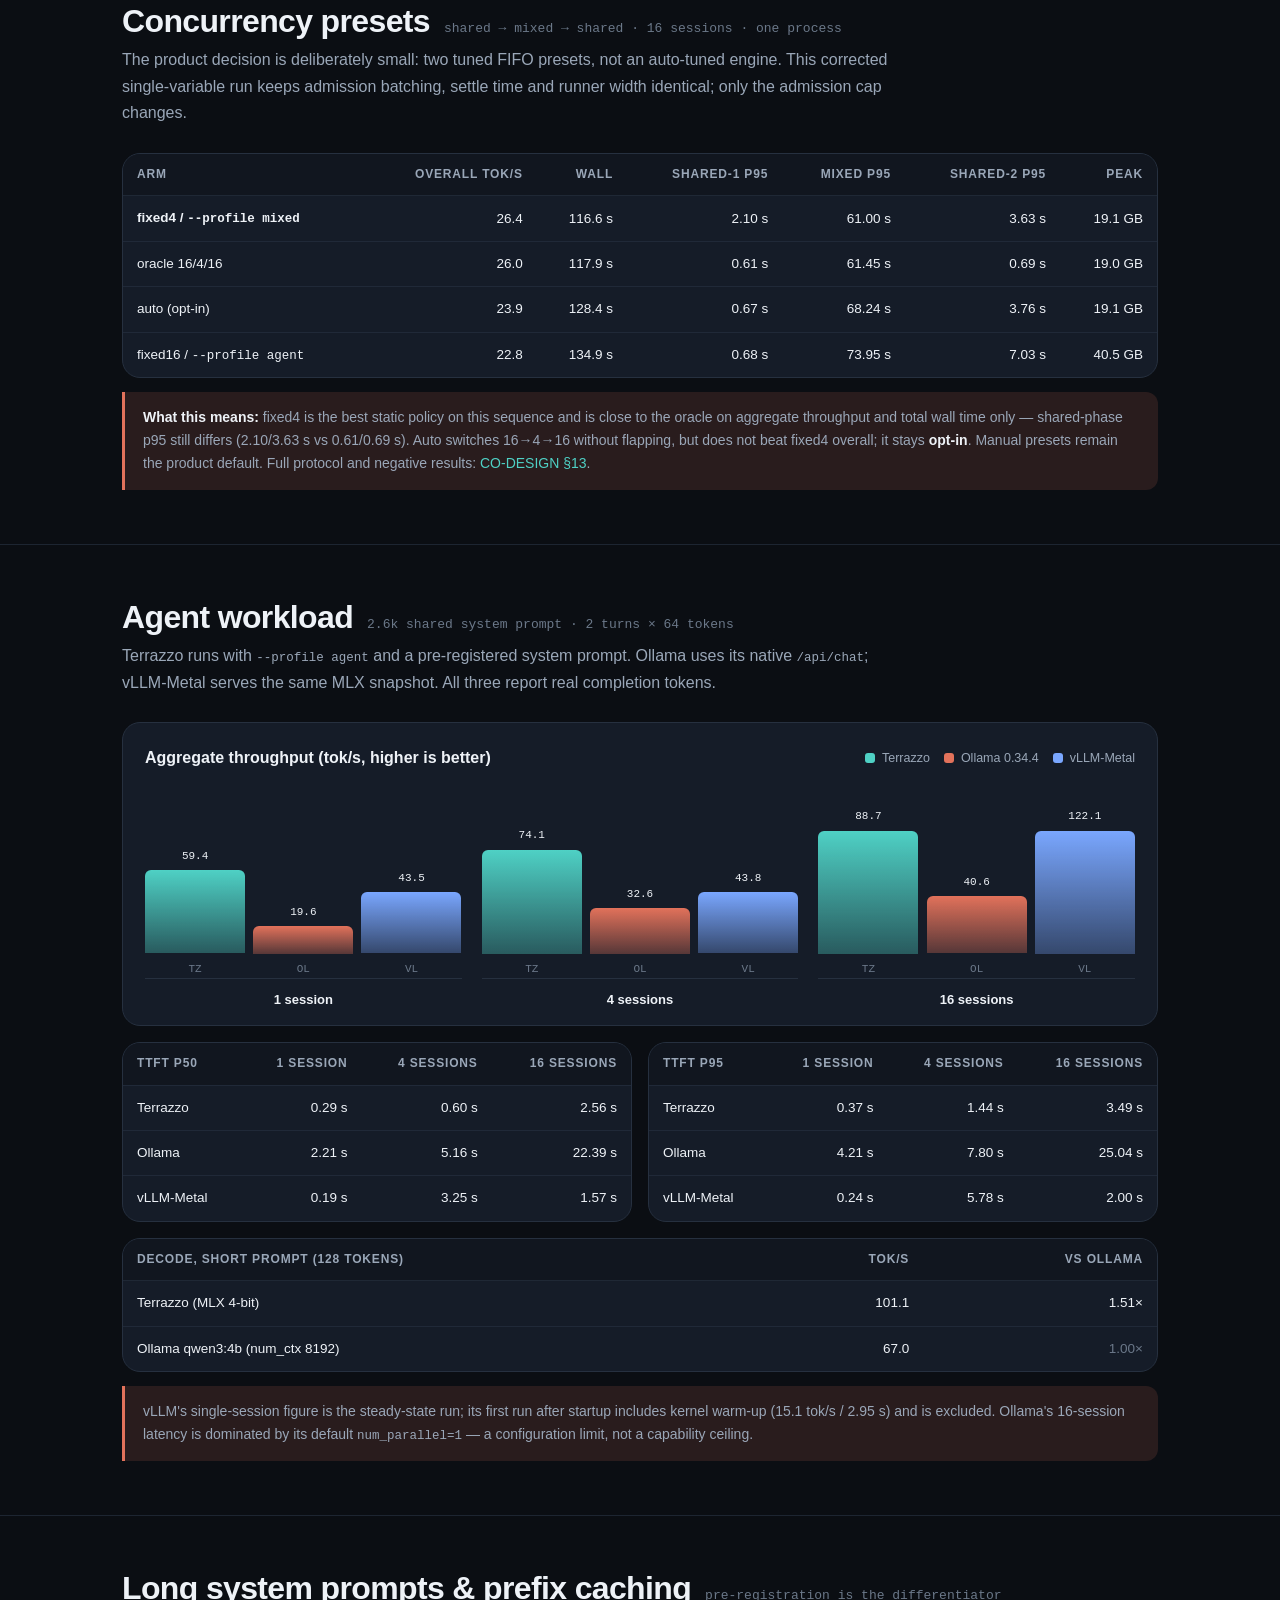
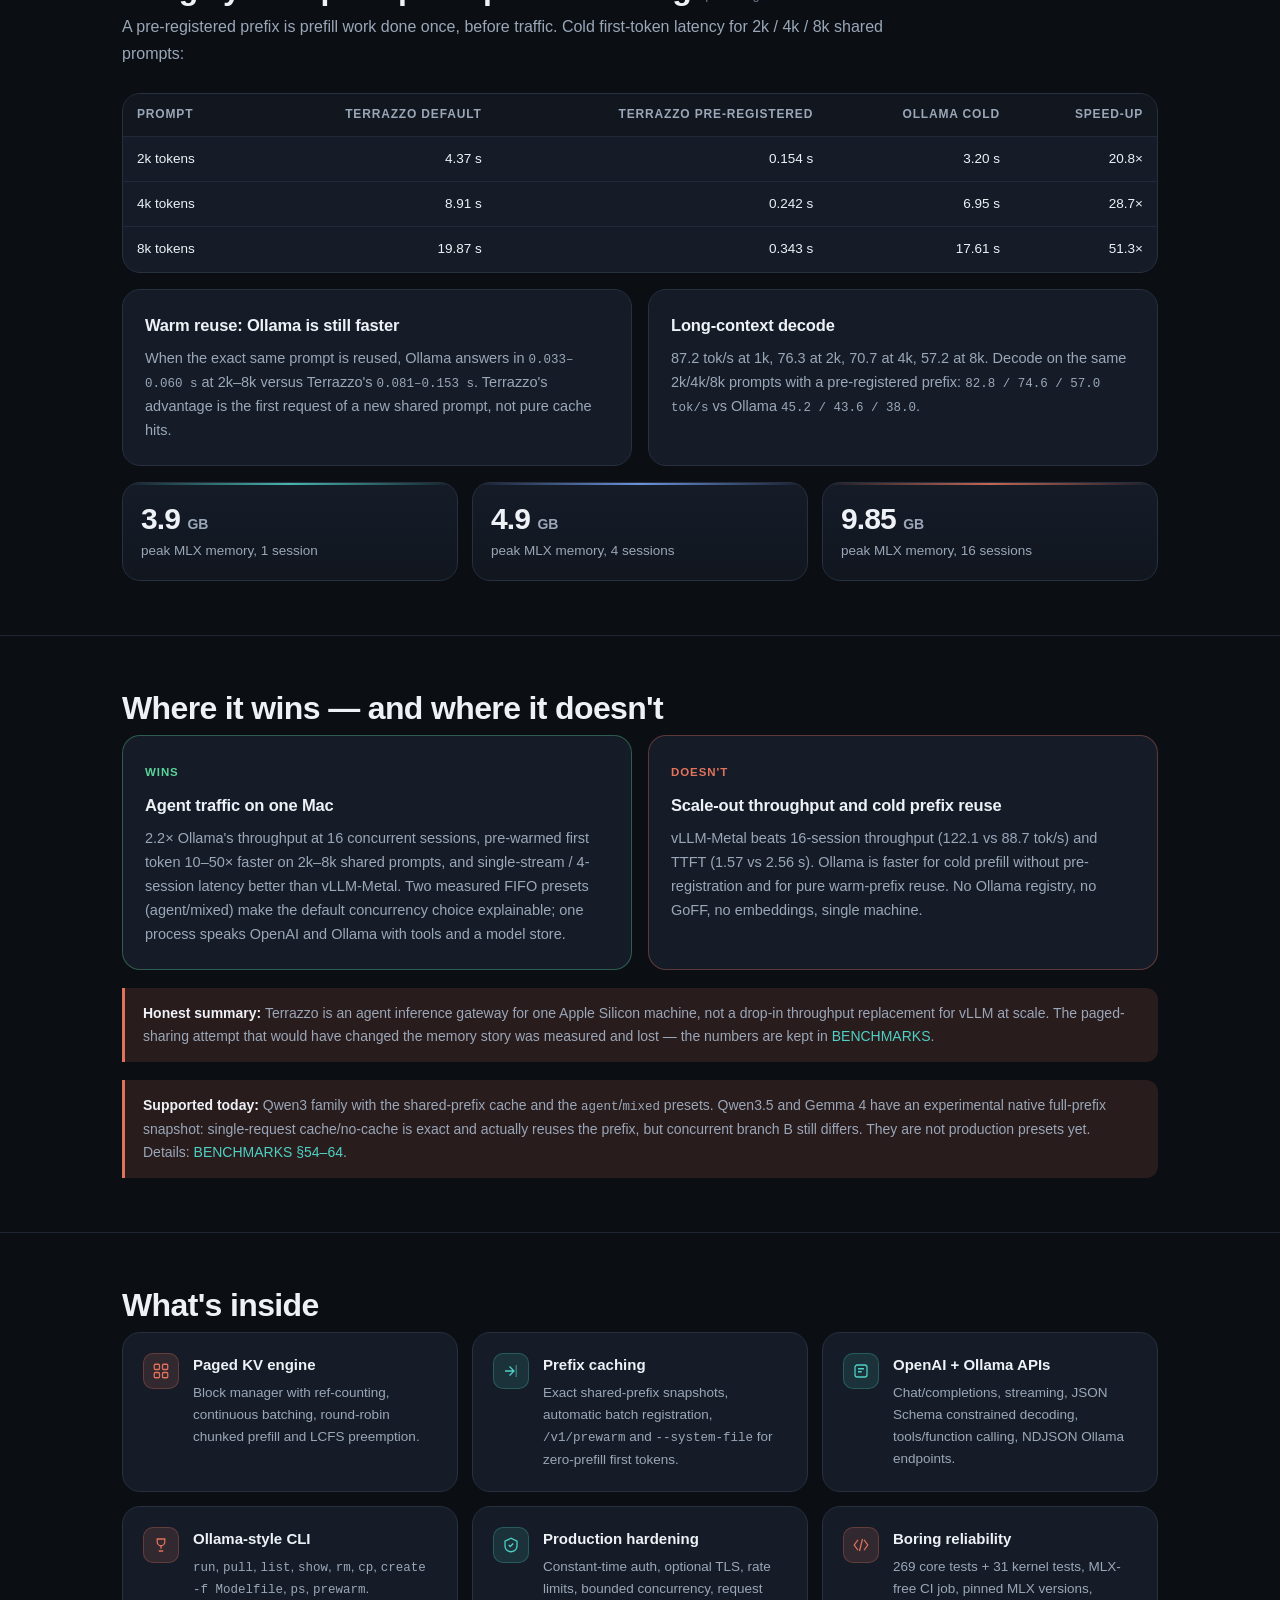
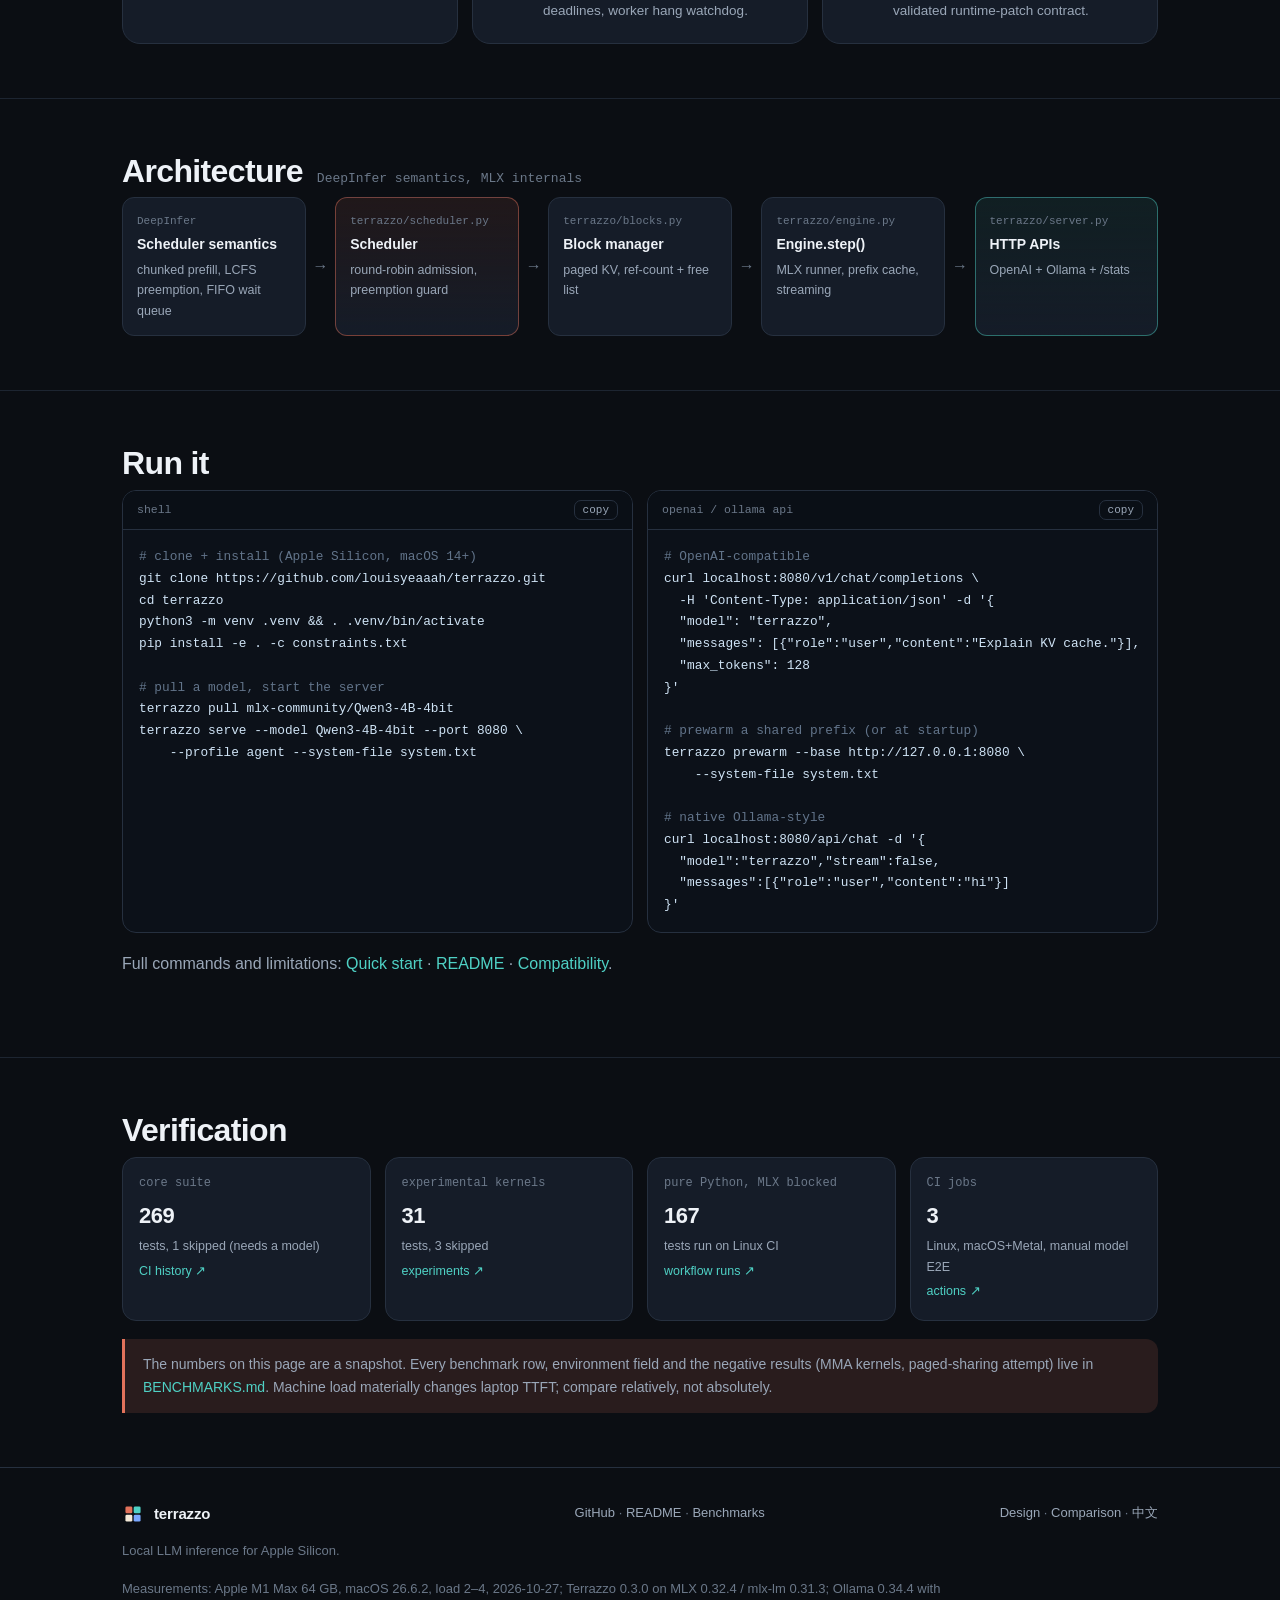
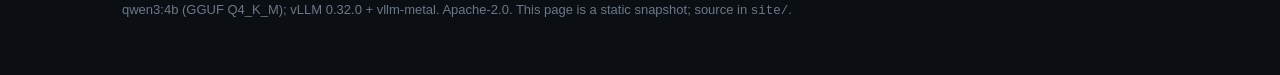
==== commit c560885c: "agent acceptance: stop calling keyword hits success - run_task now records keyword_pass, tool_trace_" ====
--- a/site/index.html
+++ b/site/index.html
@@ -88,9 +88,9 @@
           <div class="x">2.2× Ollama (40.6)</div>
         </div>
         <div class="stat" style="--accent: var(--green)">
-          <div class="k">267 <small>+ 31 tests</small></div>
+          <div class="k">269 <small>+ 31 tests</small></div>
           <div class="l">core + experimental kernels</div>
-          <div class="x">CI green · 165 pure-Python</div>
+          <div class="x">CI green · 167 pure-Python</div>
         </div>
       </div>
       <div class="callout">
@@ -114,7 +114,7 @@
         <div class="t-item"><div class="d">SERVE</div><h4>Prefix cache + APIs</h4><p>Exact shared-prefix snapshots, <span class="mono">/v1/prewarm</span>, OpenAI + Ollama endpoints, CLI and Modelfile.</p></div>
         <div class="t-item"><div class="d">AGENT FIX</div><h4>16-session TTFT</h4><p>Pre-registration + <span class="mono">--profile agent</span> cut p50 first-token latency from <b>8–11 s to 2.56 s</b> at 16 sessions.</p></div>
         <div class="t-item"><div class="d">PRODUCTIZE</div><h4>v0.3.0 → Terrazzo</h4><p>Model store, <span class="mono">terrazzo</span> CLI, dual-language docs, pinned dependencies and head-to-head benchmarks.</p></div>
-        <div class="t-item"><div class="d">HARDEN</div><h4>Review-driven reliability</h4><p>Request deadlines, body/concurrency limits, HTTP hardening, hang watchdog, TLS, <b>267 core + 31 kernel tests</b>, Linux + macOS CI.</p></div>
+        <div class="t-item"><div class="d">HARDEN</div><h4>Review-driven reliability</h4><p>Request deadlines, body/concurrency limits, HTTP hardening, hang watchdog, TLS, <b>269 core + 31 kernel tests</b>, Linux + macOS CI.</p></div>
         <div class="t-item"><div class="d">MEASURE</div><h4>Honest re-measurement</h4><p>Quiet-machine rerun with true token counts: <b>1.51×</b> Ollama decode, <b>2.2×</b> agent throughput; vLLM-Metal leads at 16 sessions.</p></div>
       </div>
     </div>
@@ -360,7 +360,7 @@
         </div>
         <div class="feature">
           <span class="ico terra" aria-hidden="true"><svg viewBox="0 0 24 24"><path d="M8 5 3 12l5 7M16 5l5 7-5 7M14 4l-4 16"/></svg></span>
-          <div><h4>Boring reliability</h4><p>267 core tests + 31 kernel tests, MLX-free CI job, pinned MLX versions, validated runtime-patch contract.</p></div>
+          <div><h4>Boring reliability</h4><p>269 core tests + 31 kernel tests, MLX-free CI job, pinned MLX versions, validated runtime-patch contract.</p></div>
         </div>
       </div>
     </div>
@@ -440,9 +440,9 @@
         <h2 id="val-title">Verification</h2>
       </div>
       <div class="validation">
-        <div class="vcard"><div class="n">core suite</div><div class="v">267</div><div class="s">tests, 1 skipped (needs a model)</div><a href="https://github.com/louisyeaaah/terrazzo/actions/workflows/ci.yml">CI history ↗</a></div>
+        <div class="vcard"><div class="n">core suite</div><div class="v">269</div><div class="s">tests, 1 skipped (needs a model)</div><a href="https://github.com/louisyeaaah/terrazzo/actions/workflows/ci.yml">CI history ↗</a></div>
         <div class="vcard"><div class="n">experimental kernels</div><div class="v">31</div><div class="s">tests, 3 skipped</div><a href="https://github.com/louisyeaaah/terrazzo/tree/main/experiments">experiments ↗</a></div>
-        <div class="vcard"><div class="n">pure Python, MLX blocked</div><div class="v">165</div><div class="s">tests run on Linux CI</div><a href="https://github.com/louisyeaaah/terrazzo/actions/workflows/ci.yml">workflow runs ↗</a></div>
+        <div class="vcard"><div class="n">pure Python, MLX blocked</div><div class="v">167</div><div class="s">tests run on Linux CI</div><a href="https://github.com/louisyeaaah/terrazzo/actions/workflows/ci.yml">workflow runs ↗</a></div>
         <div class="vcard"><div class="n">CI jobs</div><div class="v">3</div><div class="s">Linux, macOS+Metal, manual model E2E</div><a href="https://github.com/louisyeaaah/terrazzo/actions">actions ↗</a></div>
       </div>
       <p class="callout">
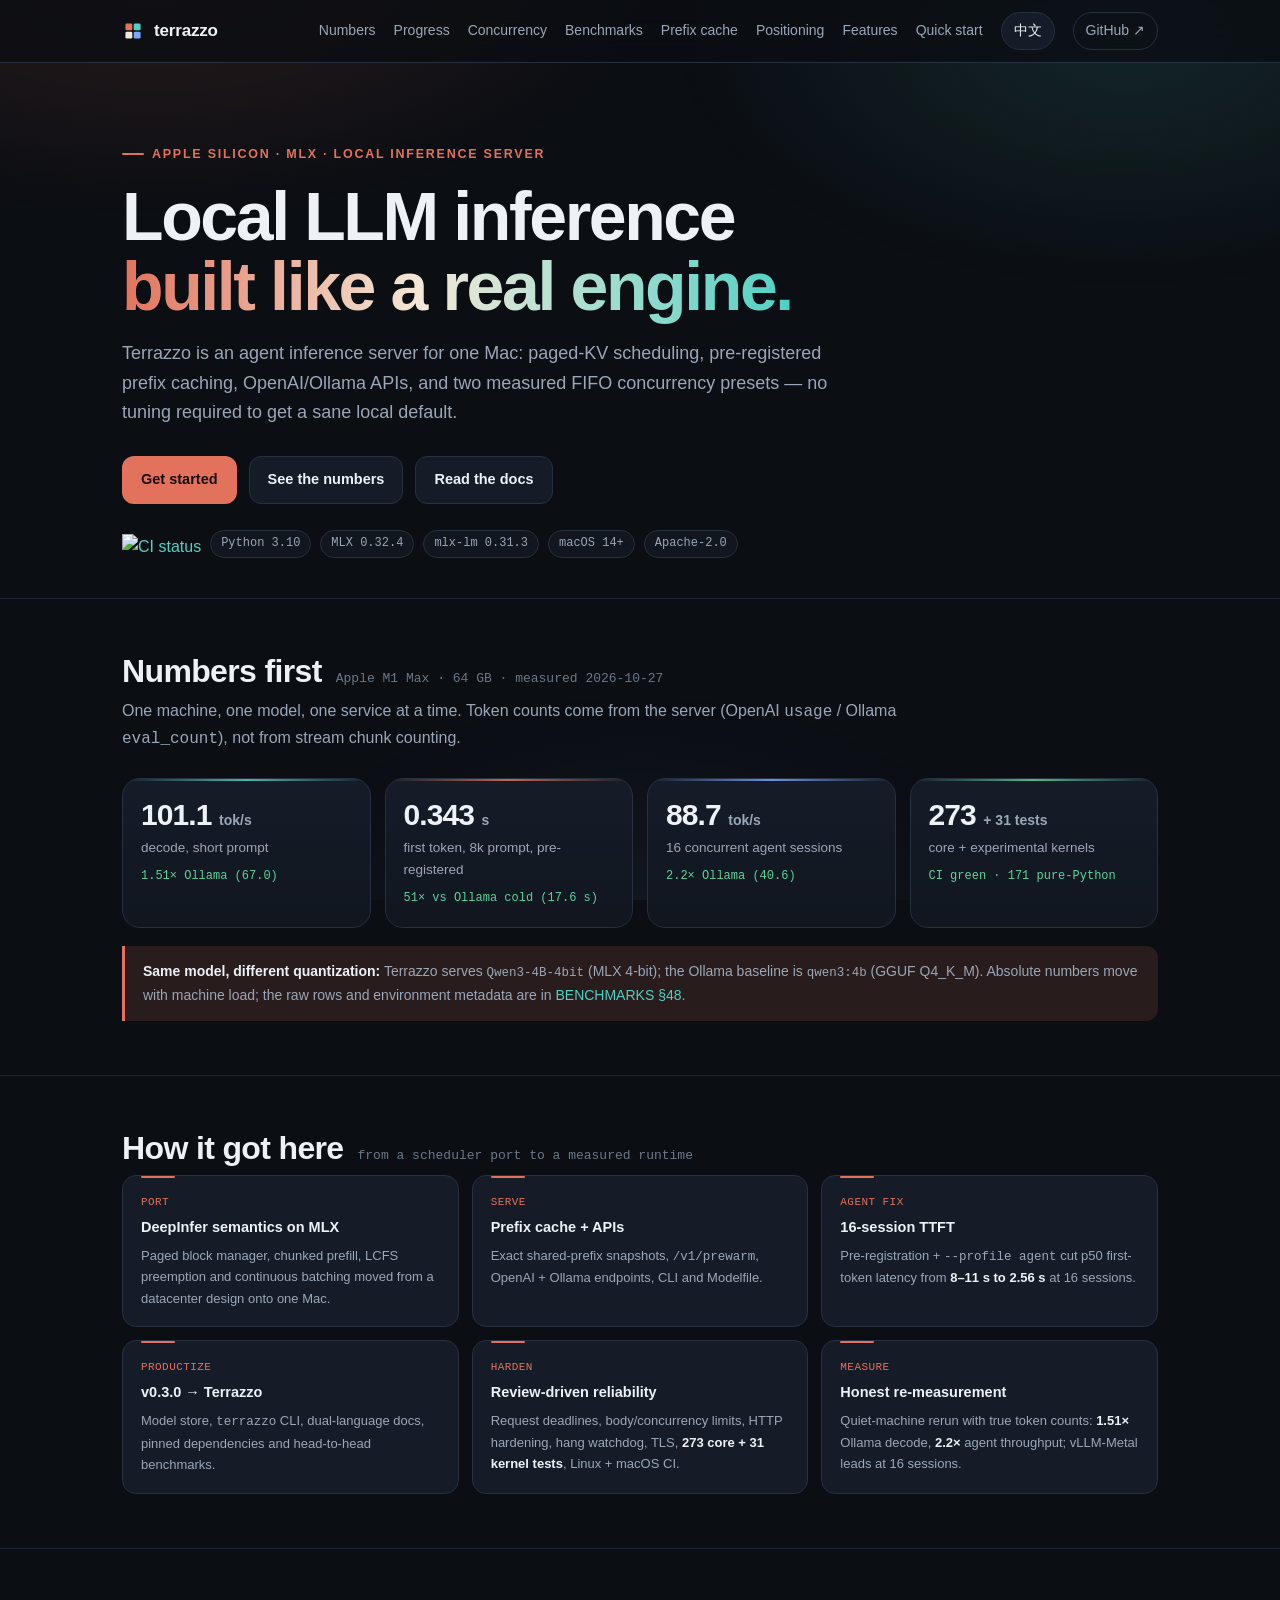
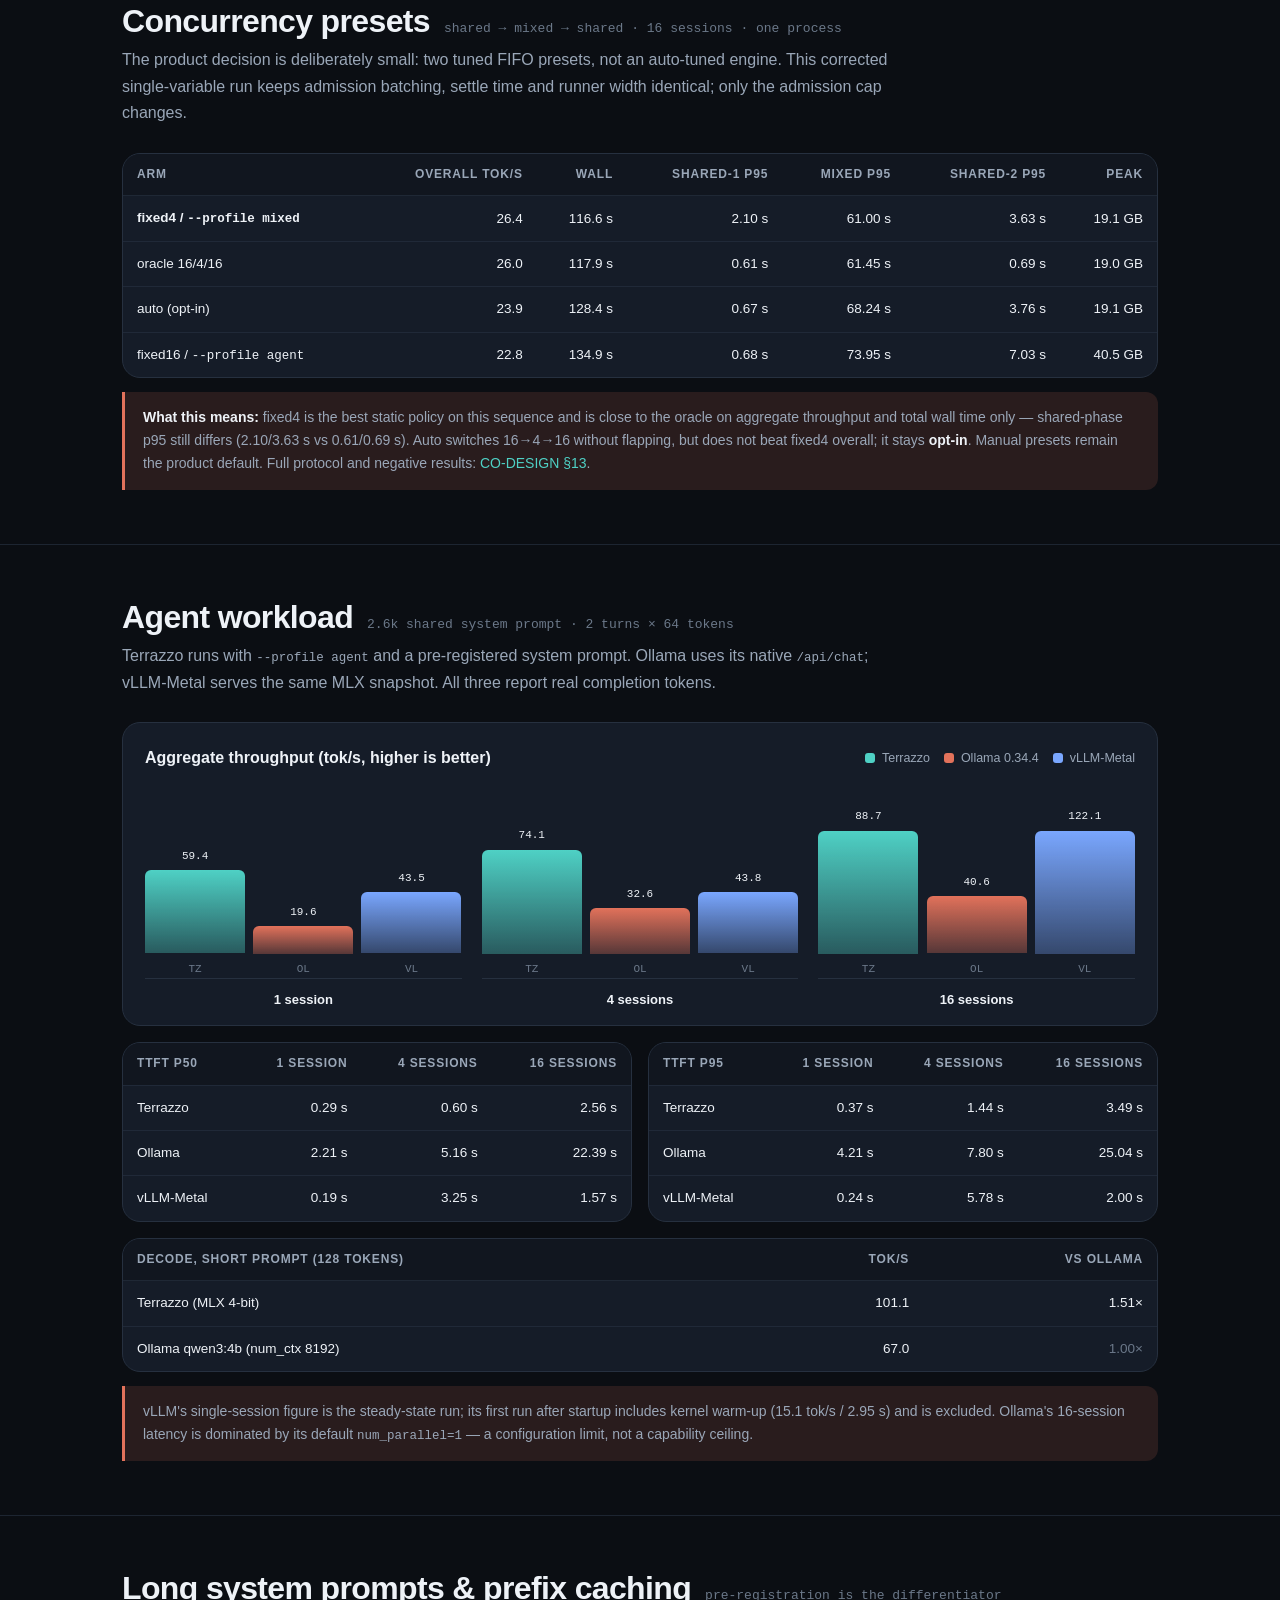
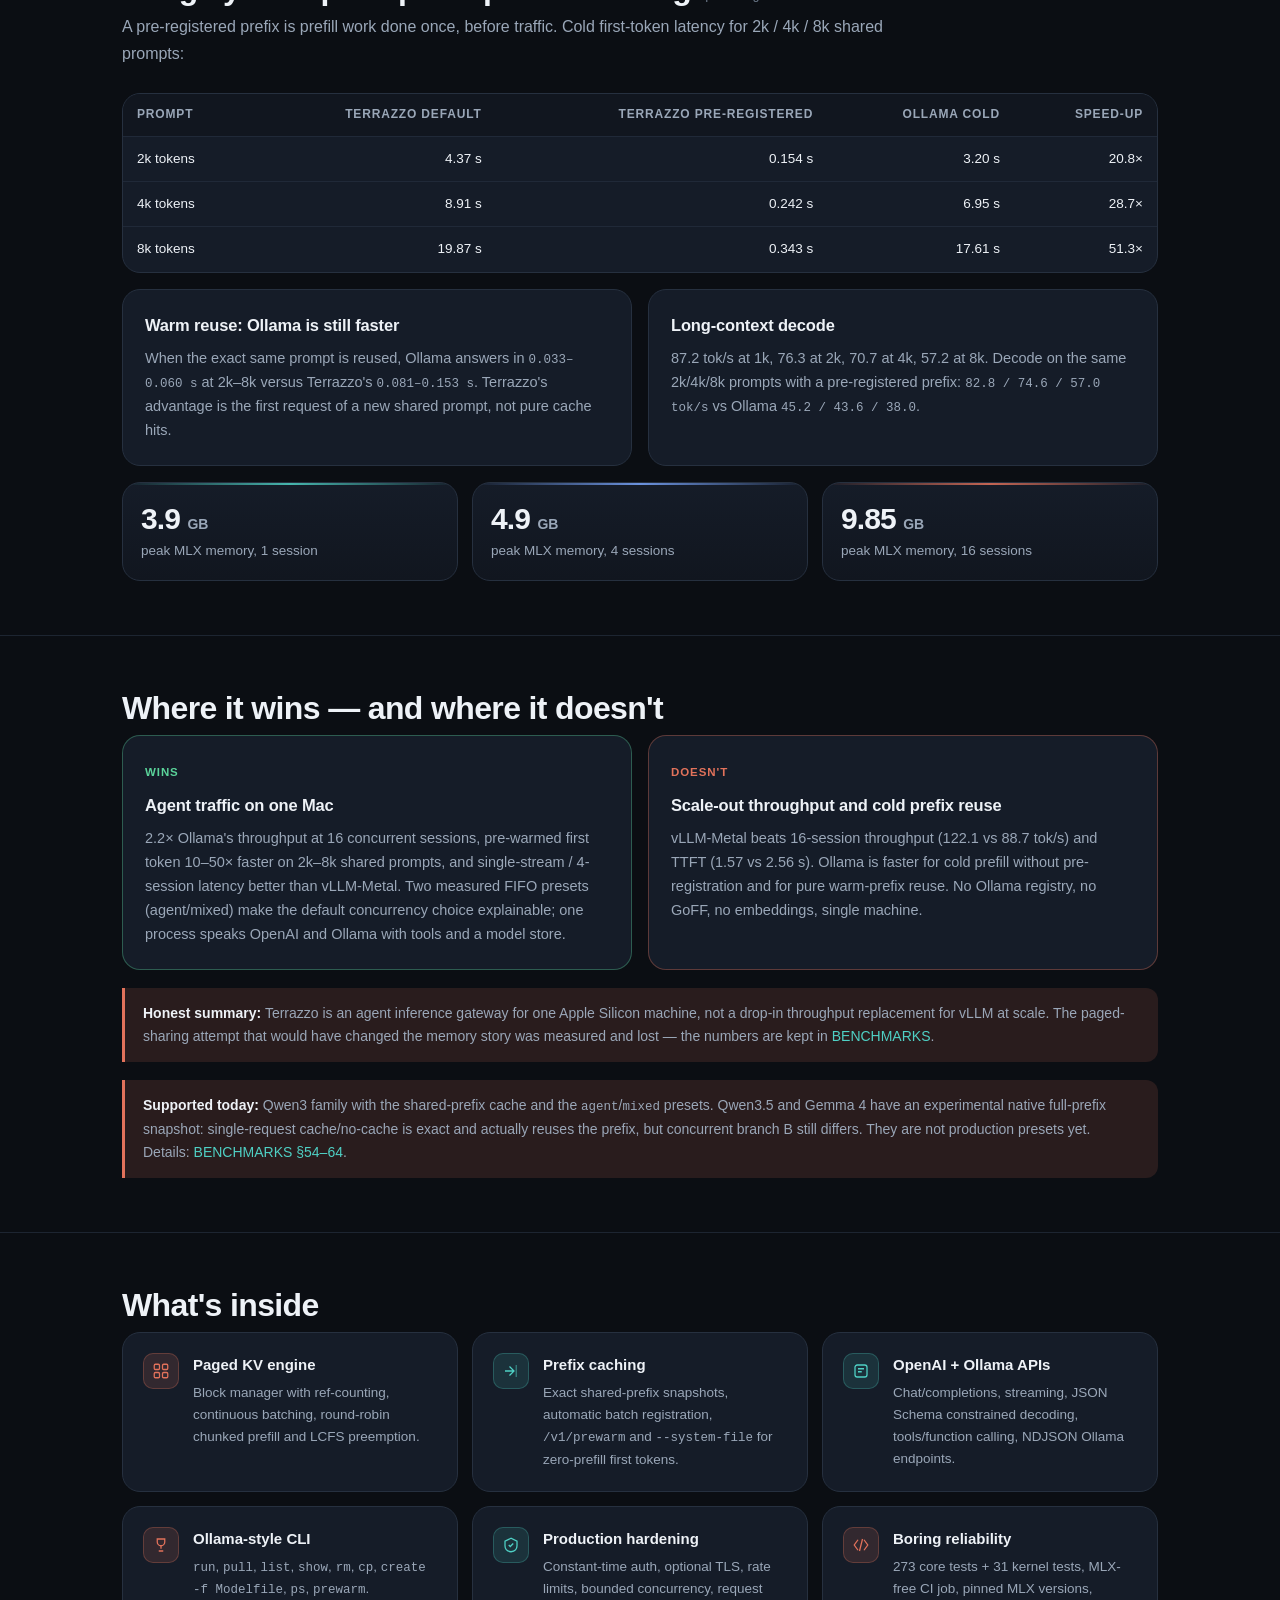
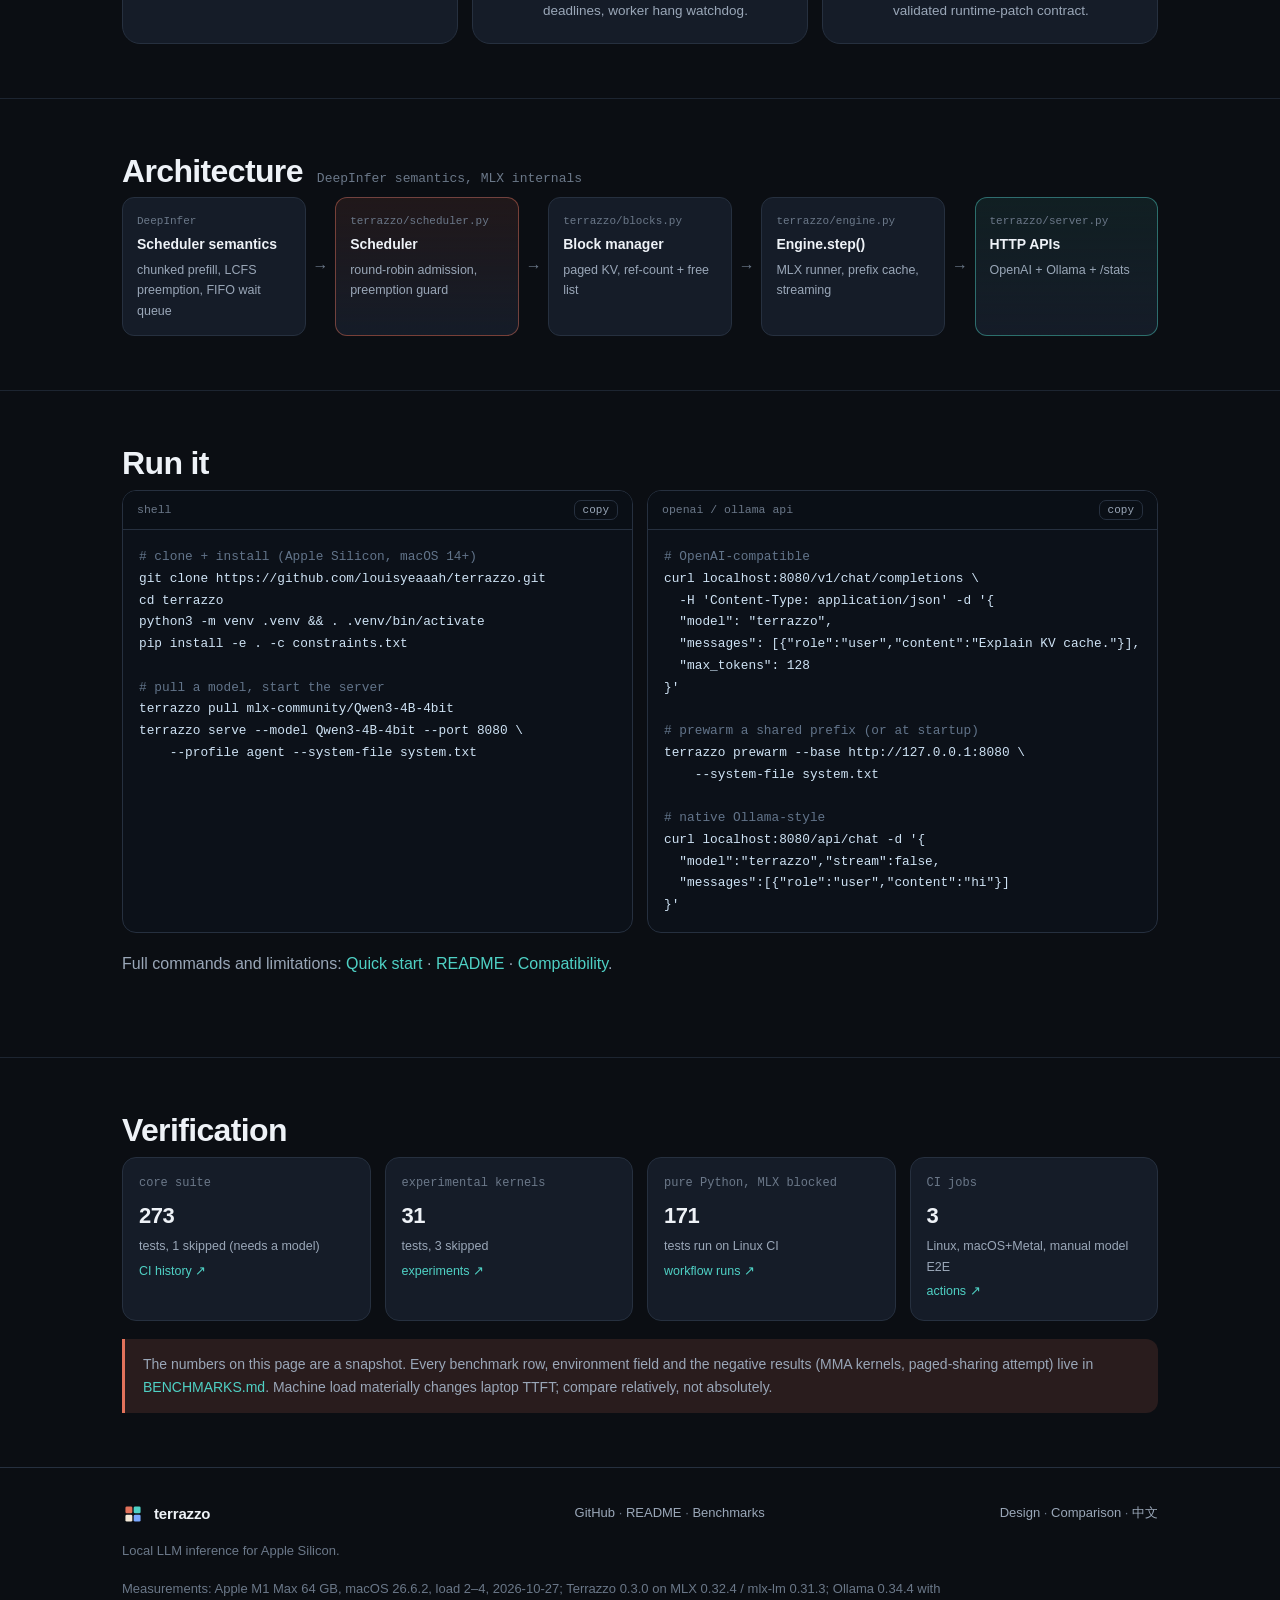
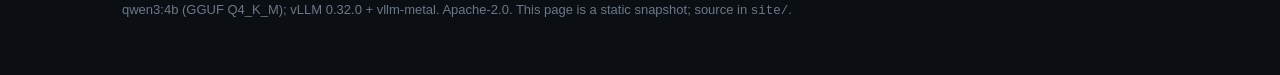
==== commit e5090694: "agent acceptance: reject missing active and pending tool calls - reliability requires explicit prefi" ====
--- a/site/index.html
+++ b/site/index.html
@@ -88,9 +88,9 @@
           <div class="x">2.2× Ollama (40.6)</div>
         </div>
         <div class="stat" style="--accent: var(--green)">
-          <div class="k">269 <small>+ 31 tests</small></div>
+          <div class="k">273 <small>+ 31 tests</small></div>
           <div class="l">core + experimental kernels</div>
-          <div class="x">CI green · 167 pure-Python</div>
+          <div class="x">CI green · 171 pure-Python</div>
         </div>
       </div>
       <div class="callout">
@@ -114,7 +114,7 @@
         <div class="t-item"><div class="d">SERVE</div><h4>Prefix cache + APIs</h4><p>Exact shared-prefix snapshots, <span class="mono">/v1/prewarm</span>, OpenAI + Ollama endpoints, CLI and Modelfile.</p></div>
         <div class="t-item"><div class="d">AGENT FIX</div><h4>16-session TTFT</h4><p>Pre-registration + <span class="mono">--profile agent</span> cut p50 first-token latency from <b>8–11 s to 2.56 s</b> at 16 sessions.</p></div>
         <div class="t-item"><div class="d">PRODUCTIZE</div><h4>v0.3.0 → Terrazzo</h4><p>Model store, <span class="mono">terrazzo</span> CLI, dual-language docs, pinned dependencies and head-to-head benchmarks.</p></div>
-        <div class="t-item"><div class="d">HARDEN</div><h4>Review-driven reliability</h4><p>Request deadlines, body/concurrency limits, HTTP hardening, hang watchdog, TLS, <b>269 core + 31 kernel tests</b>, Linux + macOS CI.</p></div>
+        <div class="t-item"><div class="d">HARDEN</div><h4>Review-driven reliability</h4><p>Request deadlines, body/concurrency limits, HTTP hardening, hang watchdog, TLS, <b>273 core + 31 kernel tests</b>, Linux + macOS CI.</p></div>
         <div class="t-item"><div class="d">MEASURE</div><h4>Honest re-measurement</h4><p>Quiet-machine rerun with true token counts: <b>1.51×</b> Ollama decode, <b>2.2×</b> agent throughput; vLLM-Metal leads at 16 sessions.</p></div>
       </div>
     </div>
@@ -360,7 +360,7 @@
         </div>
         <div class="feature">
           <span class="ico terra" aria-hidden="true"><svg viewBox="0 0 24 24"><path d="M8 5 3 12l5 7M16 5l5 7-5 7M14 4l-4 16"/></svg></span>
-          <div><h4>Boring reliability</h4><p>269 core tests + 31 kernel tests, MLX-free CI job, pinned MLX versions, validated runtime-patch contract.</p></div>
+          <div><h4>Boring reliability</h4><p>273 core tests + 31 kernel tests, MLX-free CI job, pinned MLX versions, validated runtime-patch contract.</p></div>
         </div>
       </div>
     </div>
@@ -440,9 +440,9 @@
         <h2 id="val-title">Verification</h2>
       </div>
       <div class="validation">
-        <div class="vcard"><div class="n">core suite</div><div class="v">269</div><div class="s">tests, 1 skipped (needs a model)</div><a href="https://github.com/louisyeaaah/terrazzo/actions/workflows/ci.yml">CI history ↗</a></div>
+        <div class="vcard"><div class="n">core suite</div><div class="v">273</div><div class="s">tests, 1 skipped (needs a model)</div><a href="https://github.com/louisyeaaah/terrazzo/actions/workflows/ci.yml">CI history ↗</a></div>
         <div class="vcard"><div class="n">experimental kernels</div><div class="v">31</div><div class="s">tests, 3 skipped</div><a href="https://github.com/louisyeaaah/terrazzo/tree/main/experiments">experiments ↗</a></div>
-        <div class="vcard"><div class="n">pure Python, MLX blocked</div><div class="v">167</div><div class="s">tests run on Linux CI</div><a href="https://github.com/louisyeaaah/terrazzo/actions/workflows/ci.yml">workflow runs ↗</a></div>
+        <div class="vcard"><div class="n">pure Python, MLX blocked</div><div class="v">171</div><div class="s">tests run on Linux CI</div><a href="https://github.com/louisyeaaah/terrazzo/actions/workflows/ci.yml">workflow runs ↗</a></div>
         <div class="vcard"><div class="n">CI jobs</div><div class="v">3</div><div class="s">Linux, macOS+Metal, manual model E2E</div><a href="https://github.com/louisyeaaah/terrazzo/actions">actions ↗</a></div>
       </div>
       <p class="callout">
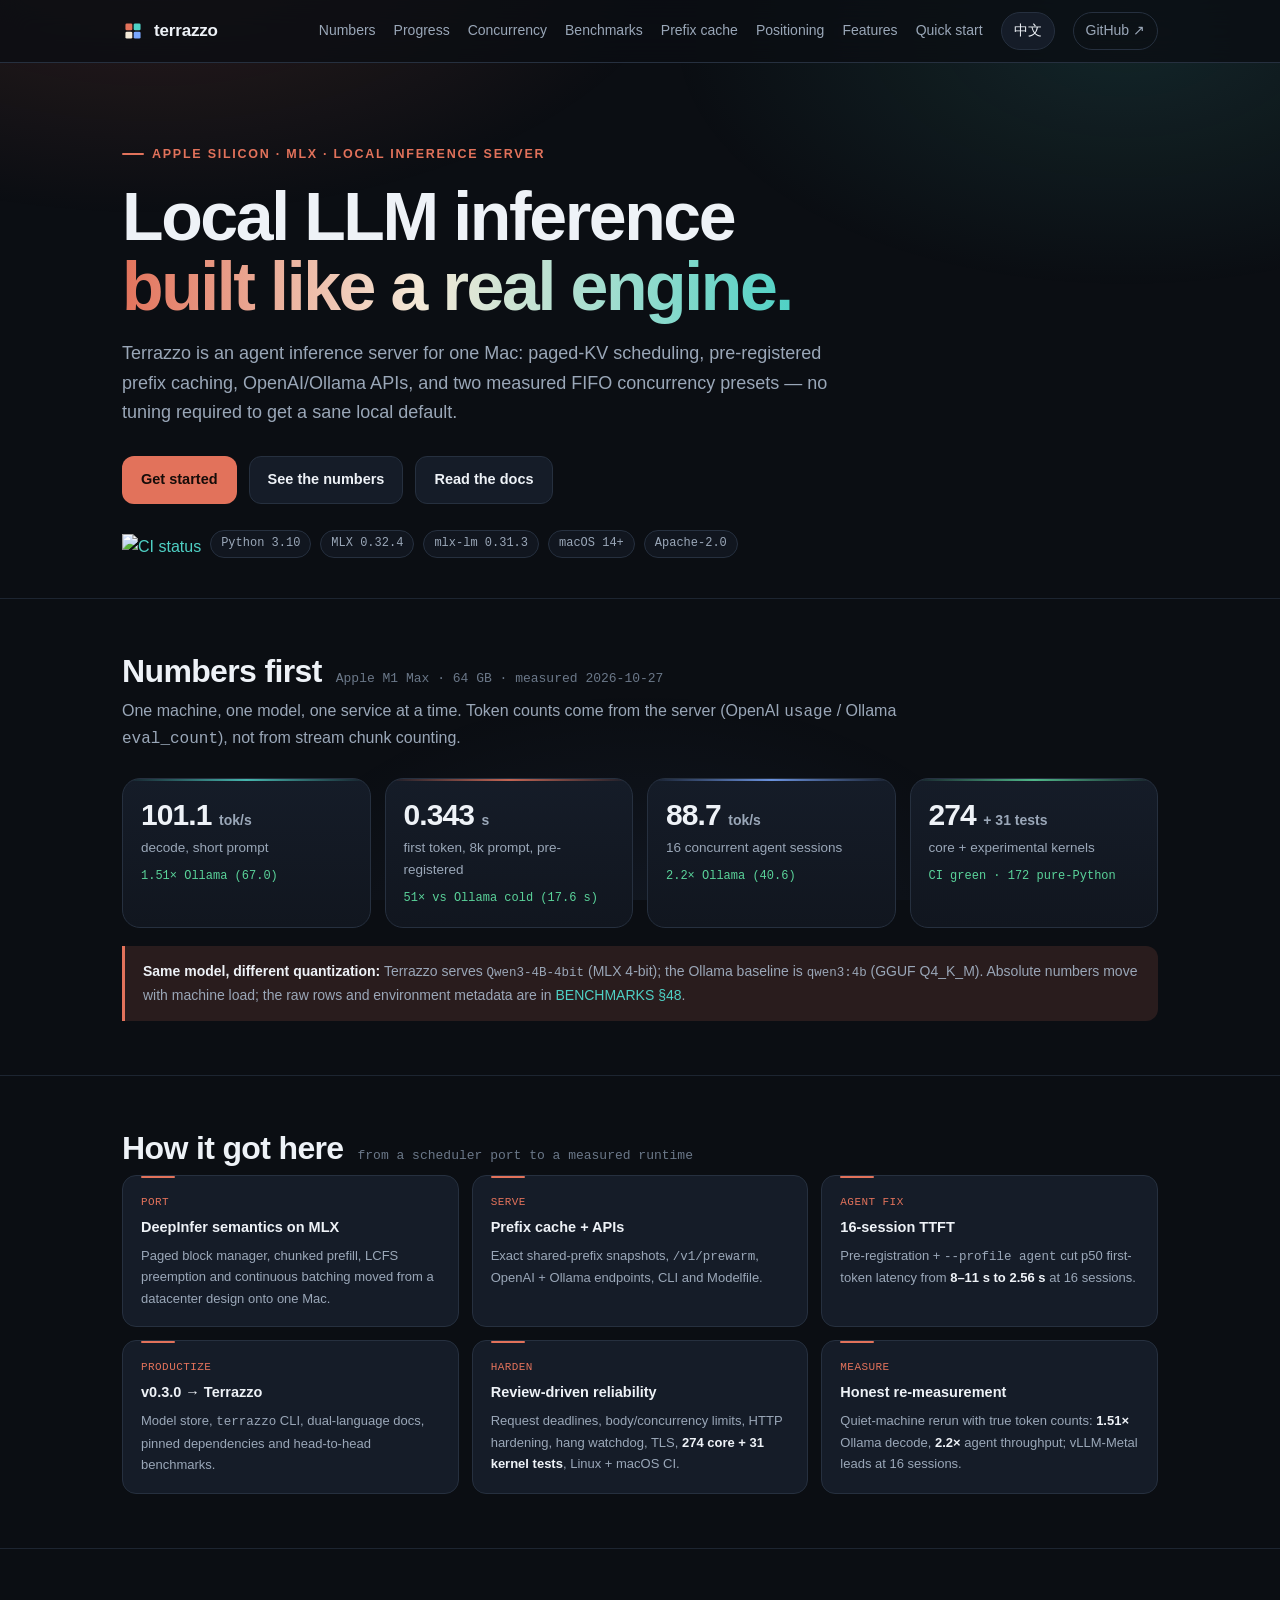
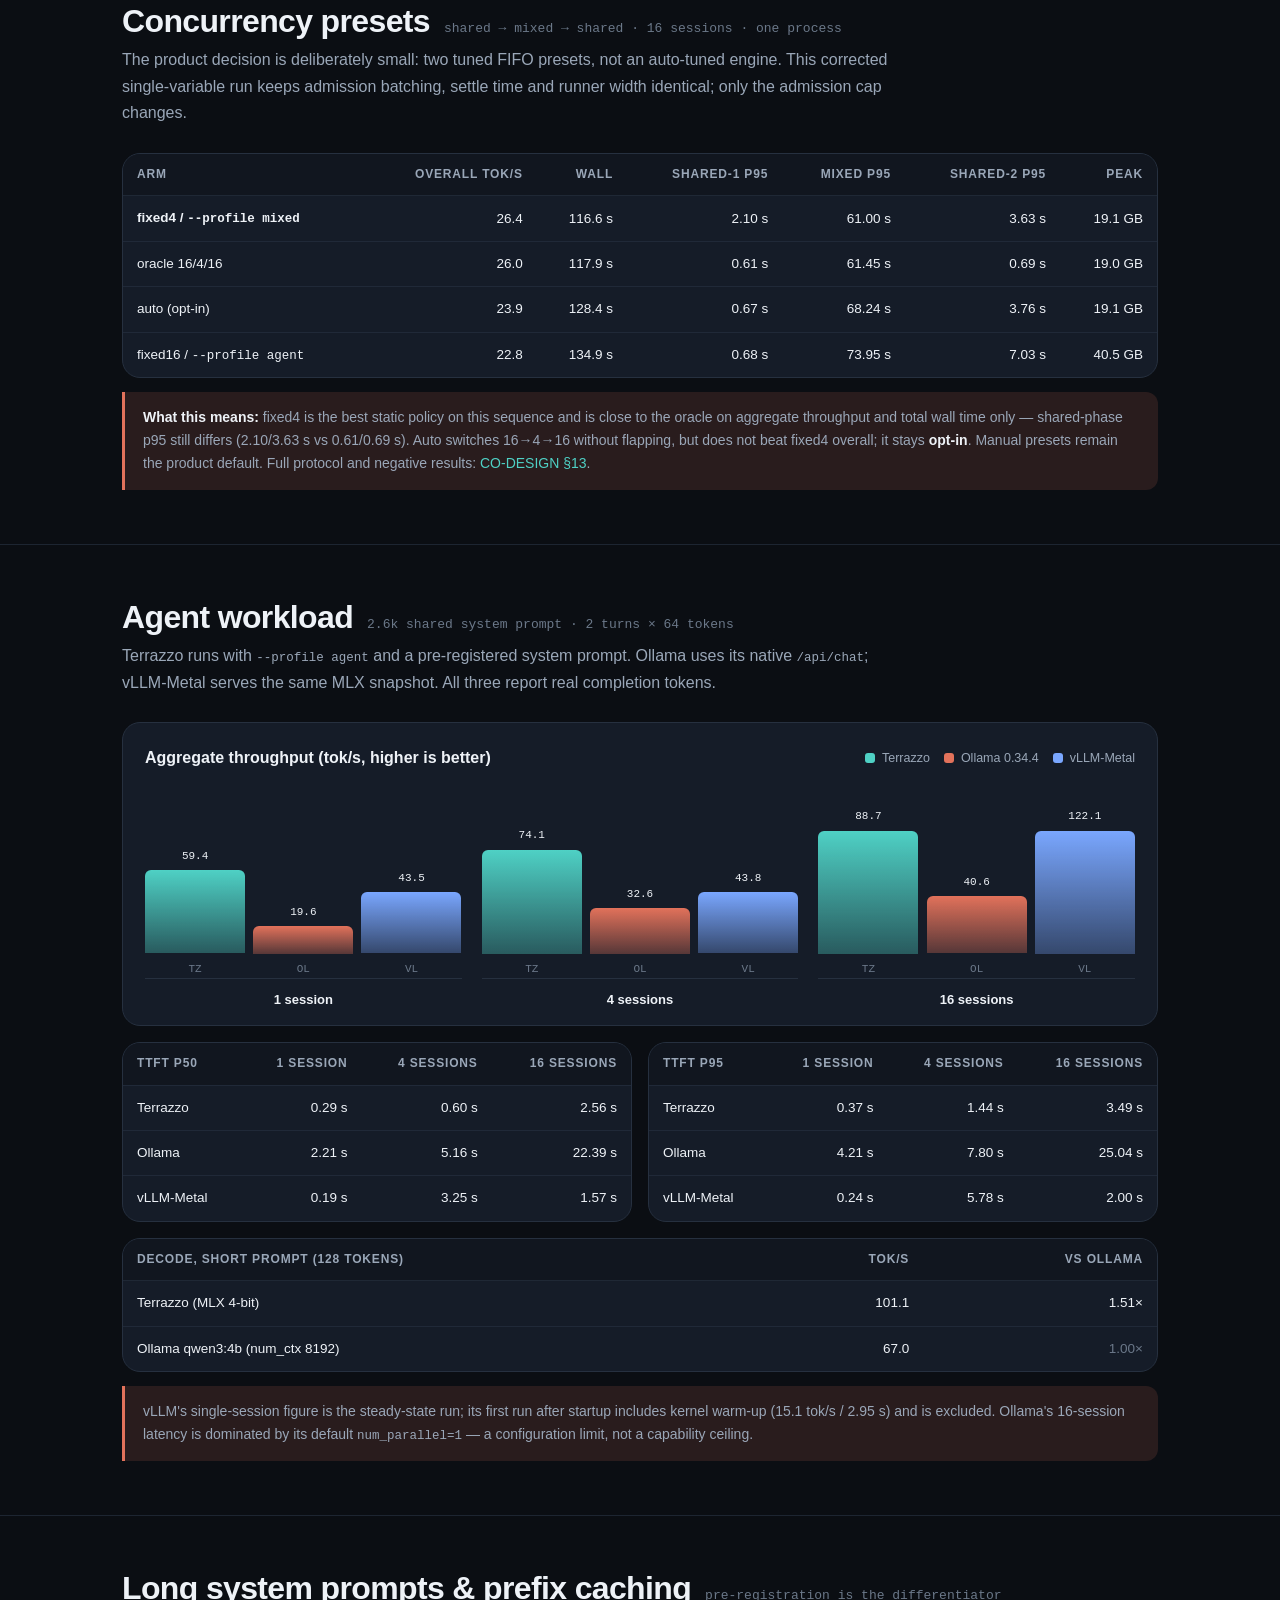
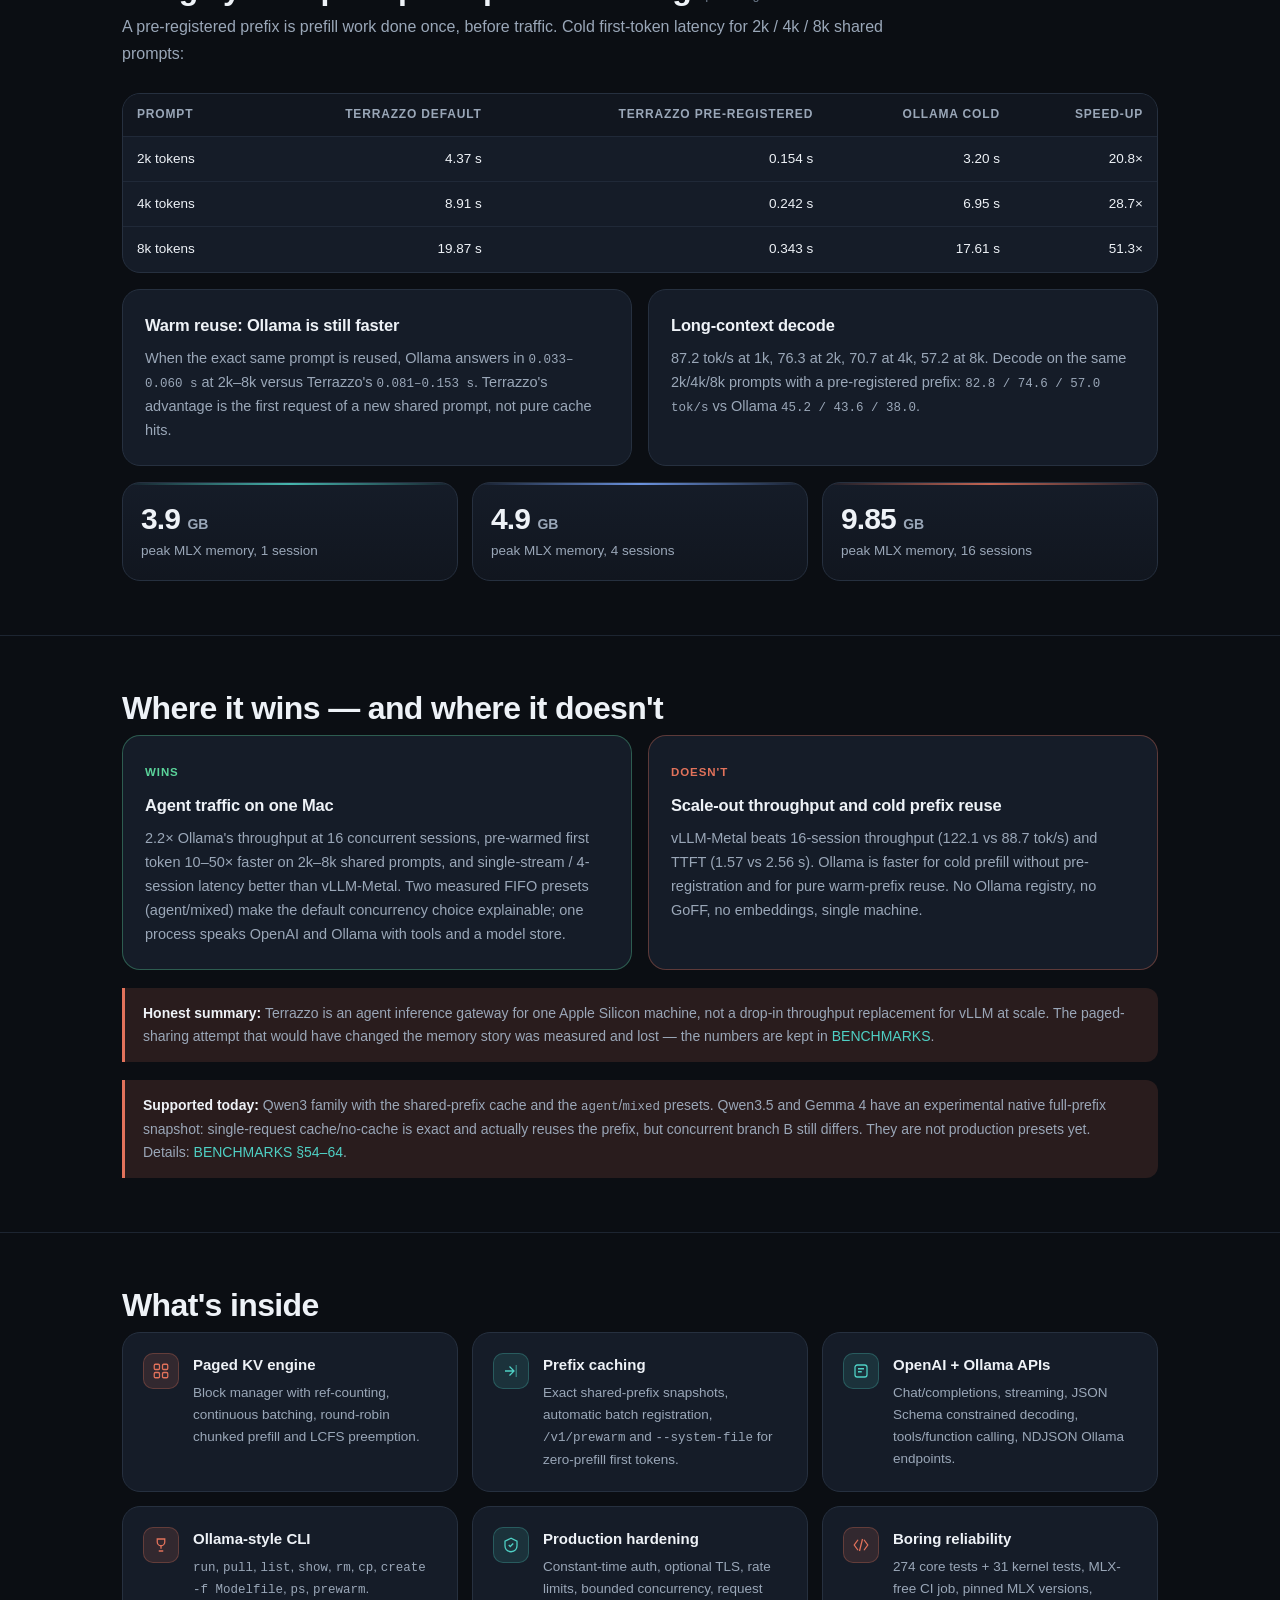
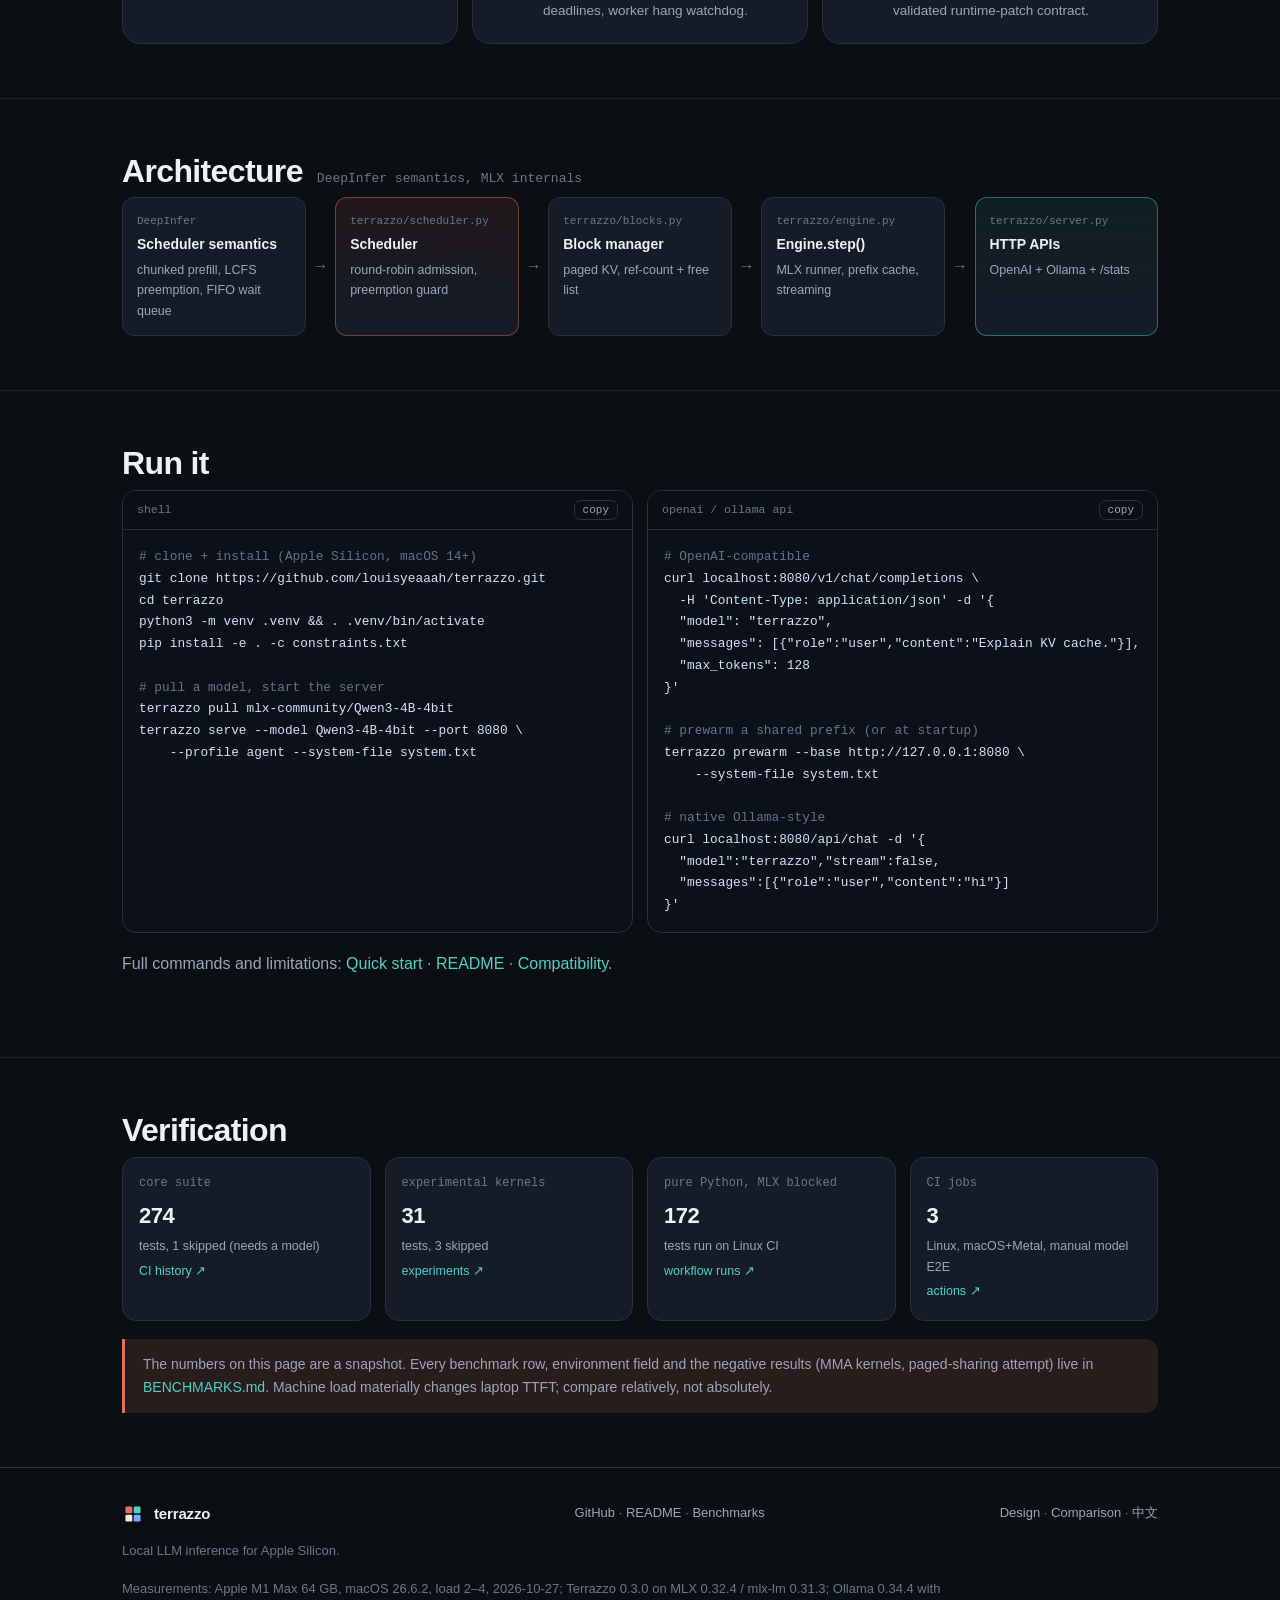
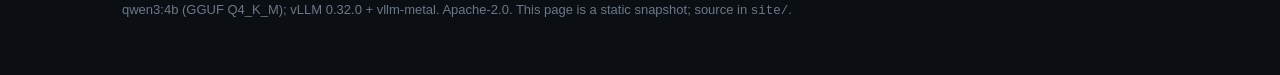
==== commit 84f69b1f: "golden review: one known defect, complete non-truncated answer - add bench/agent_fixtures/refcount_l" ====
--- a/site/index.html
+++ b/site/index.html
@@ -88,9 +88,9 @@
           <div class="x">2.2× Ollama (40.6)</div>
         </div>
         <div class="stat" style="--accent: var(--green)">
-          <div class="k">273 <small>+ 31 tests</small></div>
+          <div class="k">274 <small>+ 31 tests</small></div>
           <div class="l">core + experimental kernels</div>
-          <div class="x">CI green · 171 pure-Python</div>
+          <div class="x">CI green · 172 pure-Python</div>
         </div>
       </div>
       <div class="callout">
@@ -114,7 +114,7 @@
         <div class="t-item"><div class="d">SERVE</div><h4>Prefix cache + APIs</h4><p>Exact shared-prefix snapshots, <span class="mono">/v1/prewarm</span>, OpenAI + Ollama endpoints, CLI and Modelfile.</p></div>
         <div class="t-item"><div class="d">AGENT FIX</div><h4>16-session TTFT</h4><p>Pre-registration + <span class="mono">--profile agent</span> cut p50 first-token latency from <b>8–11 s to 2.56 s</b> at 16 sessions.</p></div>
         <div class="t-item"><div class="d">PRODUCTIZE</div><h4>v0.3.0 → Terrazzo</h4><p>Model store, <span class="mono">terrazzo</span> CLI, dual-language docs, pinned dependencies and head-to-head benchmarks.</p></div>
-        <div class="t-item"><div class="d">HARDEN</div><h4>Review-driven reliability</h4><p>Request deadlines, body/concurrency limits, HTTP hardening, hang watchdog, TLS, <b>273 core + 31 kernel tests</b>, Linux + macOS CI.</p></div>
+        <div class="t-item"><div class="d">HARDEN</div><h4>Review-driven reliability</h4><p>Request deadlines, body/concurrency limits, HTTP hardening, hang watchdog, TLS, <b>274 core + 31 kernel tests</b>, Linux + macOS CI.</p></div>
         <div class="t-item"><div class="d">MEASURE</div><h4>Honest re-measurement</h4><p>Quiet-machine rerun with true token counts: <b>1.51×</b> Ollama decode, <b>2.2×</b> agent throughput; vLLM-Metal leads at 16 sessions.</p></div>
       </div>
     </div>
@@ -360,7 +360,7 @@
         </div>
         <div class="feature">
           <span class="ico terra" aria-hidden="true"><svg viewBox="0 0 24 24"><path d="M8 5 3 12l5 7M16 5l5 7-5 7M14 4l-4 16"/></svg></span>
-          <div><h4>Boring reliability</h4><p>273 core tests + 31 kernel tests, MLX-free CI job, pinned MLX versions, validated runtime-patch contract.</p></div>
+          <div><h4>Boring reliability</h4><p>274 core tests + 31 kernel tests, MLX-free CI job, pinned MLX versions, validated runtime-patch contract.</p></div>
         </div>
       </div>
     </div>
@@ -440,9 +440,9 @@
         <h2 id="val-title">Verification</h2>
       </div>
       <div class="validation">
-        <div class="vcard"><div class="n">core suite</div><div class="v">273</div><div class="s">tests, 1 skipped (needs a model)</div><a href="https://github.com/louisyeaaah/terrazzo/actions/workflows/ci.yml">CI history ↗</a></div>
+        <div class="vcard"><div class="n">core suite</div><div class="v">274</div><div class="s">tests, 1 skipped (needs a model)</div><a href="https://github.com/louisyeaaah/terrazzo/actions/workflows/ci.yml">CI history ↗</a></div>
         <div class="vcard"><div class="n">experimental kernels</div><div class="v">31</div><div class="s">tests, 3 skipped</div><a href="https://github.com/louisyeaaah/terrazzo/tree/main/experiments">experiments ↗</a></div>
-        <div class="vcard"><div class="n">pure Python, MLX blocked</div><div class="v">171</div><div class="s">tests run on Linux CI</div><a href="https://github.com/louisyeaaah/terrazzo/actions/workflows/ci.yml">workflow runs ↗</a></div>
+        <div class="vcard"><div class="n">pure Python, MLX blocked</div><div class="v">172</div><div class="s">tests run on Linux CI</div><a href="https://github.com/louisyeaaah/terrazzo/actions/workflows/ci.yml">workflow runs ↗</a></div>
         <div class="vcard"><div class="n">CI jobs</div><div class="v">3</div><div class="s">Linux, macOS+Metal, manual model E2E</div><a href="https://github.com/louisyeaaah/terrazzo/actions">actions ↗</a></div>
       </div>
       <p class="callout">
